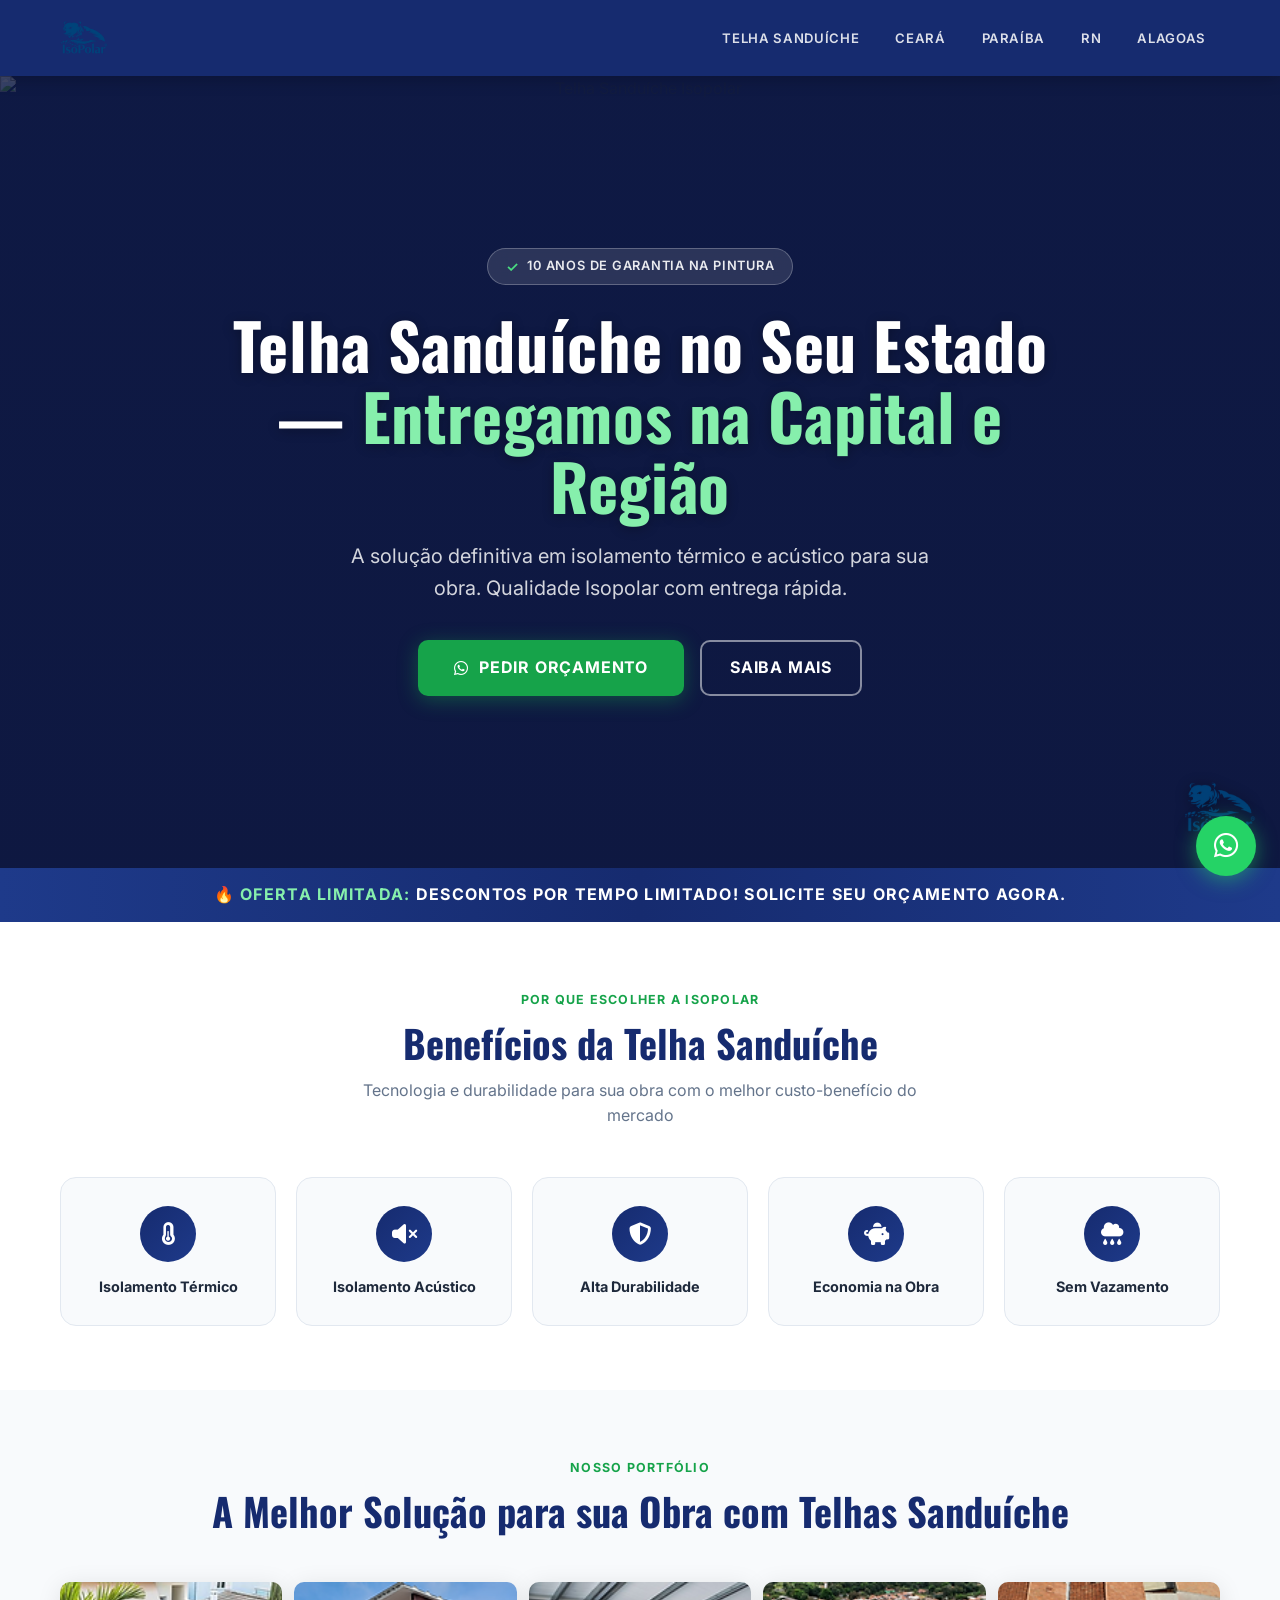
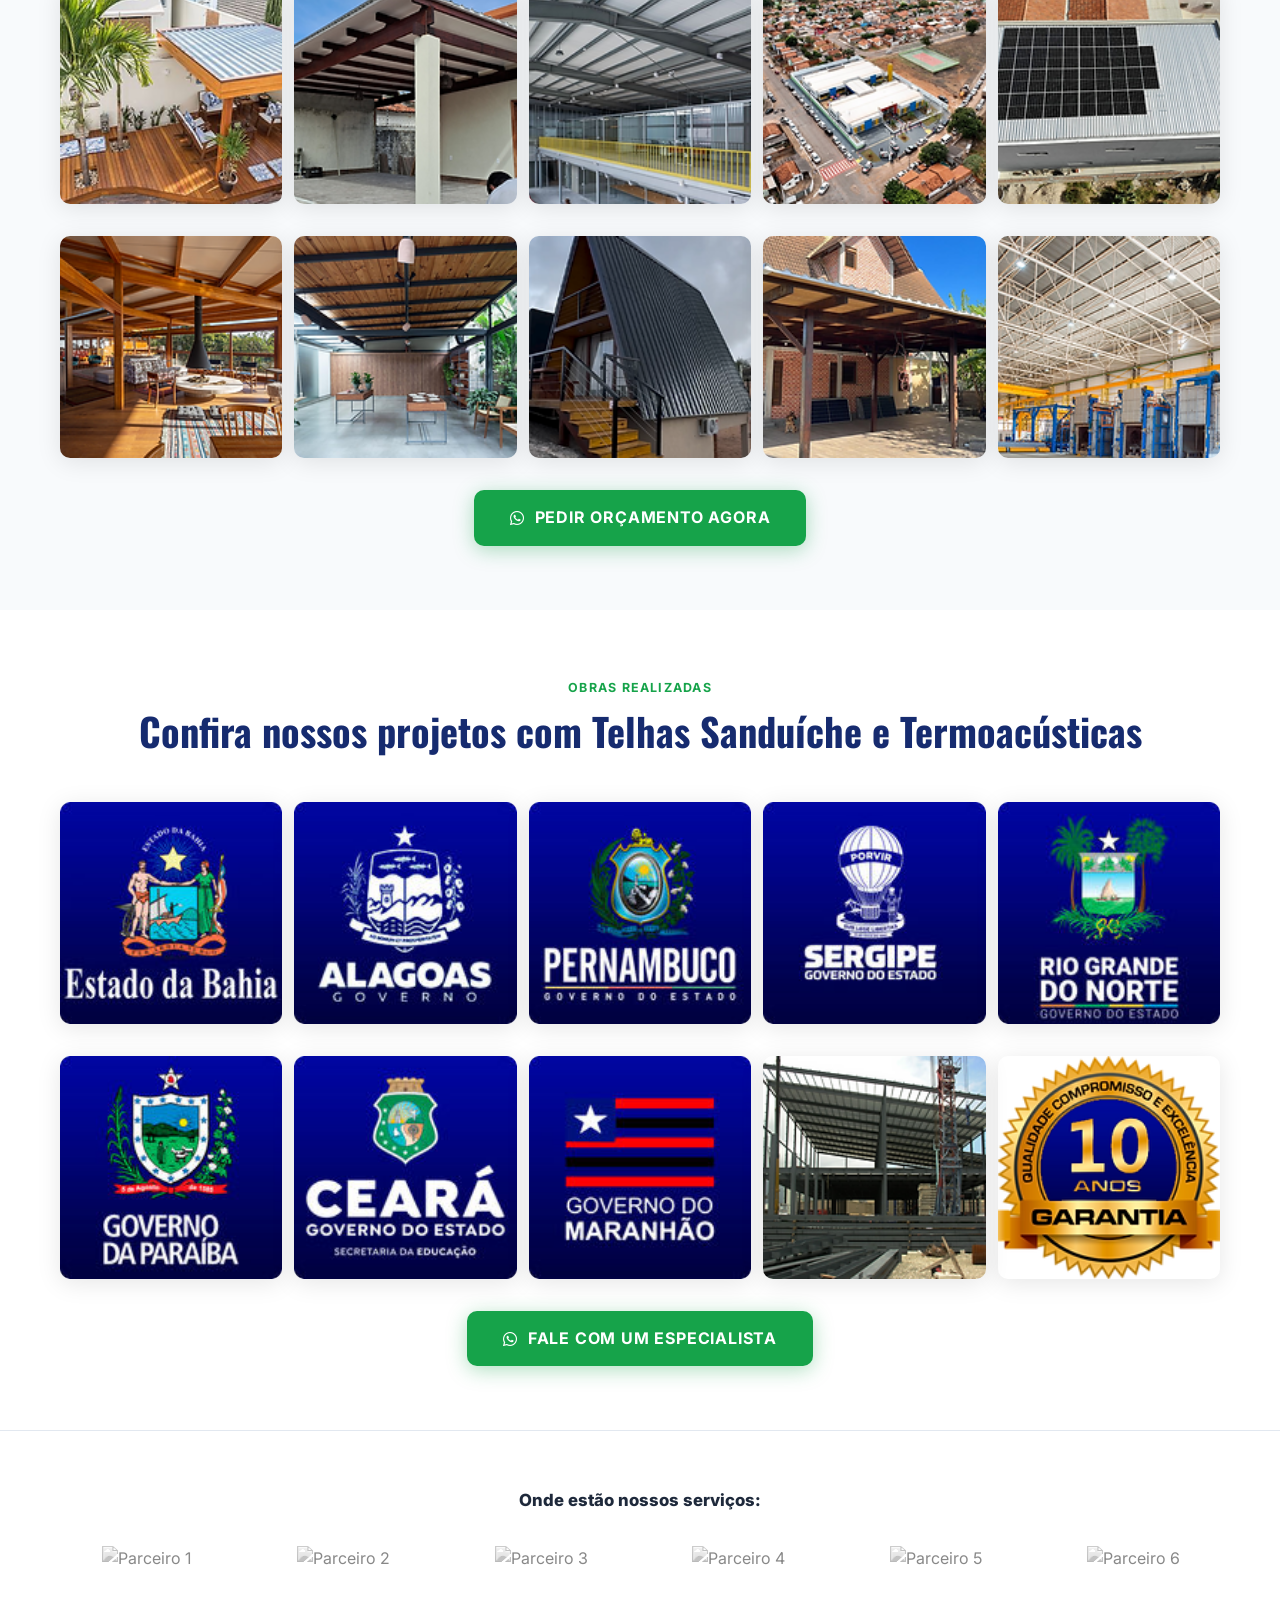
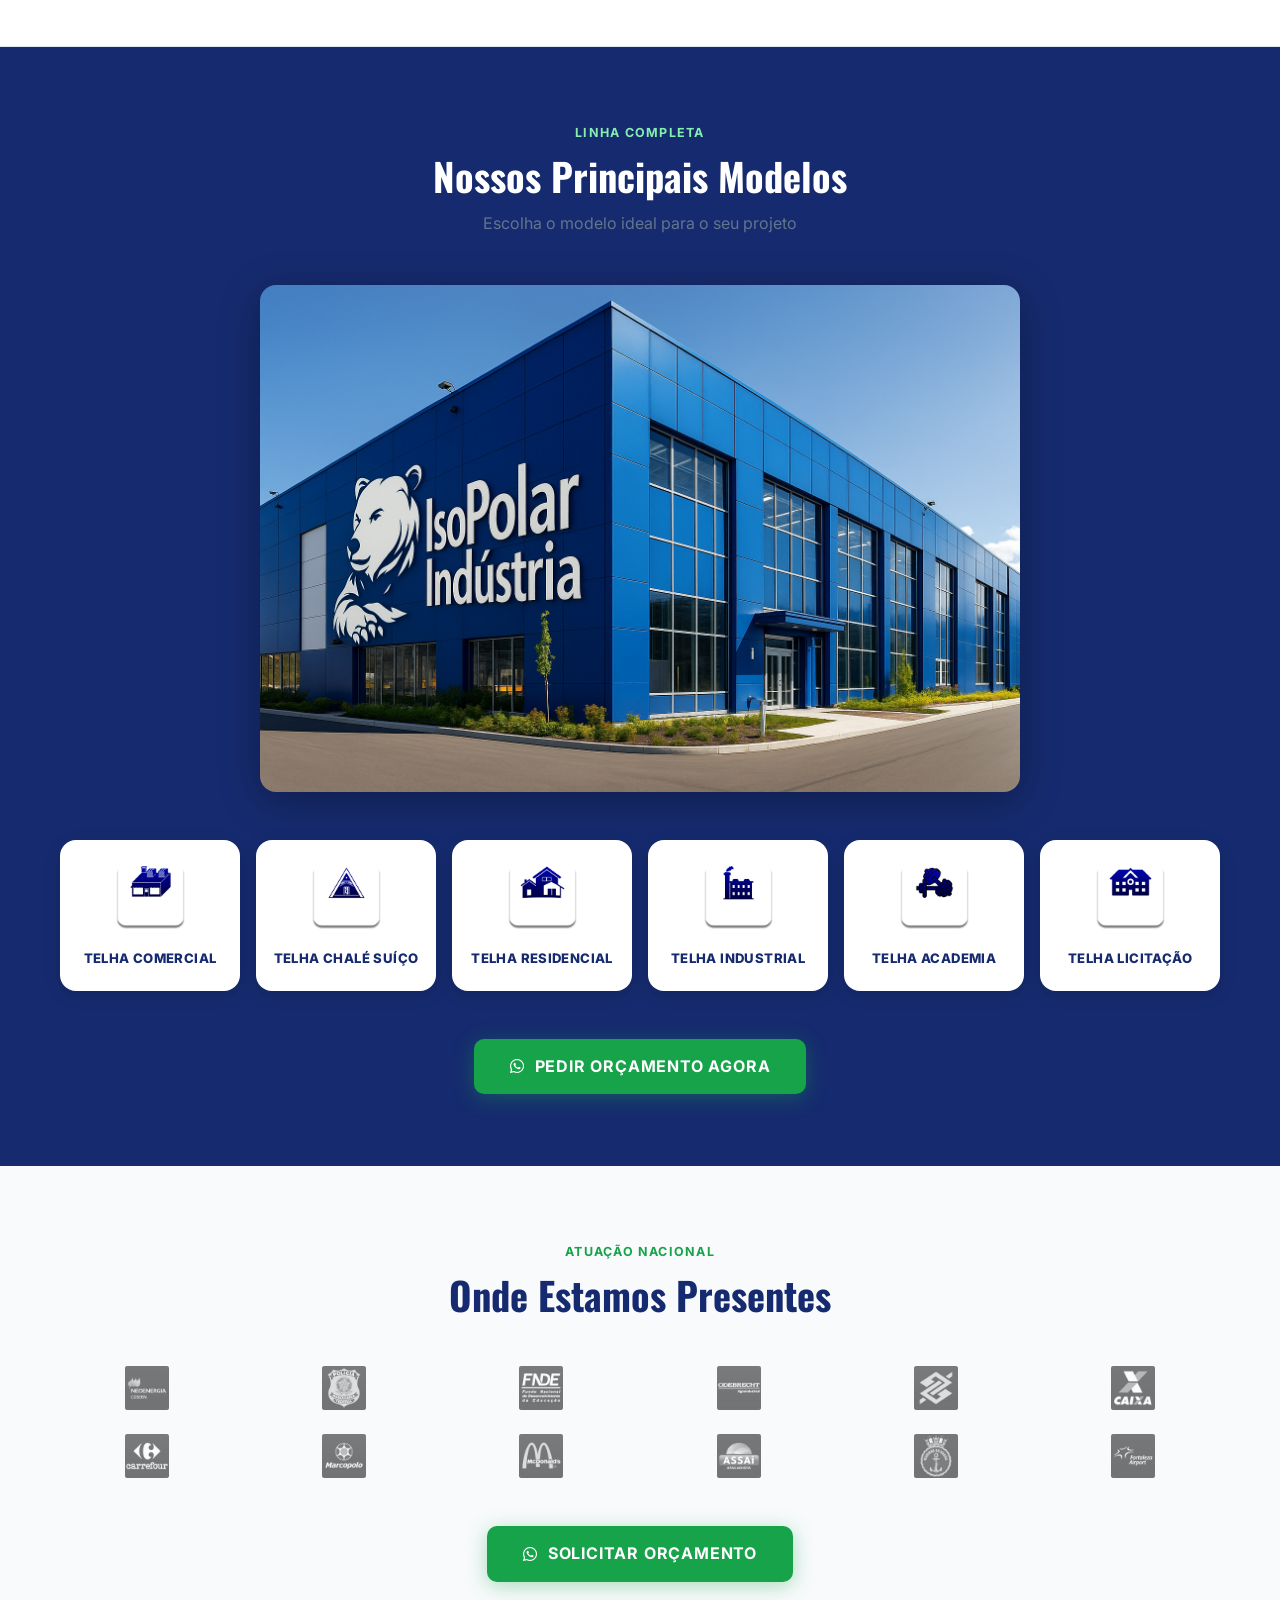
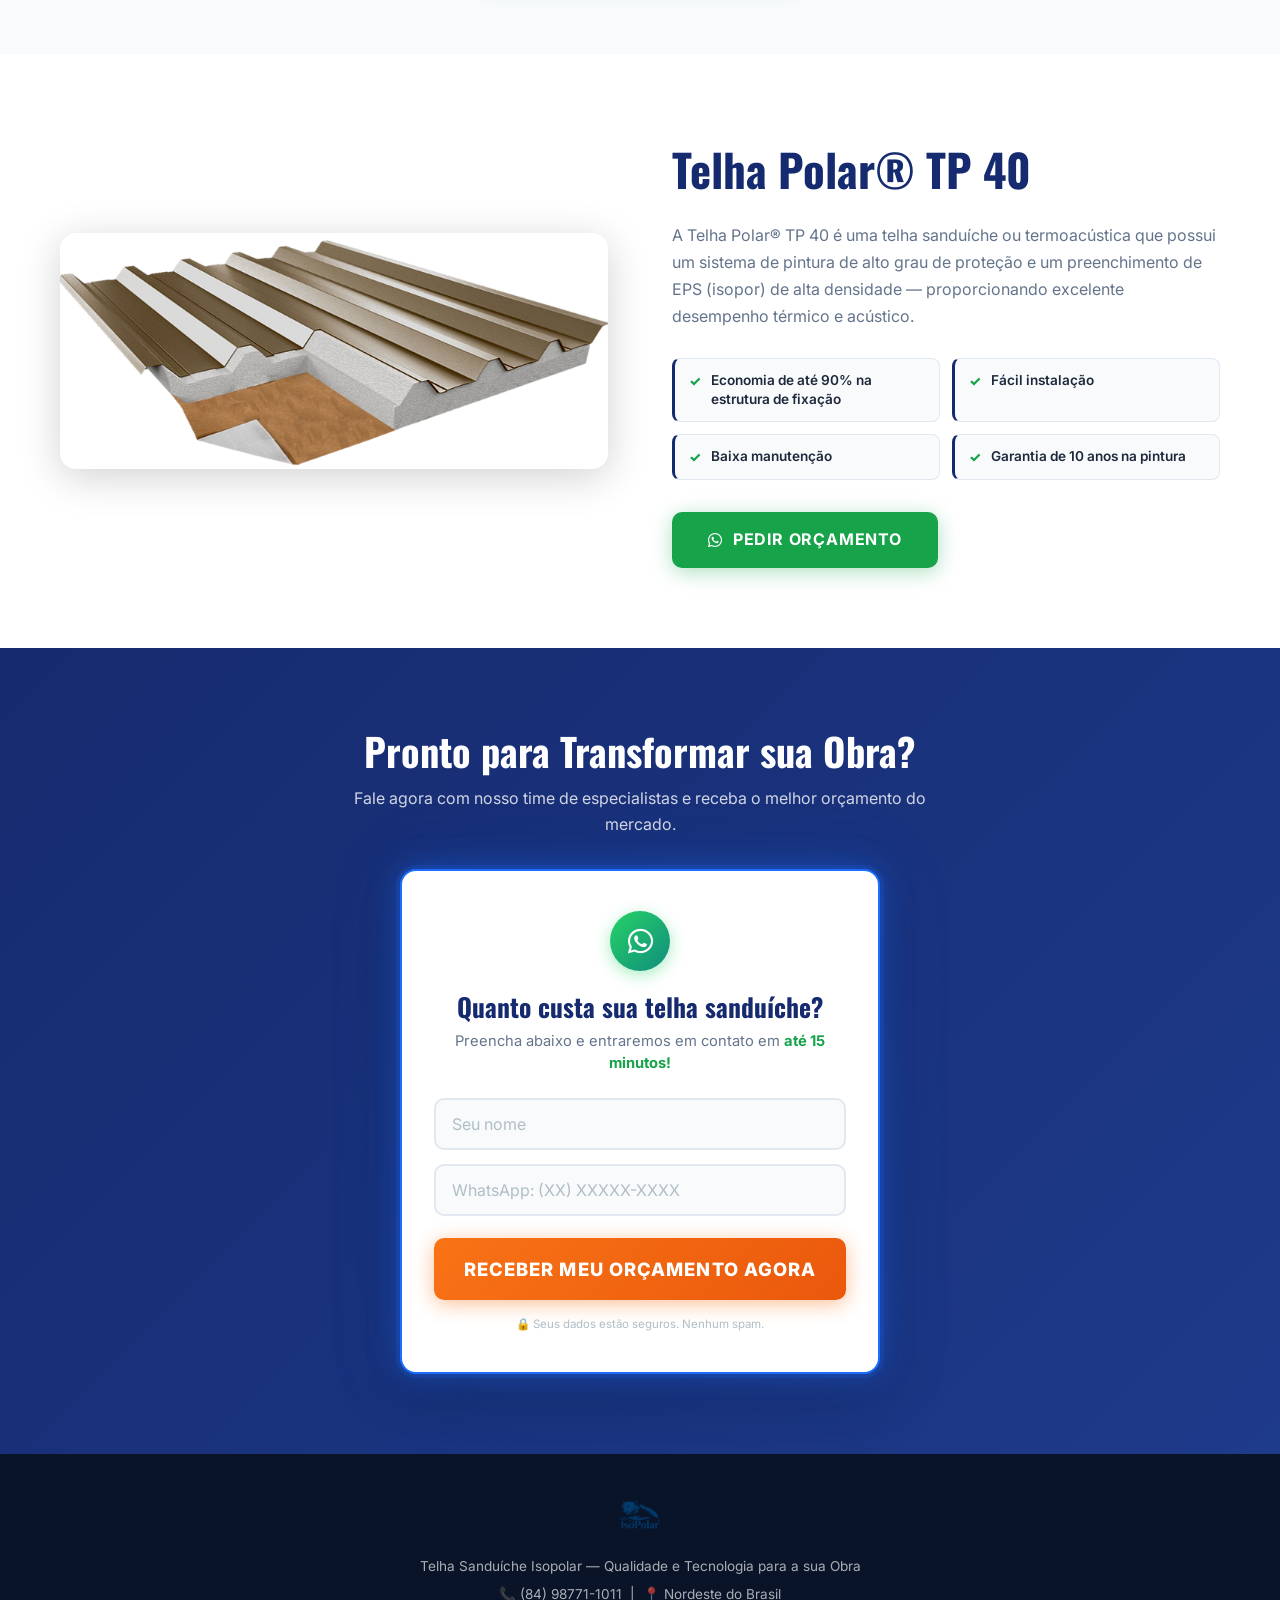
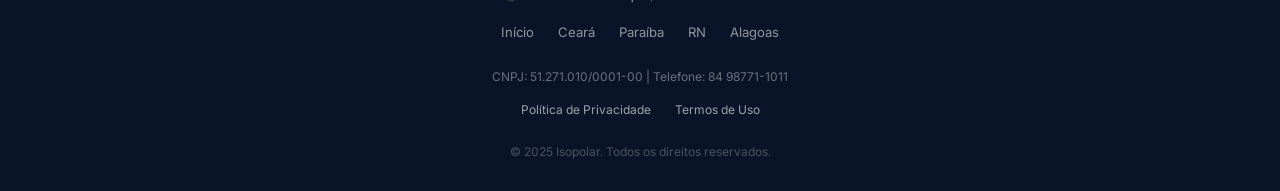
==== index.html @ d9ef8270 "feat: implementacao completa de SEO Tecnico e Schema.org (LLM ready)" ====
<!DOCTYPE html>
<html lang="pt-BR">
<head>
  <meta charset="UTF-8">
  <meta name="viewport" content="width=device-width, initial-scale=1.0">
  <title>Telha Sandu&iacute;che | Isopolar &mdash; Entregamos no Seu Estado</title>
  <meta name="description" content="Telha Sandu&iacute;che e Termoac&uacute;stica Isopolar. Entregamos na capital e regi&atilde;o. Solicite seu or&ccedil;amento agora!">
  <meta name="facebook-domain-verification" content="m8qkbzfnnqump3f4wg6wh7x7gvxck2" />

  <!-- Google Tag Manager -->
  <script>(function(w,d,s,l,i){w[l]=w[l]||[];w[l].push({'gtm.start':
  new Date().getTime(),event:'gtm.js'});var f=d.getElementsByTagName(s)[0],
  j=d.createElement(s),dl=l!='dataLayer'?'&l='+l:'';j.async=true;j.src=
  'https://www.googletagmanager.com/gtm.js?id='+i+dl;f.parentNode.insertBefore(j,f);
  })(window,document,'script','dataLayer','GTM-5X6D3NV5');</script>
  <!-- End Google Tag Manager -->

  <link rel="icon" href="/images/6d3a52_3cbe8f9edc8e4963aef2211dcd232a4e~mv2.png" type="image/png">
  <link rel="apple-touch-icon" href="/images/6d3a52_3cbe8f9edc8e4963aef2211dcd232a4e~mv2_2.png">

  <link rel="preconnect" href="https://fonts.googleapis.com">
  <link rel="preconnect" href="https://fonts.gstatic.com" crossorigin>
  <link href="https://fonts.googleapis.com/css2?family=Inter:wght@400;600;700;800&family=Oswald:wght@600;700&display=swap" rel="stylesheet">
  <link rel="stylesheet" href="https://cdnjs.cloudflare.com/ajax/libs/font-awesome/6.4.0/css/all.min.css">
  <link rel="stylesheet" href="/style.css?v=3">
  <link rel="canonical" href="https://telhapolar40.com.br/" />

  <!-- Structured Data (JSON-LD) para SEO/LLM -->
  <script type="application/ld+json">
  {
    "@context": "https://schema.org",
    "@graph": [
      {
        "@type": "LocalBusiness",
        "name": "Isopolar",
        "image": "https://telhapolar40.com.br/images/6d3a52_3cbe8f9edc8e4963aef2211dcd232a4e~mv2_1.png",
        "telephone": "(84) 98771-1011",
        "url": "https://telhapolar40.com.br/",
        "address": {
          "@type": "PostalAddress",
          "addressRegion": "RN",
          "addressCountry": "BR"
        }
      },
      {
        "@type": "Product",
        "name": "Telha Sandu\u00EDche / Termoac\u00FAstica Polar TP 40",
        "description": "Telha termoac\u00FAstica Isopolar com 10 anos de garantia na pintura e preenchimento de EPS de alta densidade.",
        "brand": {
          "@type": "Brand",
          "name": "Isopolar"
        }
      }
    ]
  }
  </script>
</head>
<body>

  <!-- Google Tag Manager (noscript) -->
  <noscript><iframe src="https://www.googletagmanager.com/ns.html?id=GTM-5X6D3NV5"
  height="0" width="0" style="display:none;visibility:hidden"></iframe></noscript>
  <!-- End Google Tag Manager (noscript) -->

  <!-- ════════════════════════════════════
       HEADER
  ════════════════════════════════════ -->
  <header>
    <div class="container nav-container">
      <a href="/" class="logo">
        <img src="/images/6d3a52_3cbe8f9edc8e4963aef2211dcd232a4e~mv2_1.png" alt="Isopolar &mdash; Telha Sandu&iacute;che">
      </a>

      <nav id="main-nav">
        <ul>
          <li><a href="/">Telha Sandu&iacute;che</a></li>
          <li><a href="/ce/">Cear&aacute;</a></li>
          <li><a href="/pb/">Para&iacute;ba</a></li>
          <li><a href="/rn/">RN</a></li>
          <li><a href="/al/">Alagoas</a></li>
        </ul>
      </nav>

      <div class="menu-toggle" id="mobile-menu-btn" aria-label="Abrir menu">
        <span></span>
        <span></span>
        <span></span>
      </div>
    </div>
  </header>

  <main>

    <!-- ════════════════════════════════════
         HERO
    ════════════════════════════════════ -->
    <section class="hero">
      <img
        class="hero-bg"
        src="/images/6d3a52_d1c9031114994bd4b1534ae7c4973c48~mv2.gif"
        alt="Telha Sandu&iacute;che Isopolar"
        loading="eager"
      >
      <div class="hero-overlay"></div>
      <div class="hero-content">
        <div class="hero-badge">10 Anos de Garantia na Pintura</div>
        <h1>Telha Sandu&iacute;che no Seu Estado &mdash; <span>Entregamos na Capital e Regi&atilde;o</span></h1>
        <p class="hero-sub">A solu&ccedil;&atilde;o definitiva em isolamento t&eacute;rmico e ac&uacute;stico para sua obra. Qualidade Isopolar com entrega r&aacute;pida.</p>
        <div class="hero-actions">
          <a href="#orcamento" class="btn btn-primary">
            <i class="fab fa-whatsapp"></i> Pedir Or&ccedil;amento
          </a>
          <a href="#beneficios" class="btn btn-secondary">Saiba mais</a>
        </div>
      </div>
      <img class="warranty-seal" src="/images/6d3a52_3cbe8f9edc8e4963aef2211dcd232a4e~mv2_1.png" alt="Garantia 10 anos">
    </section>

    <!-- ════════════════════════════════════
         PROMO BAR
    ════════════════════════════════════ -->
    <div class="promo-bar">
      <div class="container">
        <p><span>&#128293; Oferta Limitada:</span> DESCONTOS POR TEMPO LIMITADO! Solicite seu or&ccedil;amento agora.</p>
      </div>
    </div>

    <!-- ════════════════════════════════════
         BENEF&Iacute;CIOS
    ════════════════════════════════════ -->
    <section class="benefits" id="beneficios">
      <div class="container">
        <div class="section-title">
          <span class="eyebrow">Por que escolher a Isopolar</span>
          <h2>Benef&iacute;cios da Telha Sandu&iacute;che</h2>
          <p>Tecnologia e durabilidade para sua obra com o melhor custo-benef&iacute;cio do mercado</p>
        </div>
        <div class="benefits-grid">
          <div class="benefit-card">
            <div class="benefit-icon"><i class="fas fa-thermometer-half"></i></div>
            <h3>Isolamento T&eacute;rmico</h3>
          </div>
          <div class="benefit-card">
            <div class="benefit-icon"><i class="fas fa-volume-mute"></i></div>
            <h3>Isolamento Ac&uacute;stico</h3>
          </div>
          <div class="benefit-card">
            <div class="benefit-icon"><i class="fas fa-shield-alt"></i></div>
            <h3>Alta Durabilidade</h3>
          </div>
          <div class="benefit-card">
            <div class="benefit-icon"><i class="fas fa-piggy-bank"></i></div>
            <h3>Economia na Obra</h3>
          </div>
          <div class="benefit-card">
            <div class="benefit-icon"><i class="fas fa-cloud-rain"></i></div>
            <h3>Sem Vazamento</h3>
          </div>
        </div>
      </div>
    </section>

    <!-- ════════════════════════════════════
         GALERIA &mdash; PRODUTOS
    ════════════════════════════════════ -->
    <section class="gallery-section">
      <div class="container">
        <div class="section-title">
          <span class="eyebrow">Nosso portf&oacute;lio</span>
          <h2>A Melhor Solu&ccedil;&atilde;o para sua Obra com Telhas Sandu&iacute;che</h2>
        </div>
        <div class="gallery-grid">
          <div class="gallery-item"><img src="/images/01.png" alt="Telha Sandu&iacute;che 01" loading="lazy"></div>
          <div class="gallery-item"><img src="/images/02.png" alt="Telha Sandu&iacute;che 02" loading="lazy"></div>
          <div class="gallery-item"><img src="/images/03.png" alt="Telha Sandu&iacute;che 03" loading="lazy"></div>
          <div class="gallery-item"><img src="/images/04.png" alt="Telha Sandu&iacute;che 04" loading="lazy"></div>
          <div class="gallery-item"><img src="/images/05.png" alt="Telha Sandu&iacute;che 05" loading="lazy"></div>
        </div>
        <div class="gallery-grid">
          <div class="gallery-item"><img src="/images/06.png" alt="Telha Sandu&iacute;che 06" loading="lazy"></div>
          <div class="gallery-item"><img src="/images/07.png" alt="Telha Sandu&iacute;che 07" loading="lazy"></div>
          <div class="gallery-item"><img src="/images/08.png" alt="Telha Sandu&iacute;che 08" loading="lazy"></div>
          <div class="gallery-item"><img src="/images/09.png" alt="Telha Sandu&iacute;che 09" loading="lazy"></div>
          <div class="gallery-item"><img src="/images/10.png" alt="Telha Sandu&iacute;che 10" loading="lazy"></div>
        </div>
        <div class="text-center mt-32">
          <a href="#orcamento" class="btn-cta">
            <i class="fab fa-whatsapp"></i> Pedir Or&ccedil;amento Agora
          </a>
        </div>
      </div>
    </section>

    <!-- ════════════════════════════════════
         GALERIA &mdash; OBRAS
    ════════════════════════════════════ -->
    <section class="gallery-section white">
      <div class="container">
        <div class="section-title">
          <span class="eyebrow">Obras realizadas</span>
          <h2>Confira nossos projetos com Telhas Sandu&iacute;che e Termoac&uacute;sticas</h2>
        </div>
        <div class="gallery-grid">
          <div class="gallery-item"><img src="/images/6d3a52_5b79eae6a16a42a1b4a0bc57cc76c7d8~mv2.jpg" alt="Obra 01" loading="lazy"></div>
          <div class="gallery-item"><img src="/images/6d3a52_7d0ee299dcb849f0bffa3c0d9443721d~mv2.jpg" alt="Obra 02" loading="lazy"></div>
          <div class="gallery-item"><img src="/images/6d3a52_96e7c6ee8c9e426781e4df1b1e980a68~mv2.jpg" alt="Obra 03" loading="lazy"></div>
          <div class="gallery-item"><img src="/images/6d3a52_a27b1794287c4f89b0bf62f867063650~mv2.jpg" alt="Obra 04" loading="lazy"></div>
          <div class="gallery-item"><img src="/images/6d3a52_e1737dfe7bac4a4c8b7164b8219b8076~mv2.jpg" alt="Obra 05" loading="lazy"></div>
        </div>
        <div class="gallery-grid">
          <div class="gallery-item"><img src="/images/6d3a52_e5068a1a380a40f9b9ef83b7bd789b44~mv2.jpg" alt="Obra 06" loading="lazy"></div>
          <div class="gallery-item"><img src="/images/6d3a52_69bc3219309949fca5ca58a826cf226c~mv2.jpg" alt="Obra 07" loading="lazy"></div>
          <div class="gallery-item"><img src="/images/6d3a52_0e8839df4d2a4dcfb223893061ad78b0~mv2.jpg" alt="Obra 08" loading="lazy"></div>
          <div class="gallery-item"><img src="/images/326266965_715237060058963_539933.png" alt="Obra 09" loading="lazy"></div>
          <div class="gallery-item"><img src="/images/6d3a52_35533af3bf5d481d8639a091a30a3cac~mv2.png" alt="Obra 10" loading="lazy"></div>
        </div>
        <div class="text-center mt-32">
          <a href="#orcamento" class="btn-cta">
            <i class="fab fa-whatsapp"></i> Fale com um Especialista
          </a>
        </div>
      </div>
    </section>

    <!-- ════════════════════════════════════
         PARCEIROS
    ════════════════════════════════════ -->
    <section class="partners-section">
      <div class="container">
        <p class="text-center" style="font-weight:800; font-size:1.05rem; margin-bottom:32px; color:var(--text);">Onde est&atilde;o nossos servi&ccedil;os:</p>
        <div class="logo-grid">
          <img src="https://static.wixstatic.com/media/6d3a52_d06637e6f6a74c7db3b9e4d5882cd591~mv2.png" alt="Parceiro 1" loading="lazy">
          <img src="https://static.wixstatic.com/media/6d3a52_183d3e6962384a6597b819662768400a~mv2.png" alt="Parceiro 2" loading="lazy">
          <img src="https://static.wixstatic.com/media/6d3a52_089a87d002f241a4a15995574c868074~mv2.png" alt="Parceiro 3" loading="lazy">
          <img src="https://static.wixstatic.com/media/6d3a52_7a96d44548d84a77b8f047721869e843~mv2.png" alt="Parceiro 4" loading="lazy">
          <img src="https://static.wixstatic.com/media/6d3a52_5990ed6893094896a604754ab24d5475~mv2.png" alt="Parceiro 5" loading="lazy">
          <img src="https://static.wixstatic.com/media/6d3a52_3086938920ff4406850c95574c868074~mv2.png" alt="Parceiro 6" loading="lazy">
        </div>
      </div>
    </section>

    <!-- ════════════════════════════════════
         CATEGORIAS
    ════════════════════════════════════ -->
    <section class="categories-section">
      <div class="container">
        <div class="section-title">
          <span class="eyebrow">Linha completa</span>
          <h2>Nossos Principais Modelos</h2>
          <p>Escolha o modelo ideal para o seu projeto</p>
        </div>
        <img
          class="models-image"
          src="/images/6d3a52_a76ee882f49843958c59255f1246f5d7~mv2.png"
          alt="Modelos de Telhas Isopolar"
          loading="lazy"
        >
        <div class="categories-grid">
          <div class="category-card">
            <img src="/images/Telhas para Comercio.png" alt="Telha Comercial" loading="lazy">
            <h3>Telha Comercial</h3>
          </div>
          <div class="category-card">
            <img src="/images/Telhas para Chal&eacute; Sui&ccedil;o.png" alt="Telha Chal&eacute; Su&iacute;&ccedil;o" loading="lazy">
            <h3>Telha Chal&eacute; Su&iacute;&ccedil;o</h3>
          </div>
          <div class="category-card">
            <img src="/images/Telha Residencial.png" alt="Telha Residencial" loading="lazy">
            <h3>Telha Residencial</h3>
          </div>
          <div class="category-card">
            <img src="/images/Telha Industrial.png" alt="Telha Industrial" loading="lazy">
            <h3>Telha Industrial</h3>
          </div>
          <div class="category-card">
            <img src="/images/academia.png" alt="Telha Academia" loading="lazy">
            <h3>Telha Academia</h3>
          </div>
          <div class="category-card">
            <img src="/images/Telhas para Licita&ccedil;&atilde;o.png" alt="Telha Licita&ccedil;&atilde;o" loading="lazy">
            <h3>Telha Licita&ccedil;&atilde;o</h3>
          </div>
        </div>
        <div class="text-center">
          <a href="#orcamento" class="btn-cta">
            <i class="fab fa-whatsapp"></i> Pedir Or&ccedil;amento Agora
          </a>
        </div>
      </div>
    </section>

    <!-- ════════════════════════════════════
         ONDE ESTAMOS PRESENTES
    ════════════════════════════════════ -->
    <section class="presence-section">
      <div class="container">
        <div class="section-title">
          <span class="eyebrow">Atua&ccedil;&atilde;o nacional</span>
          <h2>Onde Estamos Presentes</h2>
        </div>
        <div class="logo-grid">
          <img src="/images/6d3a52_02c522f90ac74fd293e068c929d1acdd~mv2.png" alt="Estado 1" loading="lazy">
          <img src="/images/6d3a52_83e866aaa1b44e1a9eb596c03c7dc51b~mv2.png" alt="Estado 2" loading="lazy">
          <img src="/images/6d3a52_a1655c645dbf48de9af15eebe3fe3d8f~mv2.png" alt="Estado 3" loading="lazy">
          <img src="/images/6d3a52_50db2fb07af247aa95de8656932c80ed~mv2.png" alt="Estado 4" loading="lazy">
          <img src="/images/6d3a52_e0e5758421944888a72b9b5eedf38086~mv2.png" alt="Estado 5" loading="lazy">
          <img src="/images/6d3a52_05b1e4bccb1f4375a5bcc64f08f7e97f~mv2.png" alt="Estado 6" loading="lazy">
          <img src="/images/6d3a52_87f9778b17374653af24045384bba15c~mv2.png" alt="Estado 7" loading="lazy">
          <img src="/images/6d3a52_4f226f806c1e4baab53ea087cd91e4ed~mv2.png" alt="Estado 8" loading="lazy">
          <img src="/images/6d3a52_eb23e0a392284aa79dd24aa9da6ad5eb~mv2.png" alt="Estado 9" loading="lazy">
          <img src="/images/6d3a52_179f43ab854143758d3b44e177b5c354~mv2.png" alt="Estado 10" loading="lazy">
          <img src="/images/6d3a52_e1c1cd08760a41e2bccdae7051ab75ce~mv2.png" alt="Estado 11" loading="lazy">
          <img src="/images/6d3a52_27c4651e26084afcbd5ca112c648ee26~mv2.png" alt="Estado 12" loading="lazy">
        </div>
        <div class="text-center mt-48">
          <a href="#orcamento" class="btn-cta">
            <i class="fab fa-whatsapp"></i> Solicitar Or&ccedil;amento
          </a>
        </div>
      </div>
    </section>

    <!-- ════════════════════════════════════
         PRODUTO DETALHE
    ════════════════════════════════════ -->
    <section class="product-section">
      <div class="container">
        <div class="product-grid">
          <div class="product-image">
            <img src="/images/6d3a52_4d8854c5562944af86ecd030bfb8db0d~mv2.png" alt="Telha Polar TP40 &mdash; Detalhe estrutural">
          </div>
          <div class="product-content">
            <h2>Telha Polar&reg; TP 40</h2>
            <p>A Telha Polar&reg; TP 40 &eacute; uma telha sandu&iacute;che ou termoac&uacute;stica que possui um sistema de pintura de alto grau de prote&ccedil;&atilde;o e um preenchimento de EPS (isopor) de alta densidade &mdash; proporcionando excelente desempenho t&eacute;rmico e ac&uacute;stico.</p>
            <div class="bullet-list">
              <div class="bullet-item">Economia de at&eacute; 90% na estrutura de fixa&ccedil;&atilde;o</div>
              <div class="bullet-item">F&aacute;cil instala&ccedil;&atilde;o</div>
              <div class="bullet-item">Baixa manuten&ccedil;&atilde;o</div>
              <div class="bullet-item">Garantia de 10 anos na pintura</div>
            </div>
            <a href="#orcamento" class="btn-cta">
              <i class="fab fa-whatsapp"></i> Pedir Or&ccedil;amento
            </a>
          </div>
        </div>
      </div>
    </section>

    <!-- ════════════════════════════════════
         FORMUL&Aacute;RIO &mdash; CAPTADOR DE ORÇAMENTO
    ════════════════════════════════════ -->
    <section class="form-section" id="orcamento">
      <div class="container">
        <div class="section-title" style="margin-bottom: 32px;">
          <h2 style="color:#fff;">Pronto para Transformar sua Obra?</h2>
          <p style="color:rgba(255,255,255,0.8);">Fale agora com nosso time de especialistas e receba o melhor or&ccedil;amento do mercado.</p>
        </div>
        <div class="form-wrapper">
          <div class="form-icon"><i class="fab fa-whatsapp"></i></div>
          <h2 class="form-title">Quanto custa sua telha sandu&iacute;che?</h2>
          <p class="form-subtitle">Preencha abaixo e entraremos em contato em <strong>at&eacute; 15 minutos!</strong></p>

          <form class="lead-form" id="leadForm" novalidate>
            <div class="form-field-group">
              <input type="text" id="formName" class="form-input" placeholder="Seu nome" autocomplete="name" maxlength="80">
              <span class="form-error" id="formNameError">Por favor, informe seu nome.</span>
            </div>
            <div class="form-field-group">
              <input type="tel" id="formPhone" class="form-input" placeholder="WhatsApp: (XX) XXXXX-XXXX" autocomplete="tel" inputmode="numeric" maxlength="15">
              <span class="form-error" id="formPhoneError">Informe um WhatsApp v&aacute;lido.</span>
              <span class="form-phone-hint" id="formPhoneHint"></span>
            </div>
            <button type="submit" class="form-submit" id="formSubmit">
              <span class="btn-text">RECEBER MEU ORÇAMENTO AGORA</span>
              <span class="spinner"></span>
            </button>
          </form>

          <div class="form-success" id="formSuccess">
            <div class="form-success-icon">&#10003;</div>
            <h3>NOSSO VENDEDOR VAI ENTRAR EM CONTATO</h3>
            <p>AGUARDE!</p>
          </div>

          <p class="form-privacy">🔒 Seus dados est&atilde;o seguros. Nenhum spam.</p>
        </div>
      </div>
    </section>

  </main>

  <!-- ════════════════════════════════════
       FOOTER
  ════════════════════════════════════ -->
  <footer>
    <div class="container">
      <div class="footer-logo">
        <img src="/images/6d3a52_3cbe8f9edc8e4963aef2211dcd232a4e~mv2_1.png" alt="Isopolar">
      </div>
      <p>Telha Sandu&iacute;che Isopolar &mdash; Qualidade e Tecnologia para a sua Obra</p>
      <p>&#128222; (84) 98771-1011 &nbsp;|&nbsp; &#128205; Nordeste do Brasil</p>
      <div class="footer-links">
        <a href="/">In&iacute;cio</a>
        <a href="/ce/">Cear&aacute;</a>
        <a href="/pb/">Para&iacute;ba</a>
        <a href="/rn/">RN</a>
        <a href="/al/">Alagoas</a>
      </div>
      <p style="margin-top:24px; font-size:0.75rem; opacity:0.6;">CNPJ: 51.271.010/0001-00 | Telefone: 84 98771-1011</p>
      <div style="margin-top:10px; margin-bottom: 20px;">
        <a href="/politica-privacidade.html" style="color:#fff; text-decoration:none; font-size:0.75rem; opacity:0.6; margin:0 10px;">Pol&iacute;tica de Privacidade</a>
        <a href="/termos-uso.html" style="color:#fff; text-decoration:none; font-size:0.75rem; opacity:0.6; margin:0 10px;">Termos de Uso</a>
      </div>
      <p style="font-size:0.75rem; opacity:0.4;">&copy; 2025 Isopolar. Todos os direitos reservados.</p>
    </div>
  </footer>

  <!-- Floating WhatsApp -->
  <a href="#orcamento" class="whatsapp-float" aria-label="Falar no WhatsApp">
    <i class="fab fa-whatsapp"></i>
  </a>

  <!-- Link oculto para GTM detectar clique wa.me e disparar convers&atilde;o Google Ads -->
  <a id="waGtmLink"
     href="https://wa.me/5584987711011"
     target="_blank"
     rel="noopener"
     style="display:none"
     aria-hidden="true">WhatsApp</a>

  <script src="/main.js?v=4"></script>
</body>
</html>
---- style.css ----
/* ============================================================
   TELHA POLAR — Design System
   ============================================================ */

:root {
  --primary: #162b6f;
  --primary-dark: #0f1e50;
  --primary-light: #1e3a8a;
  --cta: #16a34a;
  --cta-hover: #15803d;
  --white: #ffffff;
  --text: #1e293b;
  --text-muted: #64748b;
  --bg-light: #f8fafc;
  --bg-gray: #f1f5f9;
  --border: #e2e8f0;
  --shadow: 0 4px 24px rgba(0,0,0,0.10);
  --shadow-lg: 0 8px 40px rgba(0,0,0,0.18);
  --radius: 10px;
  --radius-lg: 16px;
  --font: 'Inter', sans-serif;
  --font-heading: 'Oswald', sans-serif;
  --transition: all 0.3s ease;
}

/* ============================================================
   RESET & BASE
   ============================================================ */

*, *::before, *::after {
  margin: 0;
  padding: 0;
  box-sizing: border-box;
}

html {
  /* NÃO usar overflow-x: hidden aqui — quebra position:fixed em mobile browsers */
  scroll-behavior: smooth;
}

body {
  font-family: var(--font);
  color: var(--text);
  line-height: 1.6;
  overflow-x: clip; /* clip nao quebra position:fixed como hidden */
  max-width: 100%;
  background: var(--white);
}

/* Impede scroll do body quando drawer está aberto */
body.drawer-open {
  overflow: hidden;
  /* SEM position:fixed aqui — quebraria position:fixed dos filhos */
}

img {
  max-width: 100%;
  height: auto;
  display: block;
}

a {
  text-decoration: none;
  color: inherit;
}

ul {
  list-style: none;
}

/* ============================================================
   CONTAINER
   ============================================================ */

.container {
  max-width: 1200px;
  margin: 0 auto;
  padding: 0 20px;
  width: 100%;
}

/* ============================================================
   HEADER
   ============================================================ */

header {
  background: var(--primary);
  padding: 14px 0;
  position: sticky;
  top: 0;
  z-index: 1000;
  box-shadow: 0 2px 16px rgba(0,0,0,0.25);
}

.nav-container {
  display: flex;
  align-items: center;
  justify-content: space-between;
  gap: 20px;
}

.logo img {
  height: 48px;
  width: auto;
}

/* Desktop nav */
nav#main-nav ul {
  display: flex;
  gap: 8px;
  align-items: center;
}

nav#main-nav ul li a {
  color: rgba(255,255,255,0.85);
  font-weight: 600;
  font-size: 0.82rem;
  text-transform: uppercase;
  letter-spacing: 0.05em;
  padding: 8px 14px;
  border-radius: 6px;
  transition: var(--transition);
}

nav#main-nav ul li a:hover,
nav#main-nav ul li a.active {
  color: var(--white);
  background: rgba(255,255,255,0.12);
}

/* Hamburger */
.menu-toggle {
  display: none;
  flex-direction: column;
  justify-content: center;
  gap: 5px;
  cursor: pointer;
  padding: 6px;
  border-radius: 6px;
  transition: var(--transition);
}

.menu-toggle:hover {
  background: rgba(255,255,255,0.1);
}

.menu-toggle span {
  display: block;
  width: 24px;
  height: 2.5px;
  background: var(--white);
  border-radius: 3px;
  transition: var(--transition);
}

/* ============================================================
   HERO
   ============================================================ */

.hero {
  position: relative;
  height: 88vh;
  min-height: 480px;
  display: flex;
  align-items: center;
  justify-content: center;
  text-align: center;
  overflow: hidden;
  background: var(--primary-dark);
}

.hero-bg {
  position: absolute;
  inset: 0;
  width: 100%;
  height: 100%;
  object-fit: cover;
  z-index: 0;
  opacity: 0.55;
}

.hero-overlay {
  position: absolute;
  inset: 0;
  background: linear-gradient(
    to bottom,
    rgba(14, 22, 60, 0.60) 0%,
    rgba(14, 22, 60, 0.75) 100%
  );
  z-index: 1;
}

.hero-content {
  position: relative;
  z-index: 2;
  color: var(--white);
  max-width: 860px;
  width: 100%;
  padding: 0 20px;
}

.hero-badge {
  display: inline-flex;
  align-items: center;
  gap: 8px;
  background: rgba(255,255,255,0.12);
  border: 1px solid rgba(255,255,255,0.25);
  border-radius: 100px;
  padding: 6px 18px;
  font-size: 0.8rem;
  font-weight: 600;
  letter-spacing: 0.06em;
  text-transform: uppercase;
  color: rgba(255,255,255,0.9);
  margin-bottom: 24px;
  backdrop-filter: blur(8px);
}

.hero-badge::before {
  content: '✓';
  font-size: 0.9rem;
  color: #4ade80;
}

.hero h1 {
  font-family: var(--font-heading);
  font-size: clamp(1.9rem, 5.5vw, 4rem);
  font-weight: 700;
  line-height: 1.1;
  margin-bottom: 20px;
  text-shadow: 0 2px 12px rgba(0,0,0,0.3);
  letter-spacing: 0.01em;
}

.hero h1 span {
  color: #86efac;
}

.hero-sub {
  font-size: clamp(1rem, 2.5vw, 1.25rem);
  color: rgba(255,255,255,0.82);
  margin-bottom: 36px;
  font-weight: 400;
  max-width: 600px;
  margin-left: auto;
  margin-right: auto;
}

.hero-actions {
  display: flex;
  gap: 16px;
  justify-content: center;
  flex-wrap: wrap;
}

.warranty-seal {
  position: absolute;
  bottom: 24px;
  right: 24px;
  width: 72px;
  z-index: 3;
  filter: drop-shadow(0 2px 8px rgba(0,0,0,0.4));
  opacity: 0.95;
}

/* ============================================================
   BUTTONS
   ============================================================ */

.btn {
  display: inline-flex;
  align-items: center;
  justify-content: center;
  gap: 10px;
  font-family: var(--font);
  font-weight: 700;
  font-size: 1rem;
  text-transform: uppercase;
  letter-spacing: 0.05em;
  border: none;
  border-radius: var(--radius);
  cursor: pointer;
  transition: var(--transition);
  text-decoration: none;
  white-space: nowrap;
}

.btn-primary {
  background: var(--cta);
  color: var(--white);
  padding: 15px 36px;
  box-shadow: 0 4px 20px rgba(22, 163, 74, 0.4);
}

.btn-primary:hover {
  background: var(--cta-hover);
  transform: translateY(-2px);
  box-shadow: 0 8px 28px rgba(22, 163, 74, 0.5);
}

.btn-secondary {
  background: transparent;
  color: var(--white);
  border: 2px solid rgba(255,255,255,0.5);
  padding: 13px 28px;
}

.btn-secondary:hover {
  background: rgba(255,255,255,0.12);
  border-color: var(--white);
}

.btn-cta {
  background: var(--cta);
  color: var(--white);
  padding: 15px 36px;
  border-radius: var(--radius);
  font-weight: 700;
  font-size: 1rem;
  text-transform: uppercase;
  letter-spacing: 0.05em;
  border: none;
  cursor: pointer;
  transition: var(--transition);
  display: inline-flex;
  align-items: center;
  justify-content: center;
  gap: 10px;
  box-shadow: 0 4px 20px rgba(22, 163, 74, 0.35);
  text-decoration: none;
}

.btn-cta:hover {
  background: var(--cta-hover);
  transform: translateY(-2px);
  box-shadow: 0 8px 28px rgba(22, 163, 74, 0.45);
}

/* ============================================================
   PROMO BAR
   ============================================================ */

.promo-bar {
  background: linear-gradient(90deg, #1e3a8a 0%, #162b6f 50%, #1e3a8a 100%);
  padding: 14px 0;
  text-align: center;
  overflow: hidden;
}

.promo-bar p {
  color: var(--white);
  font-weight: 700;
  font-size: 1rem;
  text-transform: uppercase;
  letter-spacing: 0.08em;
}

.promo-bar p span {
  color: #86efac;
}

/* ============================================================
   BENEFITS
   ============================================================ */

.benefits {
  padding: 64px 0;
  background: var(--white);
}

.section-title {
  text-align: center;
  margin-bottom: 48px;
}

.section-title .eyebrow {
  display: inline-block;
  color: var(--cta);
  font-weight: 700;
  font-size: 0.78rem;
  text-transform: uppercase;
  letter-spacing: 0.1em;
  margin-bottom: 10px;
}

.section-title h2 {
  font-family: var(--font-heading);
  font-size: clamp(1.6rem, 4vw, 2.4rem);
  color: var(--primary);
  font-weight: 700;
  line-height: 1.2;
}

.section-title p {
  color: var(--text-muted);
  margin-top: 12px;
  font-size: 1rem;
  max-width: 580px;
  margin-left: auto;
  margin-right: auto;
}

.benefits-grid {
  display: grid;
  grid-template-columns: repeat(5, 1fr);
  gap: 20px;
}

.benefit-card {
  text-align: center;
  padding: 28px 16px;
  border-radius: var(--radius-lg);
  background: var(--bg-light);
  border: 1px solid var(--border);
  transition: var(--transition);
}

.benefit-card:hover {
  transform: translateY(-4px);
  box-shadow: var(--shadow);
  border-color: rgba(22, 163, 74, 0.3);
}

.benefit-icon {
  width: 56px;
  height: 56px;
  background: linear-gradient(135deg, var(--primary) 0%, var(--primary-light) 100%);
  border-radius: 50%;
  display: flex;
  align-items: center;
  justify-content: center;
  margin: 0 auto 16px;
  font-size: 1.4rem;
  color: var(--white);
}

.benefit-card h3 {
  font-size: 0.9rem;
  font-weight: 700;
  color: var(--text);
  line-height: 1.3;
}

/* ============================================================
   GALLERY
   ============================================================ */

.gallery-section {
  padding: 64px 0;
  background: var(--bg-light);
}

.gallery-section.white {
  background: var(--white);
}

.gallery-grid {
  display: grid;
  grid-template-columns: repeat(5, 1fr);
  gap: 12px;
  margin-bottom: 32px;
}

.gallery-item {
  aspect-ratio: 1 / 1;
  overflow: hidden;
  border-radius: var(--radius);
  box-shadow: var(--shadow);
}

.gallery-item img {
  width: 100%;
  height: 100%;
  object-fit: cover;
  transition: transform 0.5s ease;
}

.gallery-item:hover img {
  transform: scale(1.08);
}

/* ============================================================
   CATEGORIES
   ============================================================ */

.categories-section {
  padding: 72px 0;
  background: var(--primary);
  color: var(--white);
  text-align: center;
}

.categories-section .section-title h2 {
  color: var(--white);
}

.categories-section .section-title .eyebrow {
  color: #86efac;
}

.models-image {
  width: 100%;
  max-width: 760px;
  margin: 0 auto 48px;
  border-radius: var(--radius-lg);
  box-shadow: 0 8px 40px rgba(0,0,0,0.3);
}

.categories-grid {
  display: grid;
  grid-template-columns: repeat(6, 1fr);
  gap: 16px;
  margin-bottom: 48px;
}

.category-card {
  background: var(--white);
  border-radius: var(--radius-lg);
  padding: 24px 12px;
  color: var(--text);
  transition: var(--transition);
  box-shadow: 0 4px 16px rgba(0,0,0,0.15);
  cursor: pointer;
}

.category-card:hover {
  transform: translateY(-8px);
  box-shadow: 0 12px 32px rgba(0,0,0,0.25);
}

.category-card img {
  width: 72px;
  height: 72px;
  object-fit: contain;
  margin: 0 auto 14px;
}

.category-card h3 {
  font-size: 0.82rem;
  font-weight: 800;
  text-transform: uppercase;
  letter-spacing: 0.03em;
  color: var(--primary);
  line-height: 1.3;
}

/* ============================================================
   PARTNERS / LOGOS
   ============================================================ */

.partners-section {
  padding: 56px 0;
  background: var(--white);
  border-top: 1px solid var(--border);
  border-bottom: 1px solid var(--border);
}

.logo-grid {
  display: grid;
  grid-template-columns: repeat(6, 1fr);
  gap: 24px;
  align-items: center;
  justify-items: center;
}

.logo-grid img {
  height: 44px;
  width: auto;
  object-fit: contain;
  filter: grayscale(1);
  opacity: 0.55;
  transition: var(--transition);
}

.logo-grid img:hover {
  filter: grayscale(0);
  opacity: 1;
}

/* ============================================================
   PRESENCE
   ============================================================ */

.presence-section {
  padding: 72px 0;
  background: var(--bg-light);
  text-align: center;
}

/* ============================================================
   PRODUCT DETAIL
   ============================================================ */

.product-section {
  padding: 80px 0;
  background: var(--white);
}

.product-grid {
  display: grid;
  grid-template-columns: 1fr 1fr;
  align-items: center;
  gap: 64px;
}

.product-image img {
  width: 100%;
  border-radius: var(--radius-lg);
  box-shadow: var(--shadow-lg);
}

.product-content h2 {
  font-family: var(--font-heading);
  font-size: clamp(1.8rem, 3.5vw, 2.8rem);
  color: var(--primary);
  margin-bottom: 16px;
  font-weight: 700;
}

.product-content p {
  color: var(--text-muted);
  font-size: 1rem;
  line-height: 1.7;
  margin-bottom: 28px;
}

.bullet-list {
  display: grid;
  grid-template-columns: 1fr 1fr;
  gap: 12px;
  margin-bottom: 32px;
}

.bullet-item {
  display: flex;
  align-items: flex-start;
  gap: 10px;
  background: var(--bg-light);
  border: 1px solid var(--border);
  border-left: 3px solid var(--primary);
  padding: 12px 14px;
  border-radius: 8px;
  font-size: 0.85rem;
  font-weight: 600;
  color: var(--text);
  line-height: 1.4;
}

.bullet-item::before {
  content: '✓';
  color: var(--cta);
  font-weight: 800;
  flex-shrink: 0;
  margin-top: 1px;
}

/* ============================================================
   CTA BAND
   ============================================================ */

.cta-band {
  background: linear-gradient(135deg, var(--primary) 0%, #1e3a8a 100%);
  padding: 72px 0;
  text-align: center;
  color: var(--white);
}

.cta-band h2 {
  font-family: var(--font-heading);
  font-size: clamp(1.8rem, 4vw, 3rem);
  font-weight: 700;
  margin-bottom: 16px;
}

.cta-band p {
  color: rgba(255,255,255,0.78);
  font-size: 1.1rem;
  margin-bottom: 36px;
  max-width: 520px;
  margin-left: auto;
  margin-right: auto;
}

/* ============================================================
   FOOTER
   ============================================================ */

footer {
  background: #0a1428;
  color: rgba(255,255,255,0.65);
  padding: 40px 0 24px;
  text-align: center;
}

footer .footer-logo {
  margin-bottom: 20px;
}

footer .footer-logo img {
  height: 42px;
  margin: 0 auto;
  opacity: 0.85;
}

footer p {
  font-size: 0.85rem;
  line-height: 1.6;
  margin-bottom: 6px;
}

footer .footer-links {
  display: flex;
  gap: 24px;
  justify-content: center;
  margin-top: 16px;
  flex-wrap: wrap;
}

footer .footer-links a {
  color: rgba(255,255,255,0.55);
  font-size: 0.82rem;
  transition: var(--transition);
}

footer .footer-links a:hover {
  color: var(--white);
}

/* ============================================================
   FLOATING WHATSAPP
   ============================================================ */

.whatsapp-float {
  position: fixed;
  bottom: 24px;
  right: 24px;
  background: #25d366;
  color: var(--white);
  width: 60px;
  height: 60px;
  border-radius: 50%;
  display: flex;
  align-items: center;
  justify-content: center;
  font-size: 28px;
  z-index: 2000;
  box-shadow: 0 4px 20px rgba(37, 211, 102, 0.5);
  transition: var(--transition);
  text-decoration: none;
}

.whatsapp-float:hover {
  background: #128c7e;
  transform: scale(1.1);
  box-shadow: 0 8px 28px rgba(37, 211, 102, 0.6);
}

/* ============================================================
   TEXT CENTER UTILITY
   ============================================================ */

.text-center { text-align: center; }
.mt-8 { margin-top: 8px; }
.mt-16 { margin-top: 16px; }
.mt-24 { margin-top: 24px; }
.mt-32 { margin-top: 32px; }
.mt-48 { margin-top: 48px; }

/* ============================================================
   RESPONSIVE — TABLET (≤1024px)
   ============================================================ */

@media (max-width: 1024px) {
  .categories-grid {
    grid-template-columns: repeat(3, 1fr);
  }

  .benefits-grid {
    grid-template-columns: repeat(3, 1fr);
  }

  .gallery-grid {
    grid-template-columns: repeat(3, 1fr);
  }

  .logo-grid {
    grid-template-columns: repeat(4, 1fr);
  }
}

/* ============================================================
   RESPONSIVE — MOBILE (≤768px)
   ============================================================ */

@media (max-width: 768px) {

  /* Header */
  .menu-toggle {
    display: flex;
  }

  nav#main-nav {
    display: none;
    position: absolute;
    top: 100%;
    left: 0;
    width: 100%;
    background: var(--primary-dark);
    padding: 16px 20px 24px;
    box-shadow: 0 8px 24px rgba(0,0,0,0.3);
    border-top: 1px solid rgba(255,255,255,0.08);
  }

  nav#main-nav.active {
    display: block;
  }

  nav#main-nav ul {
    flex-direction: column;
    gap: 4px;
  }

  nav#main-nav ul li a {
    display: block;
    padding: 12px 16px;
    font-size: 0.95rem;
    border-radius: 8px;
  }

  .logo img {
    height: 38px;
  }

  /* Hero */
  .hero {
    height: 100svh;
    min-height: 520px;
  }

  .hero h1 {
    font-size: clamp(1.7rem, 7vw, 2.5rem);
    word-break: break-word;
  }

  .hero-sub {
    font-size: 0.95rem;
  }

  .hero-actions {
    flex-direction: column;
    align-items: center;
    gap: 12px;
  }

  .btn-primary,
  .btn-secondary,
  .btn-cta {
    padding: 14px 28px;
    font-size: 0.95rem;
    width: 100%;
    max-width: 320px;
  }

  .warranty-seal {
    width: 56px;
    bottom: 14px;
    right: 14px;
  }

  /* Promo */
  .promo-bar p {
    font-size: 0.82rem;
    padding: 0 10px;
  }

  /* Benefits */
  .benefits {
    padding: 48px 0;
  }

  .benefits-grid {
    grid-template-columns: repeat(2, 1fr);
    gap: 14px;
  }

  .benefit-card {
    padding: 20px 12px;
  }

  /* Gallery */
  .gallery-section {
    padding: 48px 0;
  }

  .gallery-grid {
    grid-template-columns: repeat(2, 1fr);
    gap: 10px;
  }

  /* Categories */
  .categories-section {
    padding: 56px 0;
  }

  .categories-grid {
    grid-template-columns: repeat(2, 1fr);
    gap: 12px;
  }

  .category-card {
    padding: 18px 10px;
  }

  .category-card img {
    width: 56px;
    height: 56px;
  }

  /* Partners */
  .logo-grid {
    grid-template-columns: repeat(3, 1fr);
    gap: 16px;
  }

  .logo-grid img {
    height: 36px;
  }

  /* Product */
  .product-section {
    padding: 56px 0;
  }

  .product-grid {
    grid-template-columns: 1fr;
    gap: 36px;
    text-align: center;
  }

  .bullet-list {
    grid-template-columns: 1fr;
  }

  .bullet-item {
    text-align: left;
  }

  /* CTA Band */
  .cta-band {
    padding: 56px 0;
  }

  /* Container */
  .container {
    padding: 0 16px;
    max-width: 100%;
  }

  /* Section title */
  .section-title {
    margin-bottom: 36px;
  }
}

/* ============================================================
   FORM SECTION — CAPTADOR DE ORÇAMENTO INLINE
   ============================================================ */

.form-section {
  padding: 80px 0;
  background: linear-gradient(135deg, var(--primary) 0%, #1e3a8a 100%);
  text-align: center;
}

.form-wrapper {
  max-width: 480px;
  margin: 0 auto;
  background: var(--white);
  border-radius: var(--radius-lg);
  padding: 40px 32px;
  border: 2px solid #1d6dff;
  box-shadow:
    0 0 0 4px rgba(29, 109, 255, 0.15),
    0 0 32px rgba(29, 109, 255, 0.45),
    0 0 72px rgba(29, 109, 255, 0.20),
    0 16px 64px rgba(0,0,0,0.3);
}

.form-icon {
  width: 60px;
  height: 60px;
  background: linear-gradient(135deg, #25d366 0%, #128c7e 100%);
  border-radius: 50%;
  display: flex;
  align-items: center;
  justify-content: center;
  font-size: 1.8rem;
  color: var(--white);
  margin: 0 auto 20px;
  box-shadow: 0 4px 16px rgba(37, 211, 102, 0.4);
}

.form-title {
  font-family: var(--font-heading);
  font-size: 1.6rem;
  color: var(--primary);
  margin-bottom: 8px;
  line-height: 1.2;
}

.form-subtitle {
  font-size: 0.92rem;
  color: var(--text-muted);
  margin-bottom: 24px;
  line-height: 1.5;
}

.form-subtitle strong {
  color: var(--cta);
  font-weight: 700;
}

.lead-form {
  display: flex;
  flex-direction: column;
  gap: 14px;
}

.form-field-group {
  display: flex;
  flex-direction: column;
  gap: 5px;
  text-align: left;
}

.form-input {
  width: 100%;
  padding: 14px 16px;
  border: 2px solid var(--border);
  border-radius: var(--radius);
  font-family: var(--font);
  font-size: 1rem;
  color: var(--text);
  background: var(--bg-light);
  transition: var(--transition);
  outline: none;
  -webkit-appearance: none;
  appearance: none;
  box-sizing: border-box;
}

.form-input:focus {
  border-color: var(--cta);
  background: var(--white);
  box-shadow: 0 0 0 3px rgba(22, 163, 74, 0.12);
}

.form-input::placeholder {
  color: #b0bec5;
}

.form-input.error {
  border-color: #ef4444;
  box-shadow: 0 0 0 3px rgba(239, 68, 68, 0.10);
}

.form-error {
  font-size: 0.75rem;
  color: #ef4444;
  font-weight: 600;
  display: none;
}

.form-error.visible {
  display: block;
}

.form-phone-hint {
  font-size: 0.75rem;
  color: #16a34a;
  font-weight: 600;
  display: none;
  animation: hintSlide 0.25s ease;
}

.form-phone-hint.visible {
  display: block;
}

@keyframes hintSlide {
  from { opacity: 0; transform: translateY(-4px); }
  to   { opacity: 1; transform: translateY(0); }
}

.form-submit {
  width: 100%;
  padding: 20px 24px;
  background: linear-gradient(135deg, #f97316 0%, #ea580c 100%);
  color: var(--white);
  border: none;
  border-radius: var(--radius);
  font-family: var(--font);
  font-size: 1.15rem;
  font-weight: 800;
  text-transform: uppercase;
  letter-spacing: 0.06em;
  cursor: pointer;
  display: flex;
  align-items: center;
  justify-content: center;
  gap: 10px;
  transition: var(--transition);
  box-shadow: 0 4px 20px rgba(249, 115, 22, 0.45);
  margin-top: 8px;
}

.form-submit:hover {
  transform: translateY(-2px);
  box-shadow: 0 8px 28px rgba(249, 115, 22, 0.55);
  background: linear-gradient(135deg, #fb923c 0%, #f97316 100%);
}

.form-submit:disabled {
  opacity: 0.7;
  cursor: not-allowed;
  transform: none;
}

.form-submit .spinner {
  display: none;
  width: 18px;
  height: 18px;
  border: 2.5px solid rgba(255,255,255,0.4);
  border-top-color: var(--white);
  border-radius: 50%;
  animation: formSpin 0.7s linear infinite;
}

.form-submit.loading .spinner { display: block; }
.form-submit.loading .btn-text { display: none; }

@keyframes formSpin {
  to { transform: rotate(360deg); }
}

.form-success {
  display: none;
  text-align: center;
  padding: 16px 0;
}

.form-success.visible {
  display: block;
}

.form-success-icon {
  width: 64px;
  height: 64px;
  background: linear-gradient(135deg, #25d366, #16a34a);
  border-radius: 50%;
  display: flex;
  align-items: center;
  justify-content: center;
  font-size: 2rem;
  color: var(--white);
  margin: 0 auto 20px;
  animation: popIn 0.4s cubic-bezier(0.34, 1.56, 0.64, 1);
}

.form-success h3 {
  font-family: var(--font-heading);
  font-size: 1.3rem;
  color: var(--primary);
  margin-bottom: 8px;
  line-height: 1.3;
}

.form-success p {
  font-size: 0.95rem;
  color: var(--text-muted);
  font-weight: 700;
}

.form-privacy {
  font-size: 0.72rem;
  color: #b0bec5;
  text-align: center;
  margin-top: 16px;
  line-height: 1.4;
}

@media (max-width: 768px) {
  .form-section { padding: 56px 0; }
  .form-wrapper { padding: 28px 20px; margin: 0 16px; }
  .form-title { font-size: 1.3rem; }
}

/* ============================================================
   BOTTOM DRAWER — CAPTADOR WHATSAPP
   ============================================================ */

/* Overlay suave */
.drawer-overlay {
  position: fixed;
  top: 0;
  left: 0;
  width: 100%;
  height: 100%;
  background: rgba(0, 0, 0, 0.45);
  z-index: 9998; /* Abaixo do drawer mas acima de tudo */
  opacity: 0;
  visibility: hidden;
  transition: opacity 0.35s ease, visibility 0.35s ease;
}

.drawer-overlay.active {
  opacity: 1;
  visibility: visible;
}

/* Painel principal */
.lead-drawer {
  position: fixed;
  bottom: 0;
  left: 0;
  width: 100%; /* Usar width ao inves de right:0 para mobile */
  background: var(--white);
  border-radius: 24px 24px 0 0;
  padding: 32px 20px 40px;
  z-index: 9999; /* z-index alto para garantir sobreposicao */
  box-shadow: 0 -8px 48px rgba(0, 0, 0, 0.22);
  transform: translateY(110%); /* 110% garante que fique totalmente fora da tela */
  transition: transform 0.40s cubic-bezier(0.34, 1.56, 0.64, 1);
  box-sizing: border-box;
  /* SEM max-width nem margin:auto — não funcionam com fixed em mobile */
}

.lead-drawer.active {
  transform: translateY(0);
}

/* Alça visual */
.drawer-handle {
  width: 40px;
  height: 4px;
  background: var(--border);
  border-radius: 4px;
  margin: 0 auto 24px;
}

/* Botão fechar */
.drawer-close {
  position: absolute;
  top: 16px;
  right: 20px;
  background: var(--bg-gray);
  border: none;
  width: 32px;
  height: 32px;
  border-radius: 50%;
  cursor: pointer;
  font-size: 1rem;
  color: var(--text-muted);
  display: flex;
  align-items: center;
  justify-content: center;
  transition: var(--transition);
  line-height: 1;
}

.drawer-close:hover {
  background: var(--border);
  color: var(--text);
}

/* Ícone WhatsApp no topo */
.drawer-icon {
  width: 52px;
  height: 52px;
  background: linear-gradient(135deg, #25d366 0%, #128c7e 100%);
  border-radius: 50%;
  display: flex;
  align-items: center;
  justify-content: center;
  font-size: 1.6rem;
  color: var(--white);
  margin: 0 auto 16px;
  box-shadow: 0 4px 16px rgba(37, 211, 102, 0.40);
}

/* Textos */
.drawer-title {
  font-family: var(--font-heading);
  font-size: 1.5rem;
  font-weight: 700;
  color: var(--primary);
  text-align: center;
  margin-bottom: 6px;
  line-height: 1.2;
}

.drawer-subtitle {
  font-size: 0.92rem;
  color: var(--text-muted);
  text-align: center;
  margin-bottom: 24px;
  line-height: 1.5;
}

.drawer-subtitle strong {
  color: var(--cta);
  font-weight: 700;
}

/* Campos */
.drawer-form {
  display: flex;
  flex-direction: column;
  gap: 14px;
}

.drawer-input-group {
  display: flex;
  flex-direction: column;
  gap: 6px;
}

.drawer-input-group label {
  font-size: 0.78rem;
  font-weight: 700;
  text-transform: uppercase;
  letter-spacing: 0.06em;
  color: var(--text-muted);
}

.drawer-input {
  width: 100%;
  padding: 14px 16px;
  border: 2px solid var(--border);
  border-radius: var(--radius);
  font-family: var(--font);
  font-size: 1rem;
  color: var(--text);
  background: var(--bg-light);
  transition: var(--transition);
  outline: none;
  -webkit-appearance: none;
  appearance: none;
}

.drawer-input:focus {
  border-color: var(--cta);
  background: var(--white);
  box-shadow: 0 0 0 3px rgba(22, 163, 74, 0.12);
}

.drawer-input::placeholder {
  color: #b0bec5;
}

.drawer-input.error {
  border-color: #ef4444;
  box-shadow: 0 0 0 3px rgba(239, 68, 68, 0.10);
}

.drawer-error-msg {
  font-size: 0.75rem;
  color: #ef4444;
  font-weight: 600;
  display: none;
}

.drawer-error-msg.visible {
  display: block;
}

/* Botão submit */
.drawer-submit {
  width: 100%;
  padding: 16px;
  background: linear-gradient(135deg, #25d366 0%, #16a34a 100%);
  color: var(--white);
  border: none;
  border-radius: var(--radius);
  font-family: var(--font);
  font-size: 1rem;
  font-weight: 800;
  text-transform: uppercase;
  letter-spacing: 0.06em;
  cursor: pointer;
  display: flex;
  align-items: center;
  justify-content: center;
  gap: 10px;
  transition: var(--transition);
  box-shadow: 0 4px 20px rgba(22, 163, 74, 0.40);
  margin-top: 4px;
}

.drawer-submit:hover {
  transform: translateY(-2px);
  box-shadow: 0 8px 28px rgba(22, 163, 74, 0.50);
}

.drawer-submit:active {
  transform: translateY(0);
}

.drawer-submit:disabled {
  opacity: 0.7;
  cursor: not-allowed;
  transform: none;
}

/* Estado de loading */
.drawer-submit .spinner {
  display: none;
  width: 18px;
  height: 18px;
  border: 2.5px solid rgba(255,255,255,0.4);
  border-top-color: var(--white);
  border-radius: 50%;
  animation: drawerSpin 0.7s linear infinite;
}

.drawer-submit.loading .spinner {
  display: block;
}

.drawer-submit.loading .btn-text {
  display: none;
}

@keyframes drawerSpin {
  to { transform: rotate(360deg); }
}

/* Sucesso */
.drawer-success {
  display: none;
  text-align: center;
  padding: 16px 0 8px;
}

.drawer-success.visible {
  display: block;
}

.drawer-success-icon {
  width: 56px;
  height: 56px;
  background: linear-gradient(135deg, #25d366, #16a34a);
  border-radius: 50%;
  display: flex;
  align-items: center;
  justify-content: center;
  font-size: 1.6rem;
  margin: 0 auto 16px;
  animation: popIn 0.4s cubic-bezier(0.34, 1.56, 0.64, 1);
}

@keyframes popIn {
  from { transform: scale(0); opacity: 0; }
  to   { transform: scale(1); opacity: 1; }
}

.drawer-success h3 {
  font-family: var(--font-heading);
  font-size: 1.3rem;
  color: var(--primary);
  margin-bottom: 8px;
}

.drawer-success p {
  font-size: 0.9rem;
  color: var(--text-muted);
}

/* Privacidade */
.drawer-privacy {
  font-size: 0.72rem;
  color: #b0bec5;
  text-align: center;
  margin-top: 12px;
  line-height: 1.4;
}

/* Botão WhatsApp capture (substitui o antigo link direto) */
.btn-whatsapp-capture {
  cursor: pointer;
}

/* ============================================================
   RESPONSIVE — SMALL MOBILE (≤480px)
   ============================================================ */

@media (max-width: 480px) {
  .benefits-grid {
    grid-template-columns: repeat(2, 1fr);
    gap: 10px;
  }

  .gallery-grid {
    grid-template-columns: repeat(2, 1fr);
  }

  .categories-grid {
    grid-template-columns: repeat(2, 1fr);
  }

  .logo-grid {
    grid-template-columns: repeat(2, 1fr);
  }

  .hero h1 {
    font-size: clamp(1.5rem, 6.5vw, 2.2rem);
  }

  .promo-bar p {
    font-size: 0.75rem;
  }

  .section-title h2 {
    font-size: 1.5rem;
  }

  .whatsapp-float {
    width: 54px;
    height: 54px;
    font-size: 24px;
    bottom: 18px;
    right: 18px;
  }
}
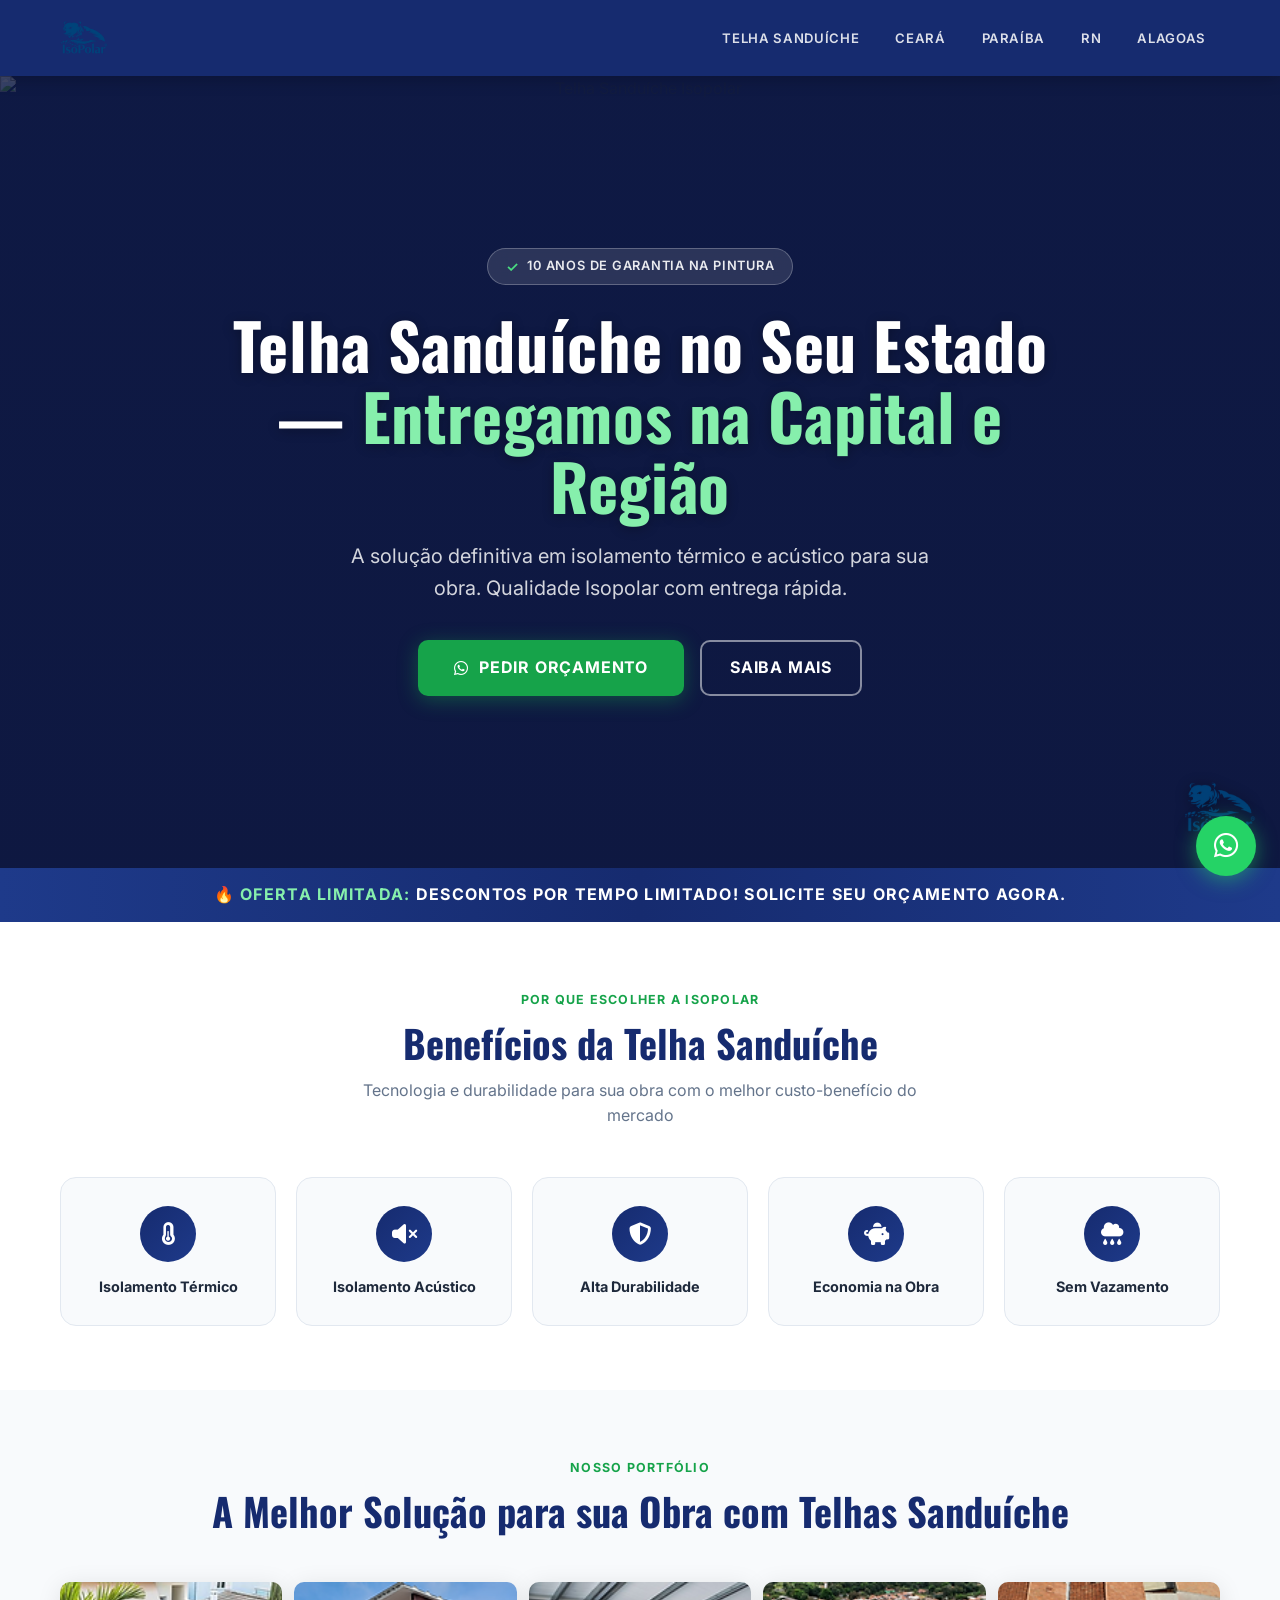
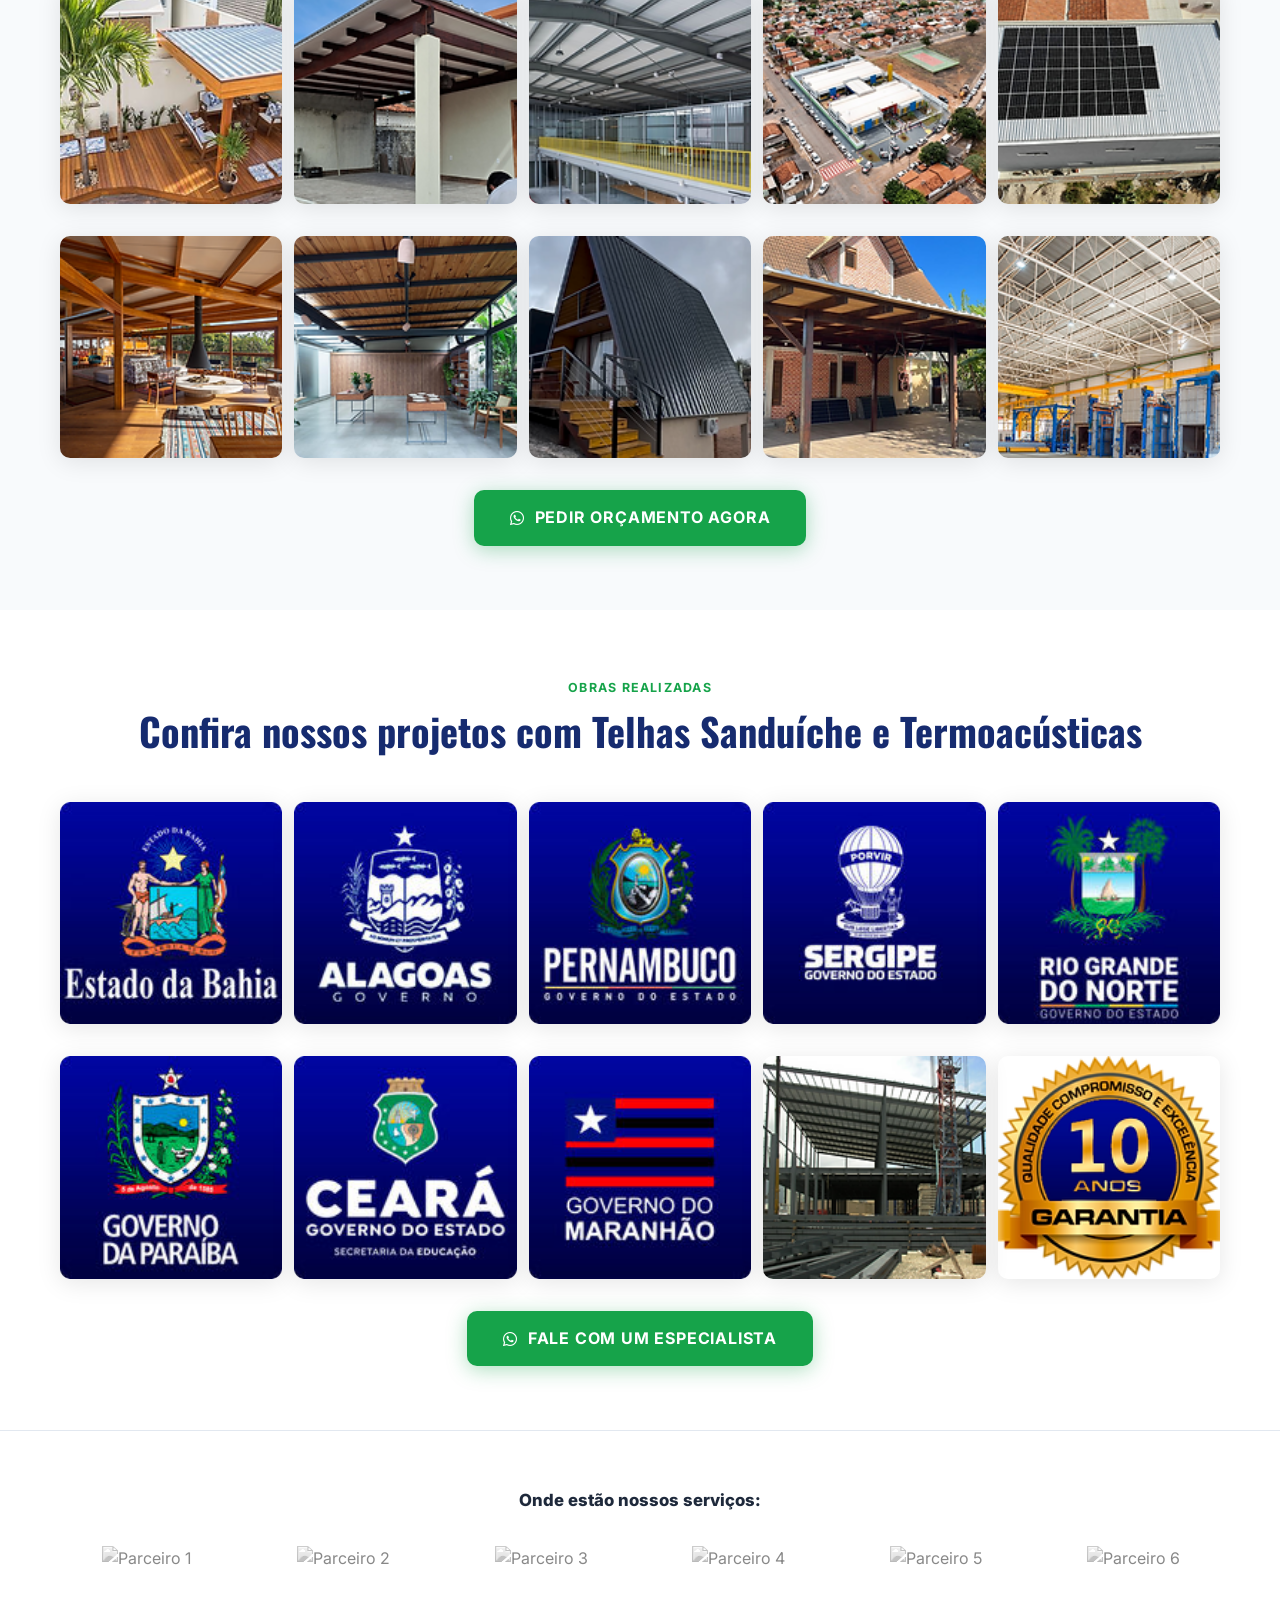
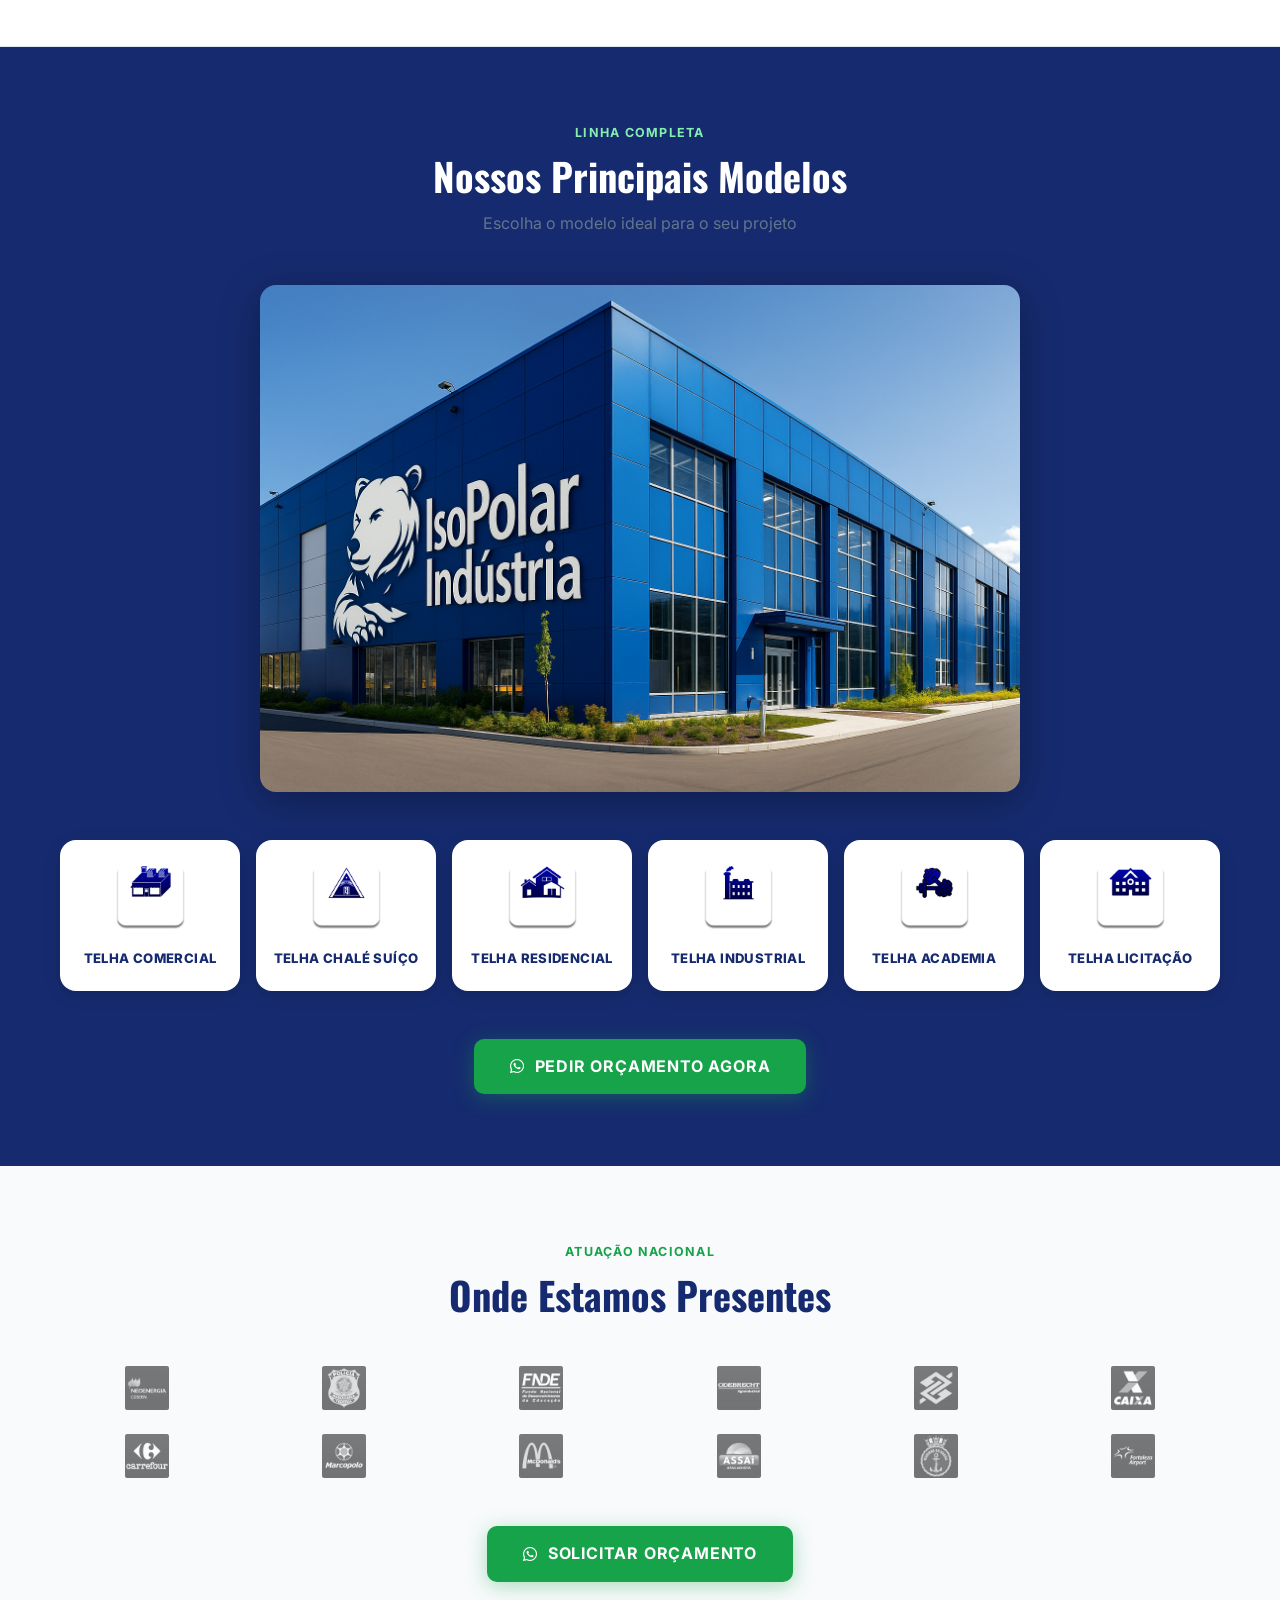
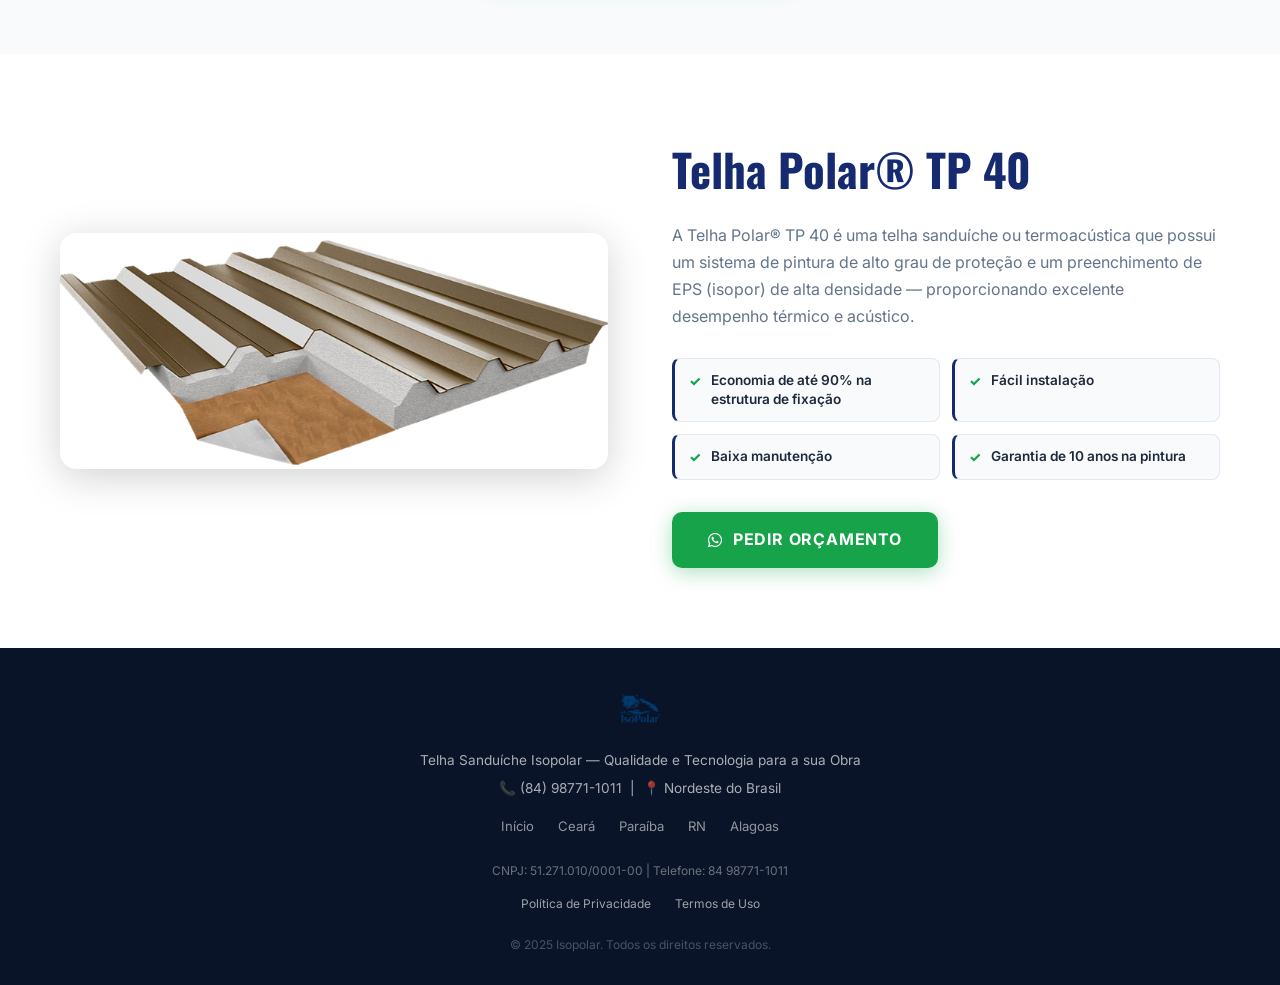
==== commit e4f0fc76: "chore: remove obsolete hidden GTM link and finalize transition to direct WhatsApp contact model" ====
--- a/index.html
+++ b/index.html
@@ -107,7 +107,7 @@
         <h1>Telha Sandu&iacute;che no Seu Estado &mdash; <span>Entregamos na Capital e Regi&atilde;o</span></h1>
         <p class="hero-sub">A solu&ccedil;&atilde;o definitiva em isolamento t&eacute;rmico e ac&uacute;stico para sua obra. Qualidade Isopolar com entrega r&aacute;pida.</p>
         <div class="hero-actions">
-          <a href="#orcamento" class="btn btn-primary">
+          <a href="https://wa.me/5584987711011?text=Ol%C3%A1,%20gostaria%20de%20receber%20um%20or%C3%A7amento%20de%20telha%20sandu%C3%ADche" class="btn btn-primary">
             <i class="fab fa-whatsapp"></i> Pedir Or&ccedil;amento
           </a>
           <a href="#beneficios" class="btn btn-secondary">Saiba mais</a>
@@ -184,7 +184,7 @@
           <div class="gallery-item"><img src="/images/10.png" alt="Telha Sandu&iacute;che 10" loading="lazy"></div>
         </div>
         <div class="text-center mt-32">
-          <a href="#orcamento" class="btn-cta">
+          <a href="https://wa.me/5584987711011?text=Ol%C3%A1,%20gostaria%20de%20receber%20um%20or%C3%A7amento%20de%20telha%20sandu%C3%ADche" class="btn-cta">
             <i class="fab fa-whatsapp"></i> Pedir Or&ccedil;amento Agora
           </a>
         </div>
@@ -215,7 +215,7 @@
           <div class="gallery-item"><img src="/images/6d3a52_35533af3bf5d481d8639a091a30a3cac~mv2.png" alt="Obra 10" loading="lazy"></div>
         </div>
         <div class="text-center mt-32">
-          <a href="#orcamento" class="btn-cta">
+          <a href="https://wa.me/5584987711011?text=Ol%C3%A1,%20gostaria%20de%20receber%20um%20or%C3%A7amento%20de%20telha%20sandu%C3%ADche" class="btn-cta">
             <i class="fab fa-whatsapp"></i> Fale com um Especialista
           </a>
         </div>
@@ -282,7 +282,7 @@
           </div>
         </div>
         <div class="text-center">
-          <a href="#orcamento" class="btn-cta">
+          <a href="https://wa.me/5584987711011?text=Ol%C3%A1,%20gostaria%20de%20receber%20um%20or%C3%A7amento%20de%20telha%20sandu%C3%ADche" class="btn-cta">
             <i class="fab fa-whatsapp"></i> Pedir Or&ccedil;amento Agora
           </a>
         </div>
@@ -313,7 +313,7 @@
           <img src="/images/6d3a52_27c4651e26084afcbd5ca112c648ee26~mv2.png" alt="Estado 12" loading="lazy">
         </div>
         <div class="text-center mt-48">
-          <a href="#orcamento" class="btn-cta">
+          <a href="https://wa.me/5584987711011?text=Ol%C3%A1,%20gostaria%20de%20receber%20um%20or%C3%A7amento%20de%20telha%20sandu%C3%ADche" class="btn-cta">
             <i class="fab fa-whatsapp"></i> Solicitar Or&ccedil;amento
           </a>
         </div>
@@ -338,7 +338,7 @@
               <div class="bullet-item">Baixa manuten&ccedil;&atilde;o</div>
               <div class="bullet-item">Garantia de 10 anos na pintura</div>
             </div>
-            <a href="#orcamento" class="btn-cta">
+            <a href="https://wa.me/5584987711011?text=Ol%C3%A1,%20gostaria%20de%20receber%20um%20or%C3%A7amento%20de%20telha%20sandu%C3%ADche" class="btn-cta">
               <i class="fab fa-whatsapp"></i> Pedir Or&ccedil;amento
             </a>
           </div>
@@ -346,46 +346,7 @@
       </div>
     </section>
 
-    <!-- ════════════════════════════════════
-         FORMUL&Aacute;RIO &mdash; CAPTADOR DE ORÇAMENTO
-    ════════════════════════════════════ -->
-    <section class="form-section" id="orcamento">
-      <div class="container">
-        <div class="section-title" style="margin-bottom: 32px;">
-          <h2 style="color:#fff;">Pronto para Transformar sua Obra?</h2>
-          <p style="color:rgba(255,255,255,0.8);">Fale agora com nosso time de especialistas e receba o melhor or&ccedil;amento do mercado.</p>
-        </div>
-        <div class="form-wrapper">
-          <div class="form-icon"><i class="fab fa-whatsapp"></i></div>
-          <h2 class="form-title">Quanto custa sua telha sandu&iacute;che?</h2>
-          <p class="form-subtitle">Preencha abaixo e entraremos em contato em <strong>at&eacute; 15 minutos!</strong></p>
-
-          <form class="lead-form" id="leadForm" novalidate>
-            <div class="form-field-group">
-              <input type="text" id="formName" class="form-input" placeholder="Seu nome" autocomplete="name" maxlength="80">
-              <span class="form-error" id="formNameError">Por favor, informe seu nome.</span>
-            </div>
-            <div class="form-field-group">
-              <input type="tel" id="formPhone" class="form-input" placeholder="WhatsApp: (XX) XXXXX-XXXX" autocomplete="tel" inputmode="numeric" maxlength="15">
-              <span class="form-error" id="formPhoneError">Informe um WhatsApp v&aacute;lido.</span>
-              <span class="form-phone-hint" id="formPhoneHint"></span>
-            </div>
-            <button type="submit" class="form-submit" id="formSubmit">
-              <span class="btn-text">RECEBER MEU ORÇAMENTO AGORA</span>
-              <span class="spinner"></span>
-            </button>
-          </form>
-
-          <div class="form-success" id="formSuccess">
-            <div class="form-success-icon">&#10003;</div>
-            <h3>NOSSO VENDEDOR VAI ENTRAR EM CONTATO</h3>
-            <p>AGUARDE!</p>
-          </div>
-
-          <p class="form-privacy">🔒 Seus dados est&atilde;o seguros. Nenhum spam.</p>
-        </div>
-      </div>
-    </section>
+
 
   </main>
 
@@ -416,17 +377,11 @@
   </footer>
 
   <!-- Floating WhatsApp -->
-  <a href="#orcamento" class="whatsapp-float" aria-label="Falar no WhatsApp">
+  <a href="https://wa.me/5584987711011?text=Ol%C3%A1,%20gostaria%20de%20receber%20um%20or%C3%A7amento%20de%20telha%20sandu%C3%ADche" class="whatsapp-float" aria-label="Falar no WhatsApp">
     <i class="fab fa-whatsapp"></i>
   </a>
 
-  <!-- Link oculto para GTM detectar clique wa.me e disparar convers&atilde;o Google Ads -->
-  <a id="waGtmLink"
-     href="https://wa.me/5584987711011"
-     target="_blank"
-     rel="noopener"
-     style="display:none"
-     aria-hidden="true">WhatsApp</a>
+
 
   <script src="/main.js?v=4"></script>
 </body>
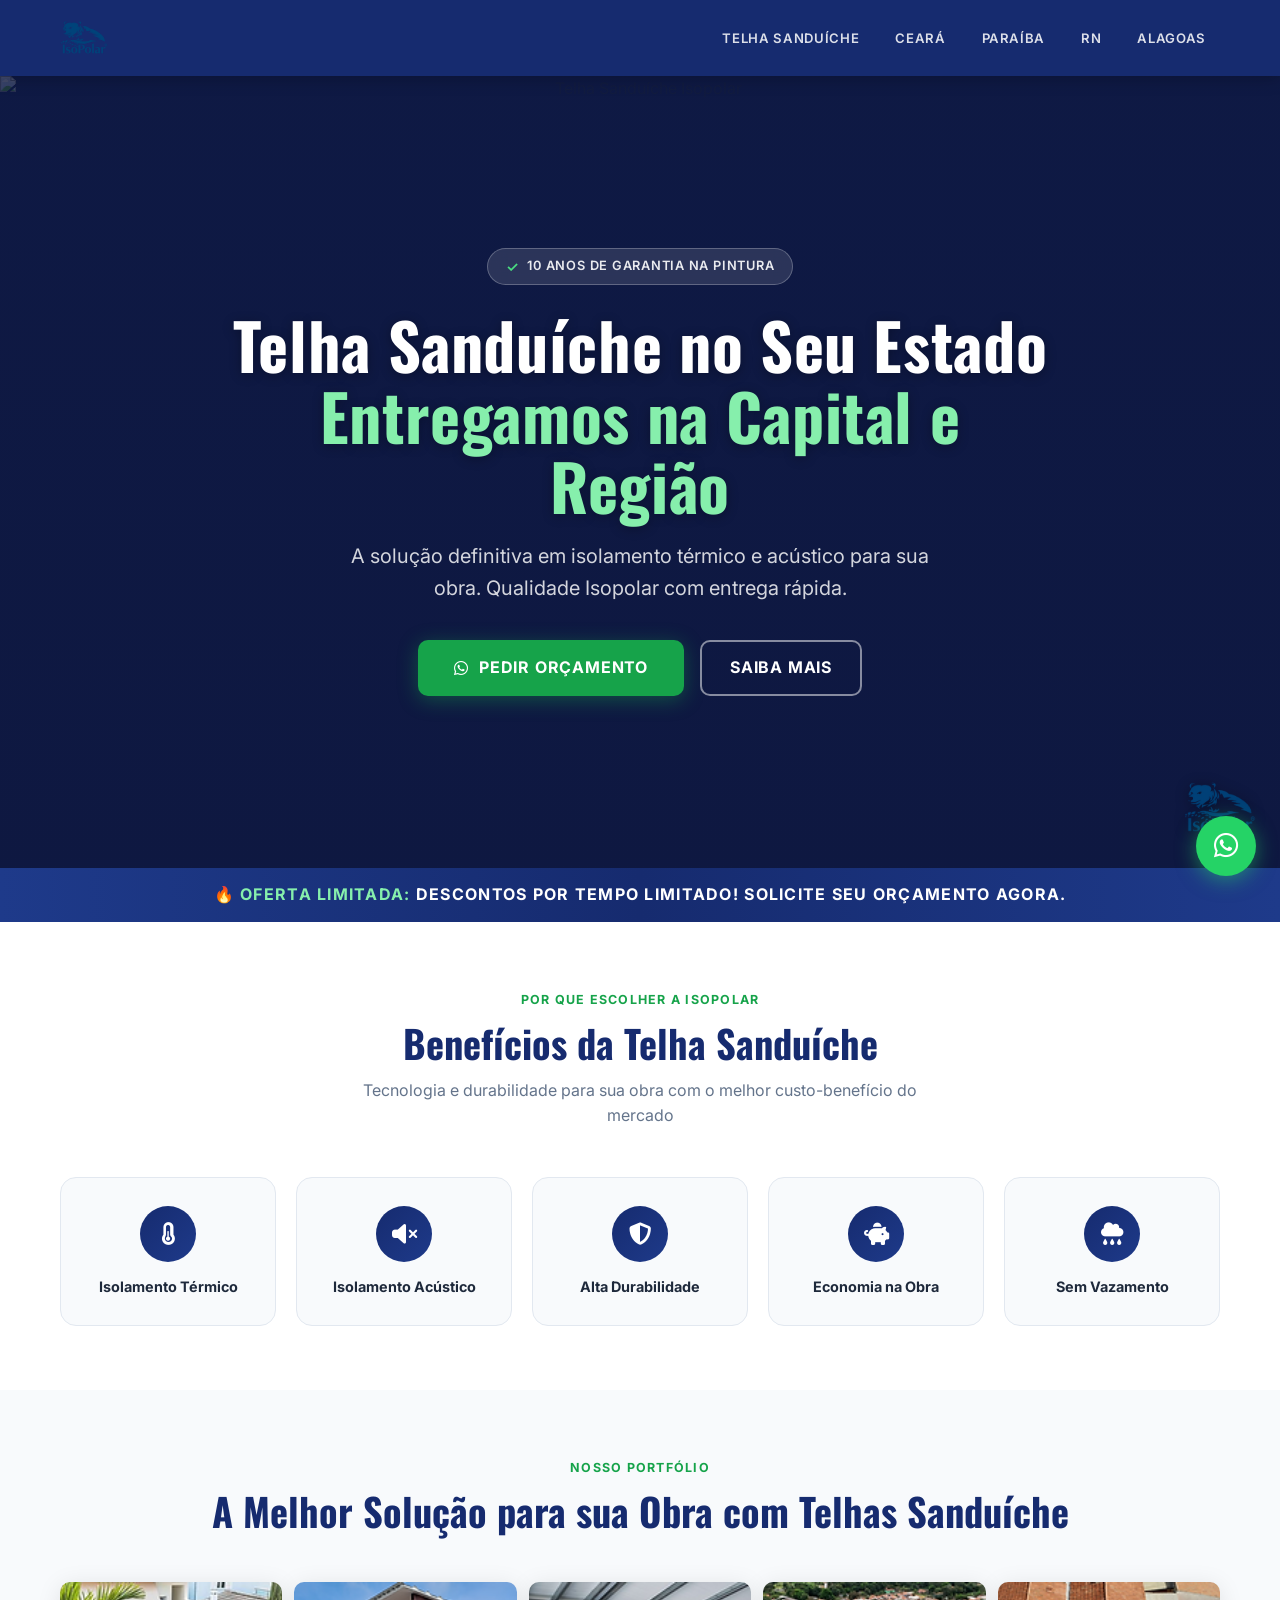
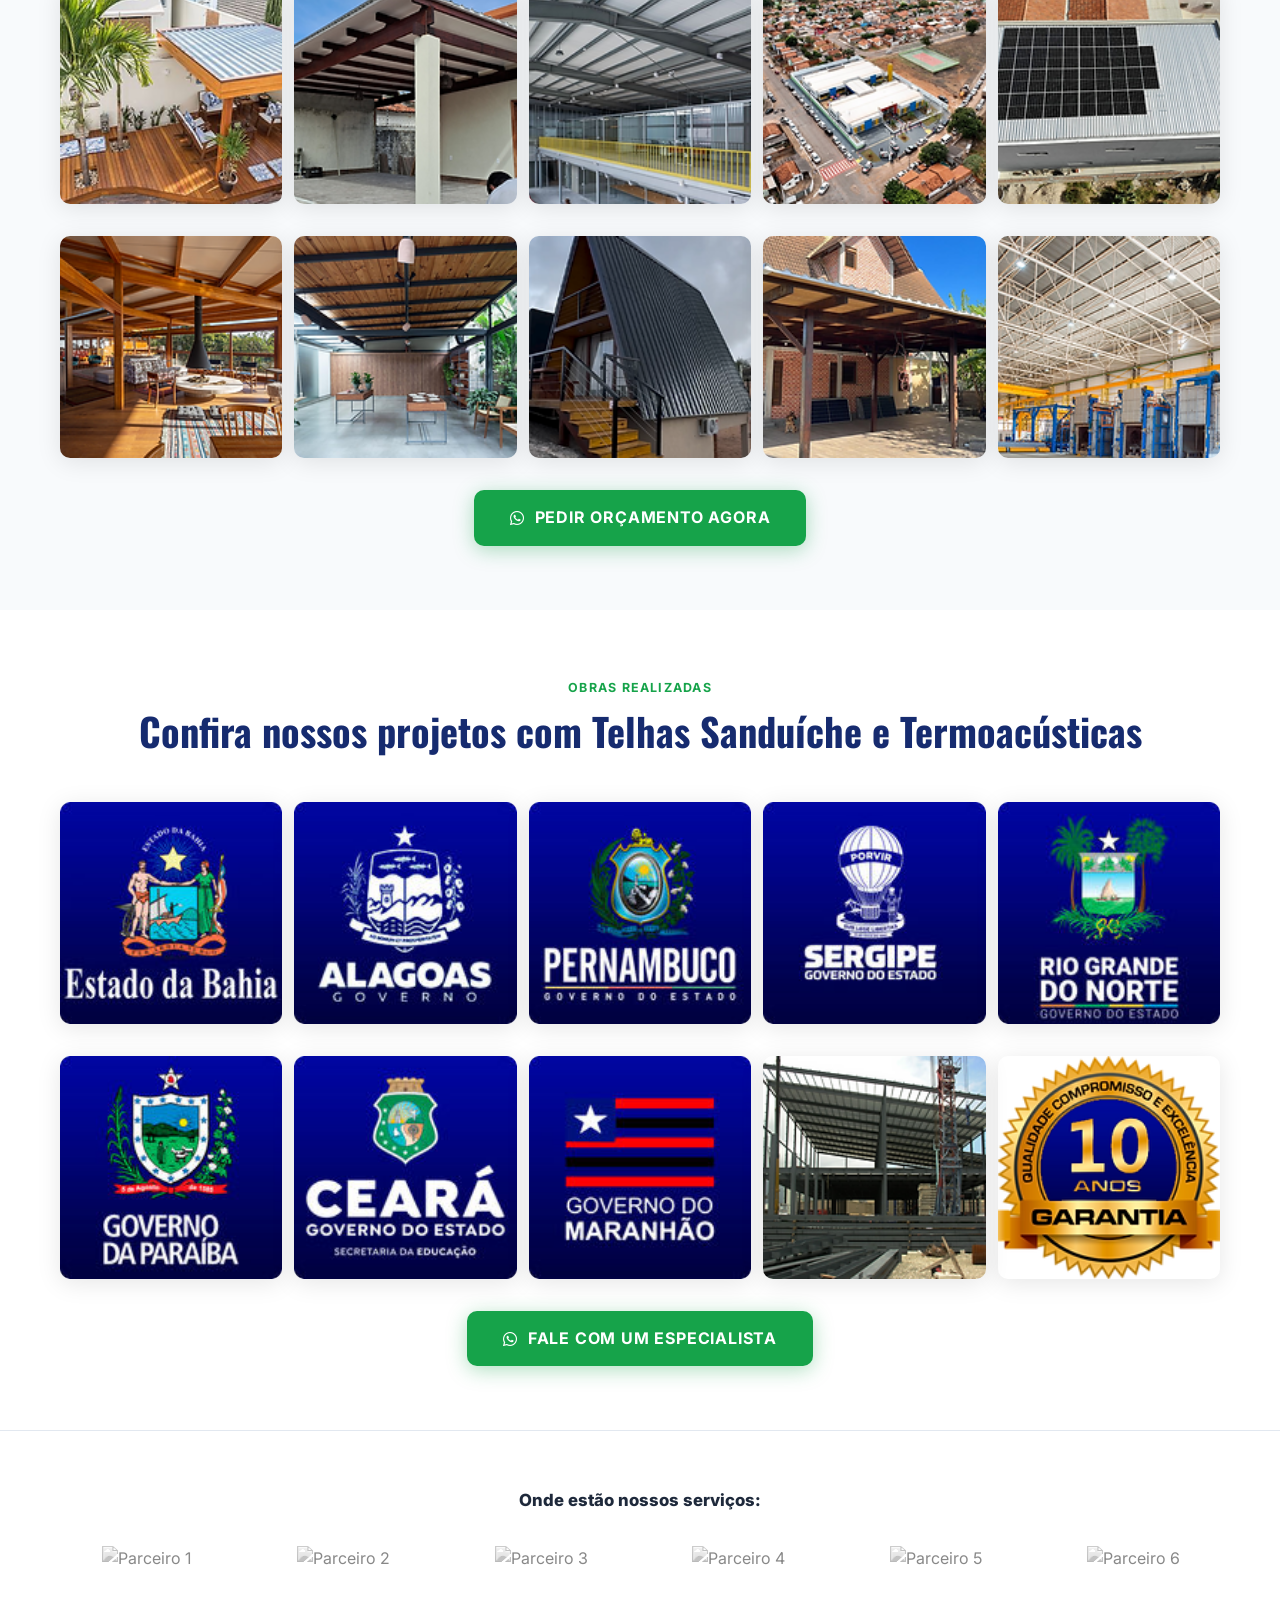
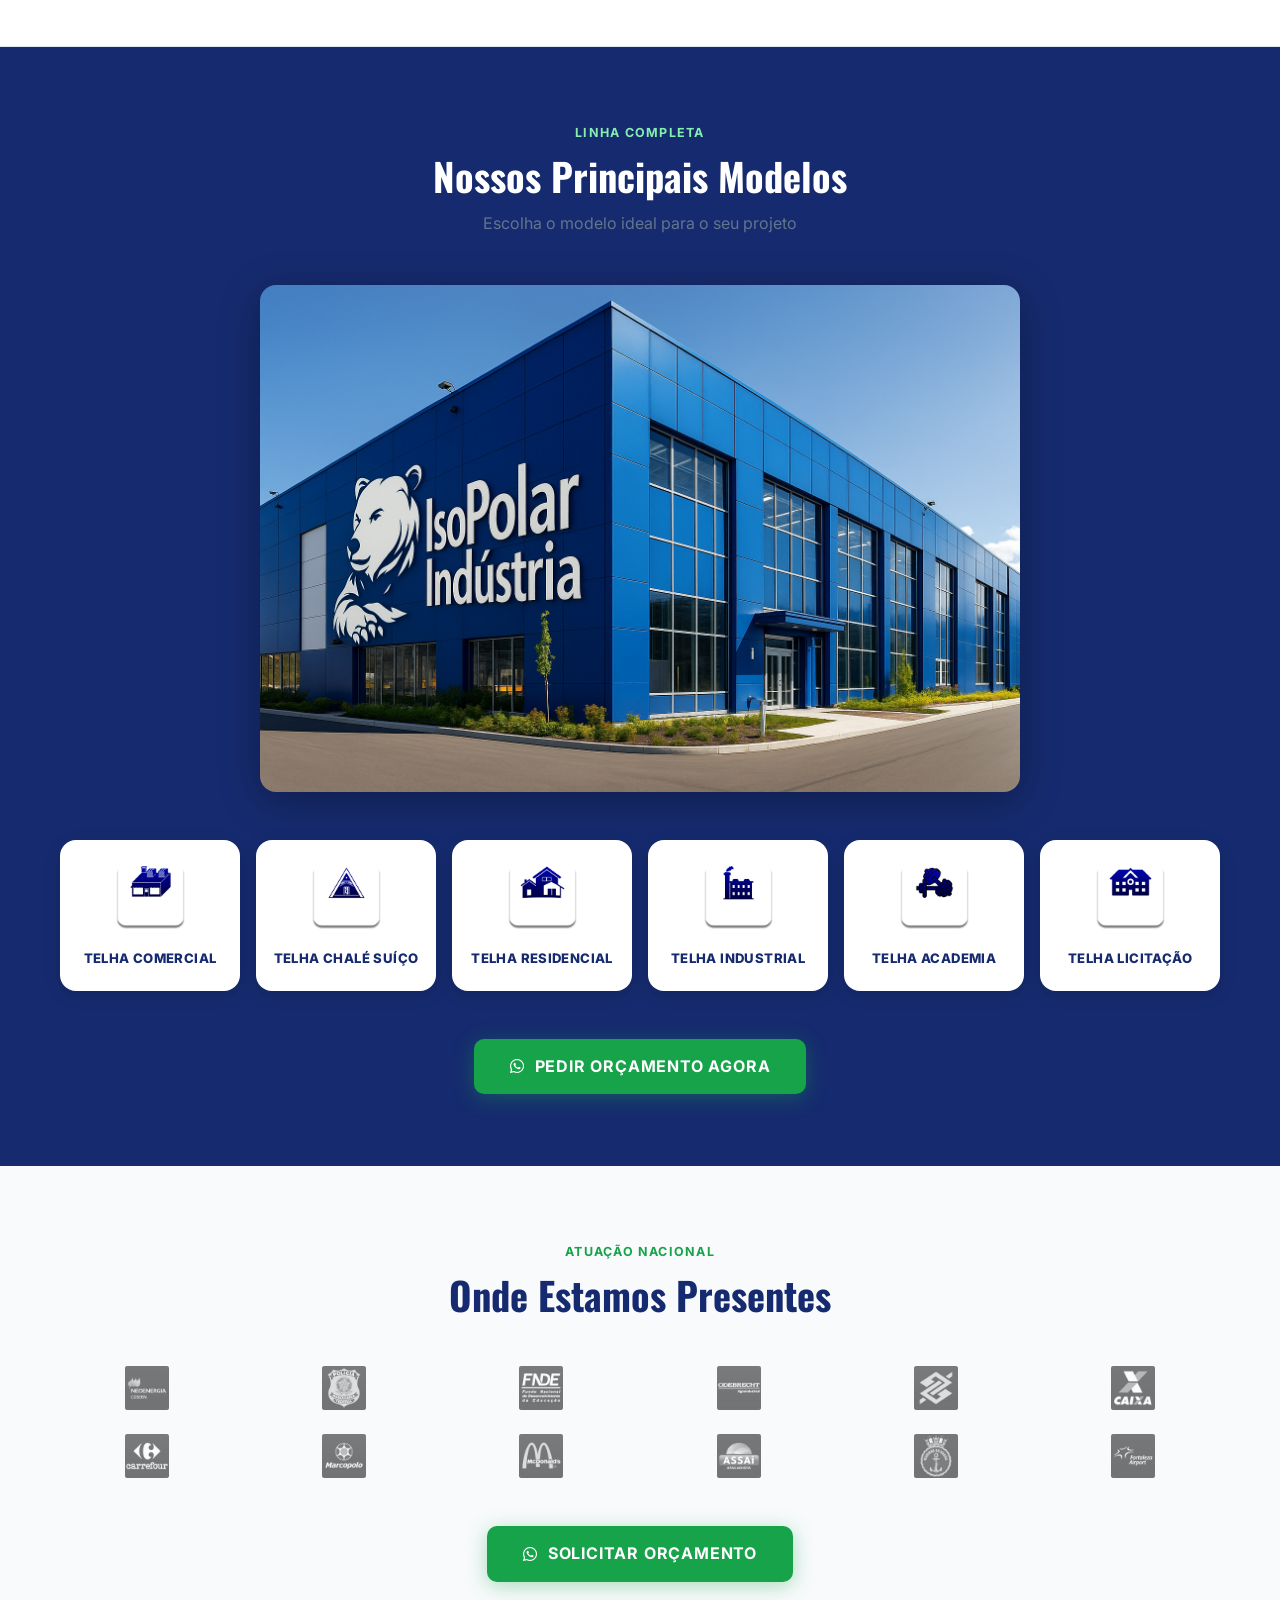
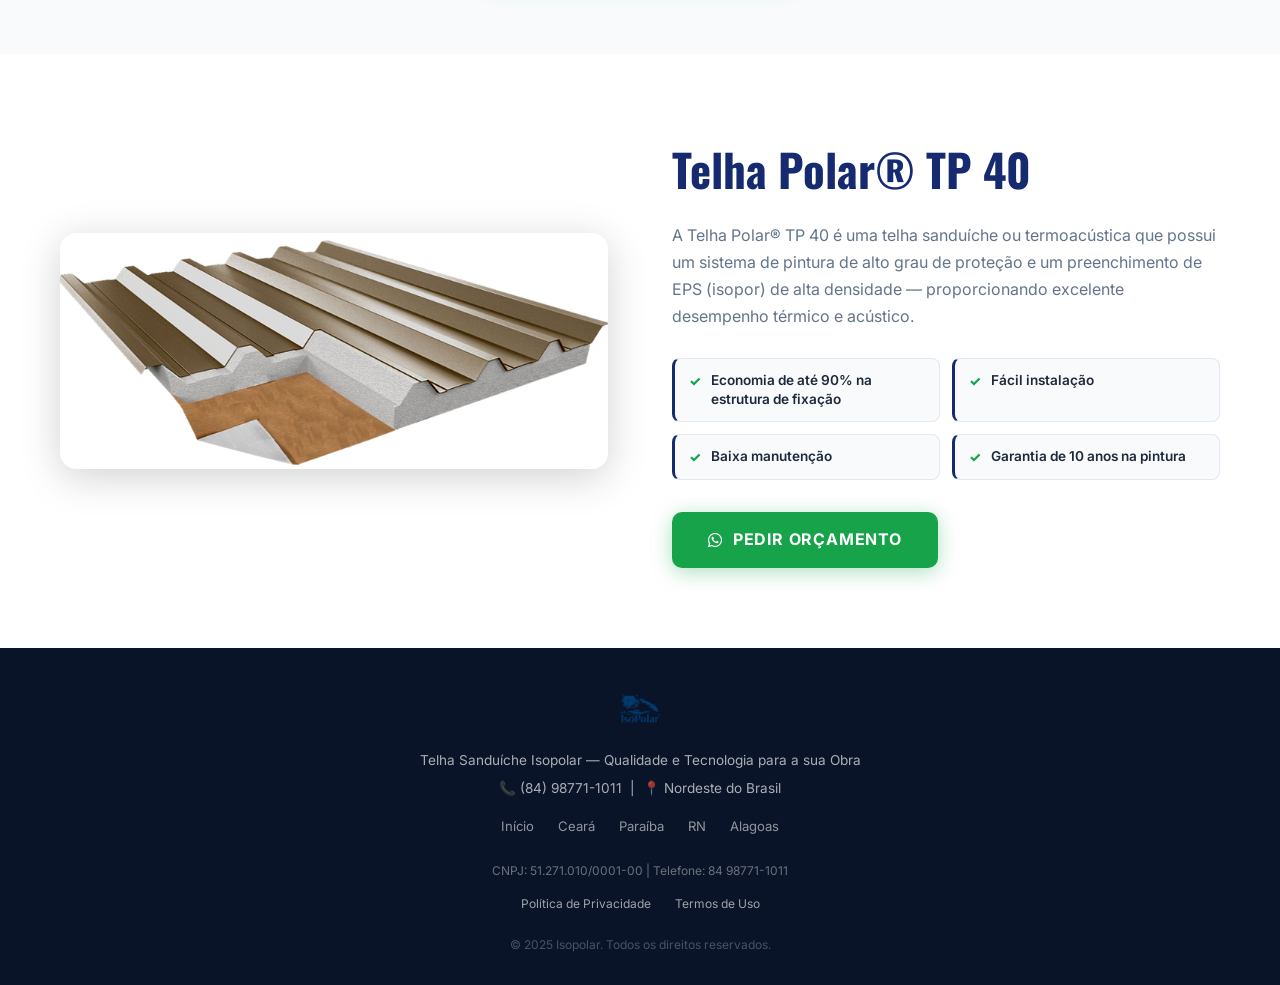
==== commit 60026fb3: "fix: remove dash from headlines and correct regional content" ====
--- a/index.html
+++ b/index.html
@@ -3,7 +3,7 @@
 <head>
   <meta charset="UTF-8">
   <meta name="viewport" content="width=device-width, initial-scale=1.0">
-  <title>Telha Sandu&iacute;che | Isopolar &mdash; Entregamos no Seu Estado</title>
+  <title>Telha Sandu&iacute;che | Isopolar Entregamos no Seu Estado</title>
   <meta name="description" content="Telha Sandu&iacute;che e Termoac&uacute;stica Isopolar. Entregamos na capital e regi&atilde;o. Solicite seu or&ccedil;amento agora!">
   <meta name="facebook-domain-verification" content="m8qkbzfnnqump3f4wg6wh7x7gvxck2" />
 
@@ -104,7 +104,7 @@
       <div class="hero-overlay"></div>
       <div class="hero-content">
         <div class="hero-badge">10 Anos de Garantia na Pintura</div>
-        <h1>Telha Sandu&iacute;che no Seu Estado &mdash; <span>Entregamos na Capital e Regi&atilde;o</span></h1>
+        <h1>Telha Sandu&iacute;che no Seu Estado <span>Entregamos na Capital e Regi&atilde;o</span></h1>
         <p class="hero-sub">A solu&ccedil;&atilde;o definitiva em isolamento t&eacute;rmico e ac&uacute;stico para sua obra. Qualidade Isopolar com entrega r&aacute;pida.</p>
         <div class="hero-actions">
           <a href="https://wa.me/5584987711011?text=Ol%C3%A1,%20gostaria%20de%20receber%20um%20or%C3%A7amento%20de%20telha%20sandu%C3%ADche" class="btn btn-primary">
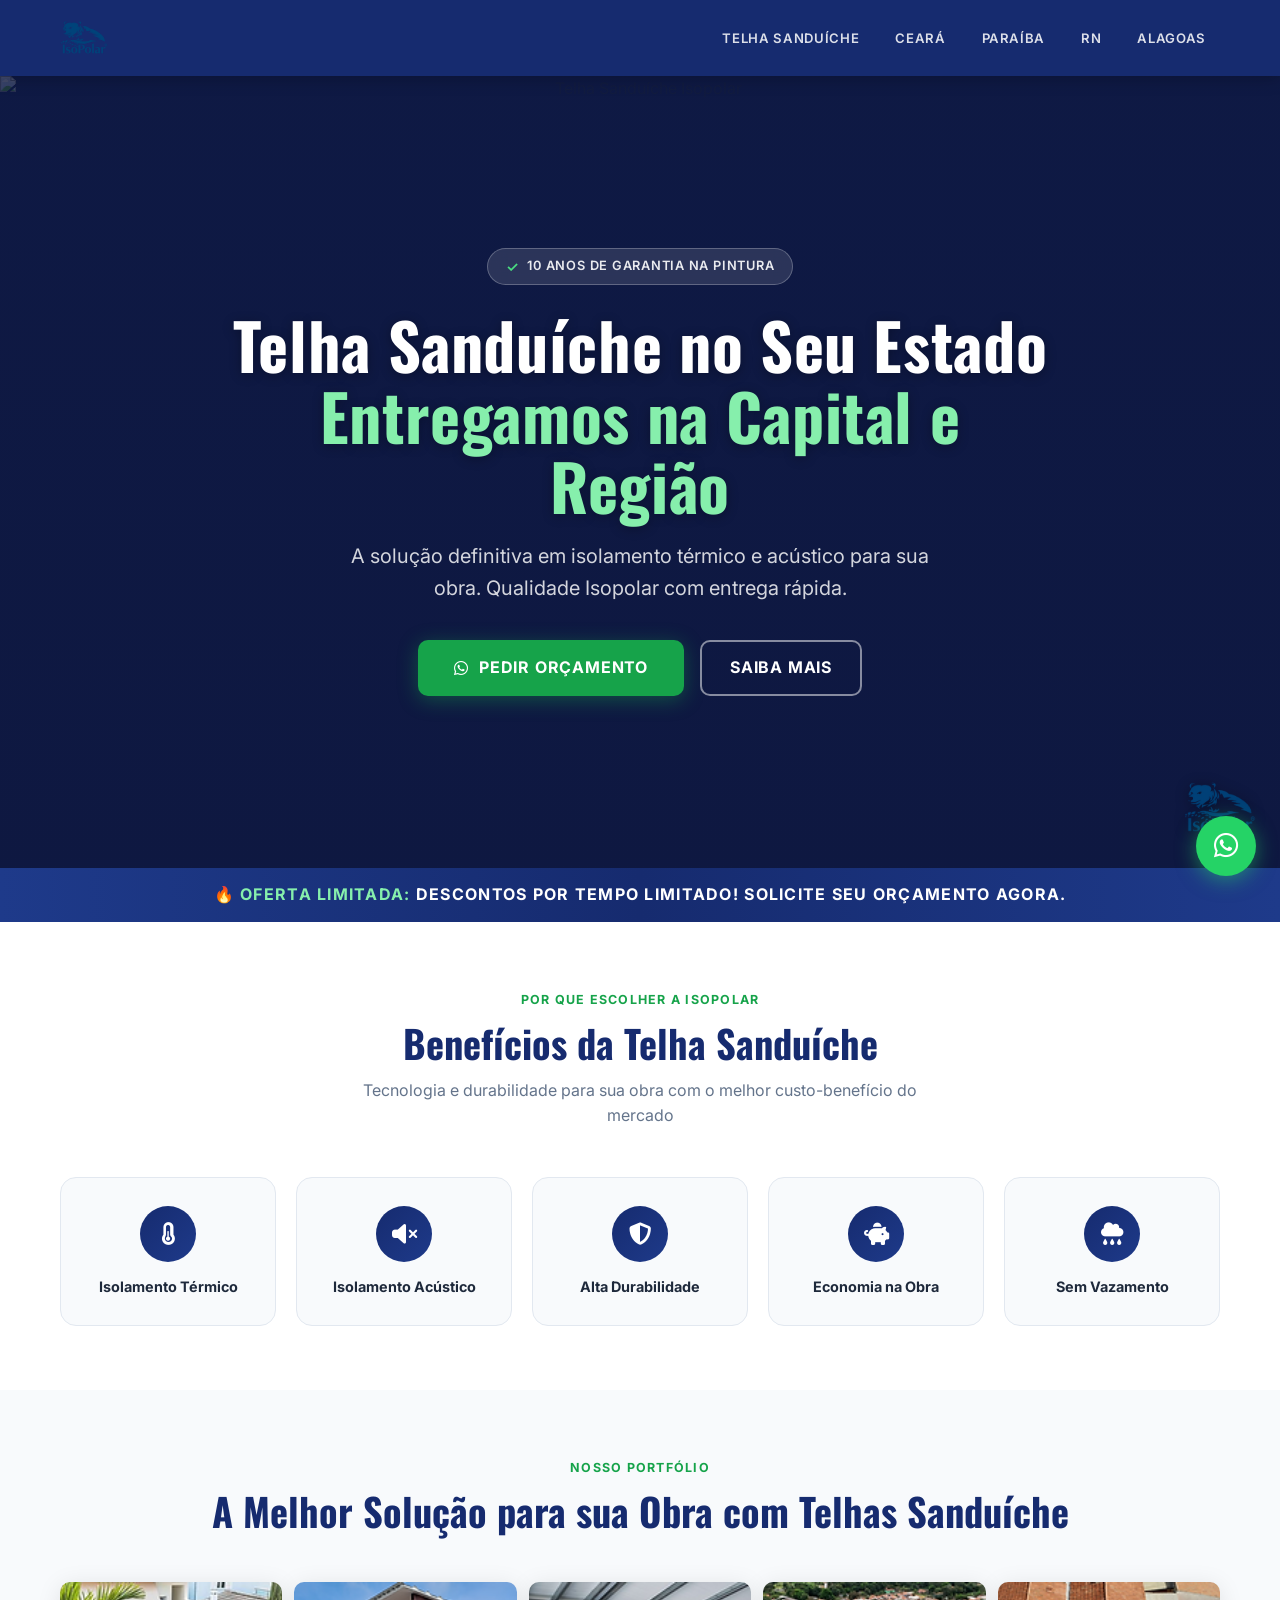
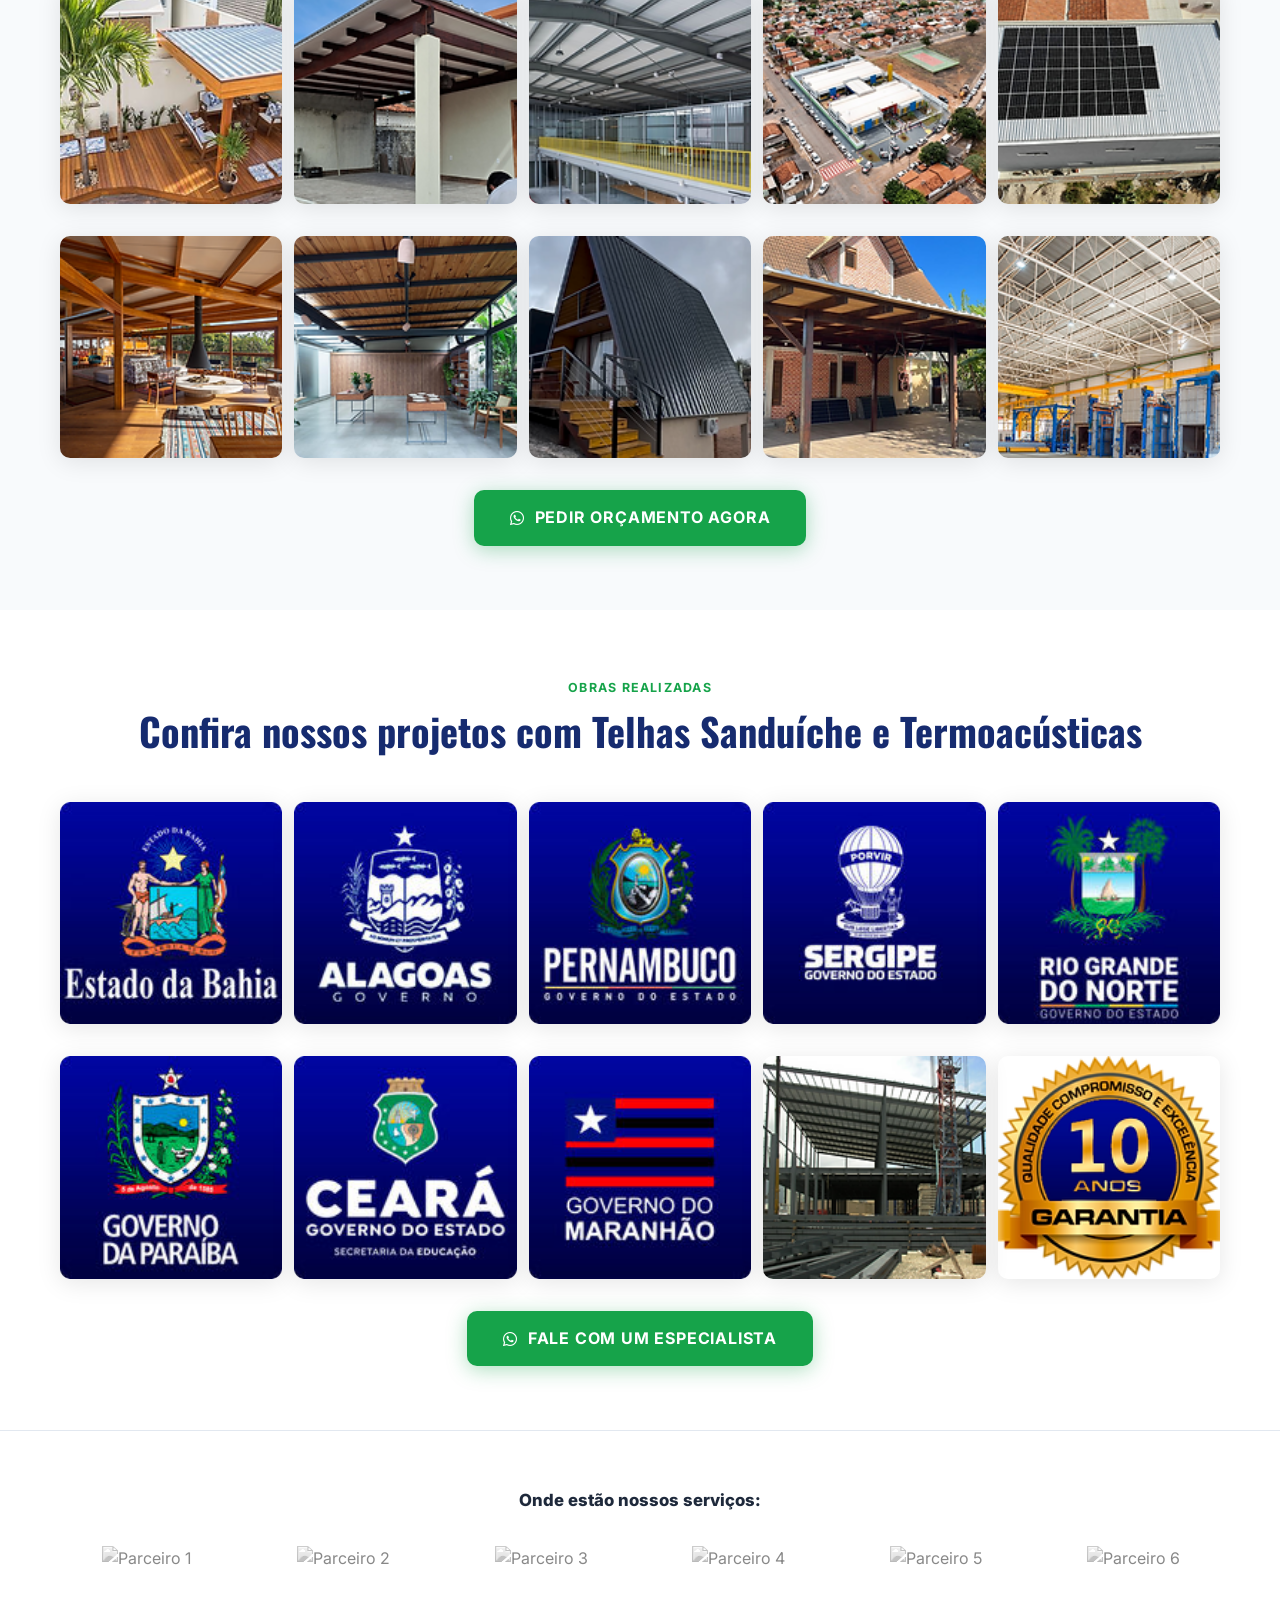
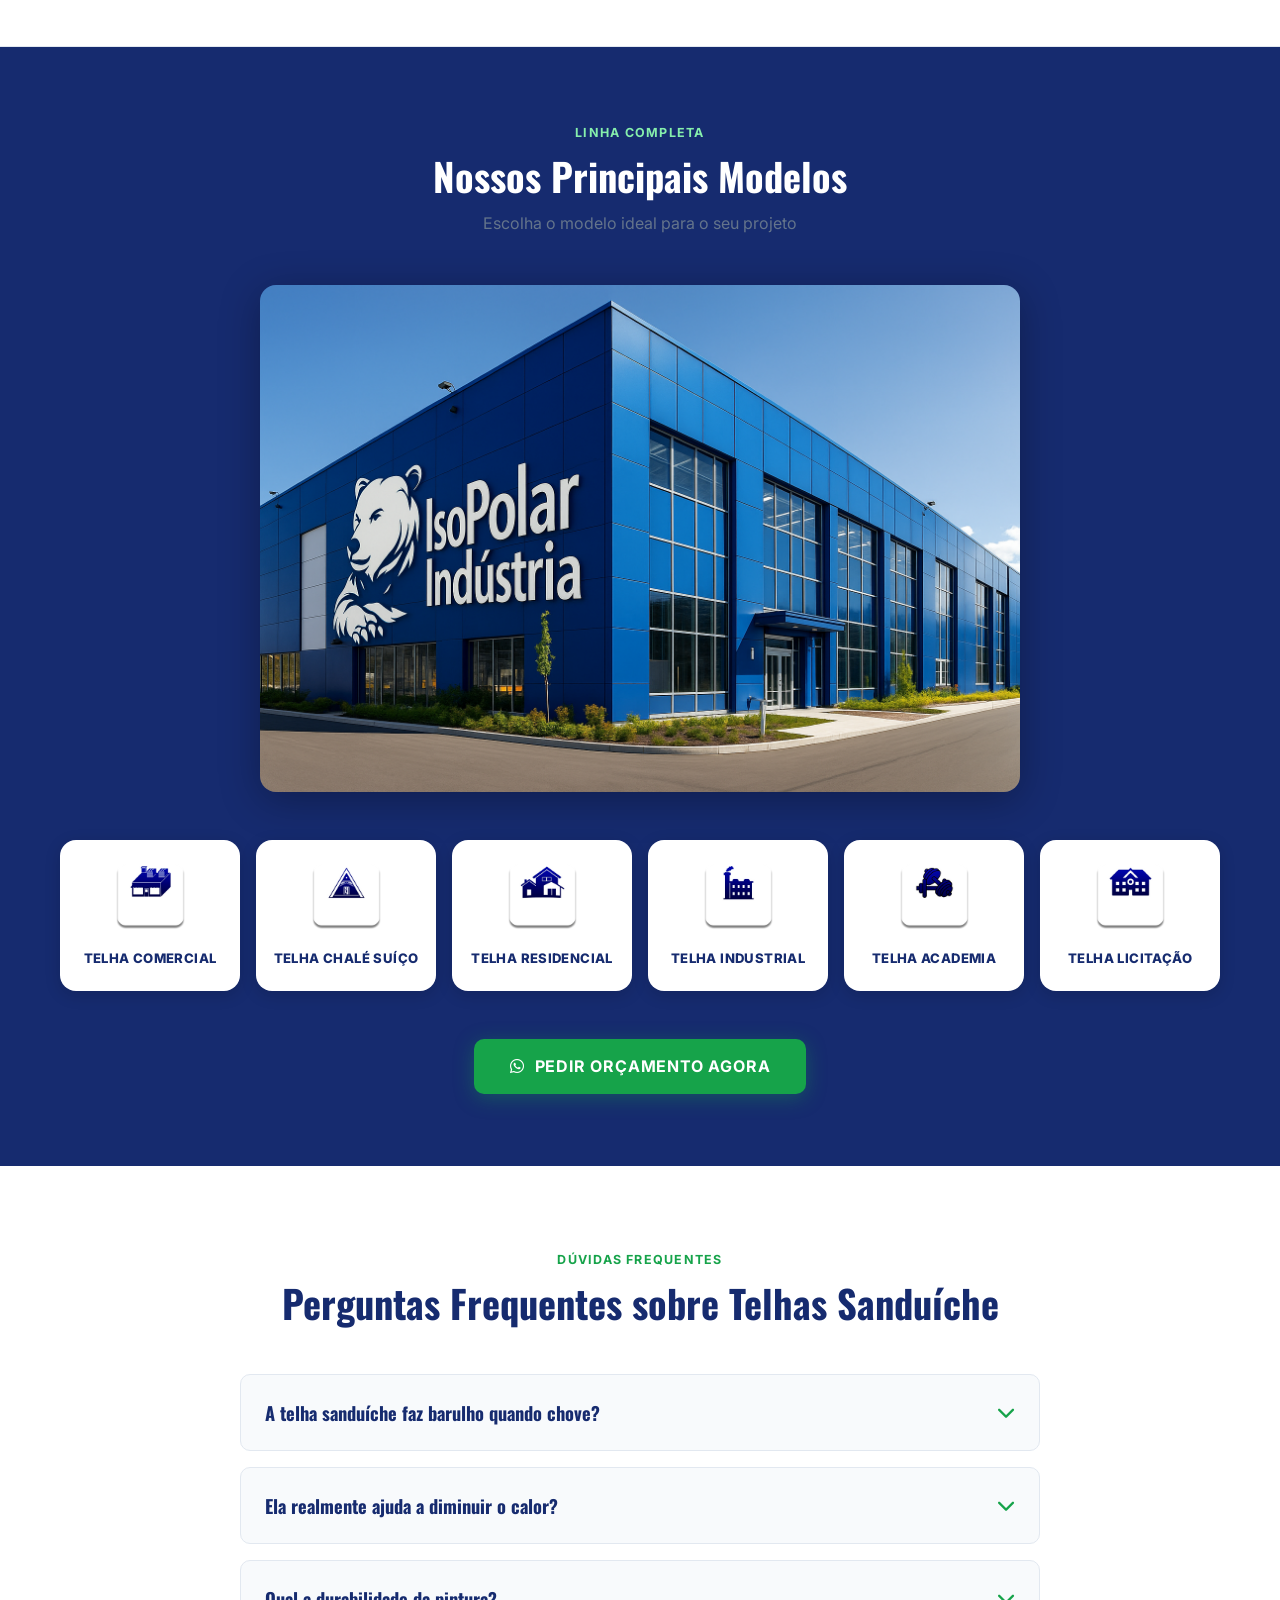
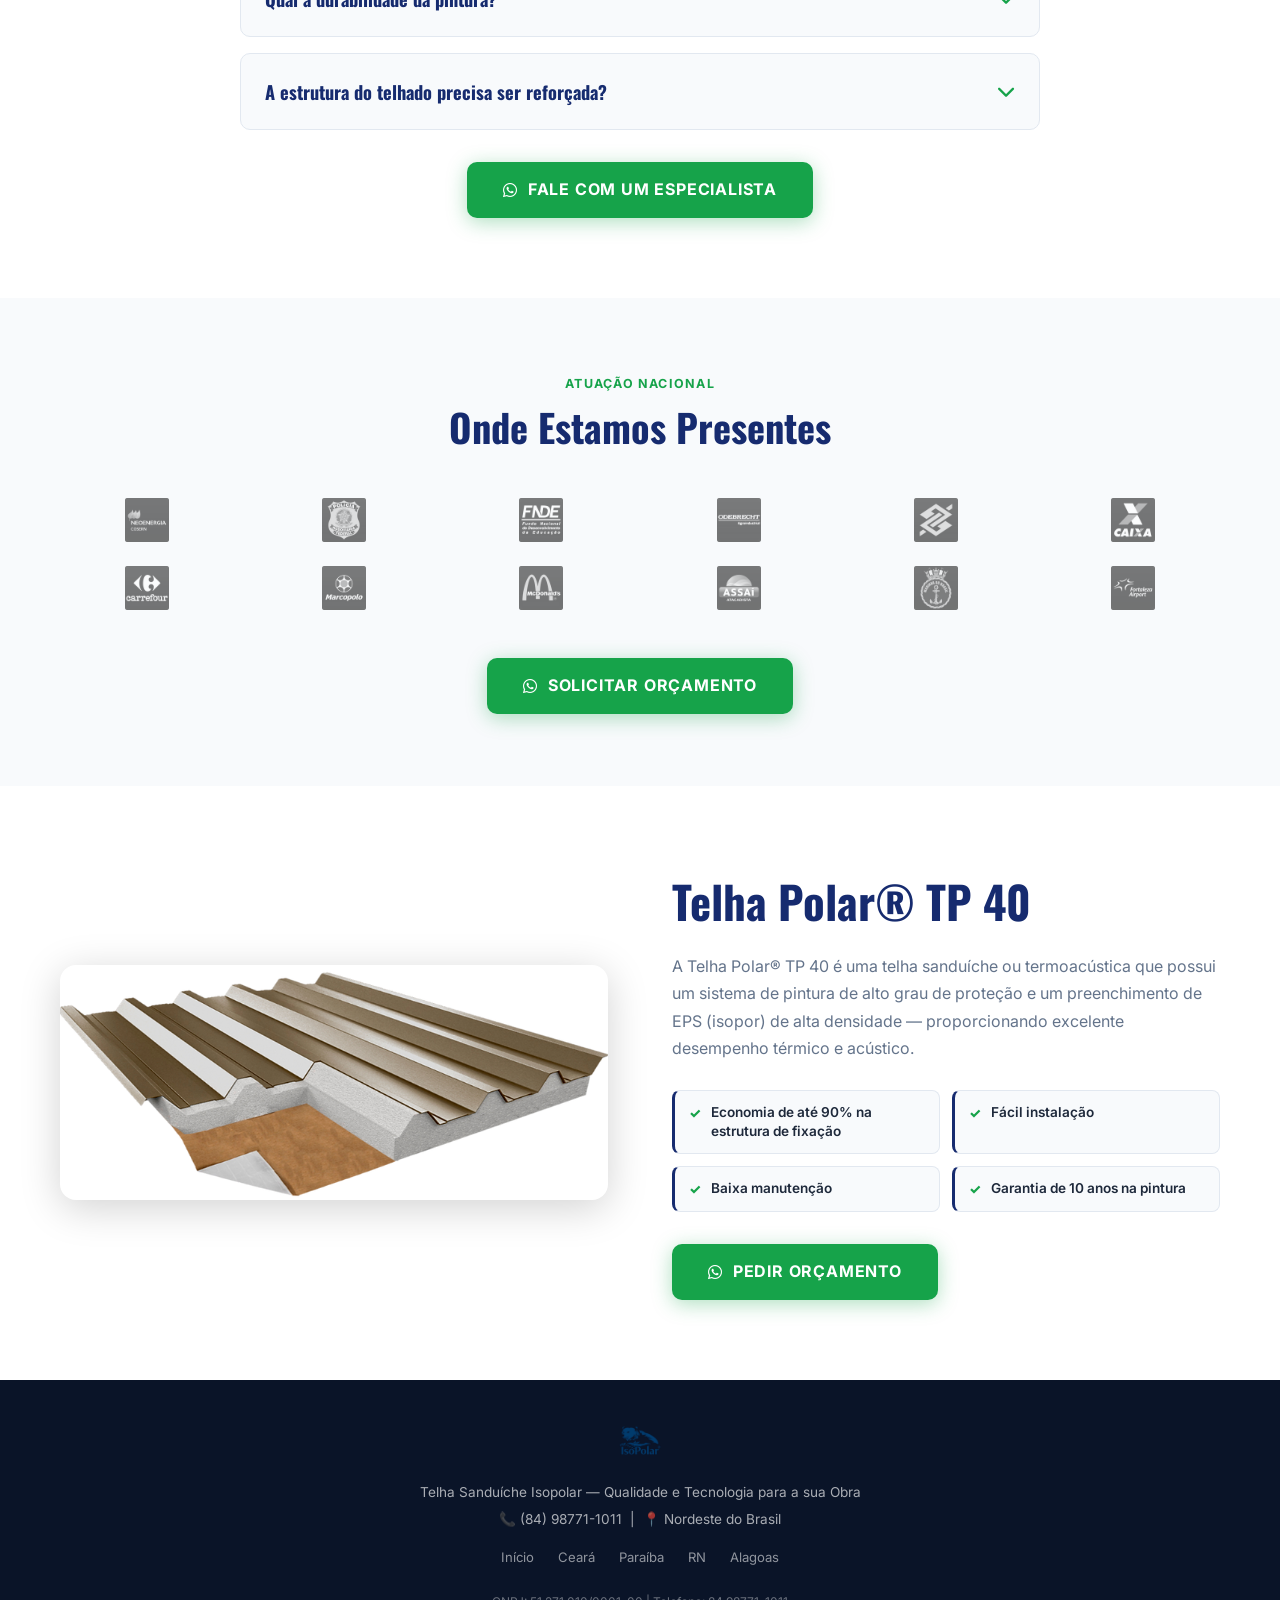
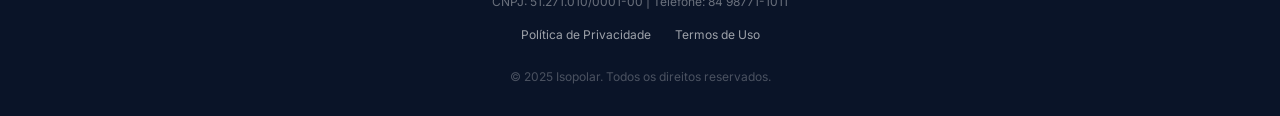
==== commit c9cce758: "feat(seo): Add FAQ section with schema markup to all pages" ====
--- a/index.html
+++ b/index.html
@@ -30,6 +30,44 @@
   {
     "@context": "https://schema.org",
     "@graph": [
+      {
+        "@context": "https://schema.org",
+        "@type": "FAQPage",
+        "mainEntity": [
+          {
+            "@type": "Question",
+            "name": "A telha sanduíche faz barulho quando chove?",
+            "acceptedAnswer": {
+              "@type": "Answer",
+              "text": "Não! Uma das maiores vantagens da nossa telha termoacústica (sanduíche) com núcleo de EPS de alta densidade é justamente o bloqueio sonoro. Ela reduz drasticamente o barulho de chuva, proporcionando muito mais conforto."
+            }
+          },
+          {
+            "@type": "Question",
+            "name": "Ela realmente ajuda a diminuir o calor?",
+            "acceptedAnswer": {
+              "@type": "Answer",
+              "text": "Sim, o núcleo de isolamento bloqueia a transferência de calor para o interior do ambiente. Isso pode reduzir a temperatura interna em vários graus, gerando economia significativa com ar-condicionado e ventiladores."
+            }
+          },
+          {
+            "@type": "Question",
+            "name": "Qual a durabilidade da pintura?",
+            "acceptedAnswer": {
+              "@type": "Answer",
+              "text": "A Isopolar oferece 10 anos de garantia na pintura. Utilizamos um processo de pintura eletrostática que protege contra corrosão, desbotamento e garante um acabamento impecável por muito mais tempo."
+            }
+          },
+          {
+            "@type": "Question",
+            "name": "A estrutura do telhado precisa ser reforçada?",
+            "acceptedAnswer": {
+              "@type": "Answer",
+              "text": "Pelo contrário! As telhas sanduíche são extremamente leves e autoportantes, o que pode gerar uma economia de até 90% na estrutura de fixação (madeiramento ou metal) em comparação com telhas tradicionais."
+            }
+          }
+        ]
+      },
       {
         "@type": "LocalBusiness",
         "name": "Isopolar",
@@ -288,6 +326,61 @@
         </div>
       </div>
     </section>
+    <!-- ════════════════════════════════════
+         FAQ
+    ════════════════════════════════════ -->
+    <section class="faq-section white">
+      <div class="container">
+        <div class="section-title">
+          <span class="eyebrow">Dúvidas Frequentes</span>
+          <h2>Perguntas Frequentes sobre Telhas Sanduíche</h2>
+        </div>
+        <div class="faq-accordion">
+          <div class="faq-item">
+            <button class="faq-question">
+              A telha sanduíche faz barulho quando chove?
+              <i class="fas fa-chevron-down"></i>
+            </button>
+            <div class="faq-answer">
+              <p>Não! Uma das maiores vantagens da nossa telha termoacústica (sanduíche) com núcleo de EPS de alta densidade é justamente o bloqueio sonoro. Ela reduz drasticamente o barulho de chuva, proporcionando muito mais conforto.</p>
+            </div>
+          </div>
+          <div class="faq-item">
+            <button class="faq-question">
+              Ela realmente ajuda a diminuir o calor?
+              <i class="fas fa-chevron-down"></i>
+            </button>
+            <div class="faq-answer">
+              <p>Sim, o núcleo de isolamento bloqueia a transferência de calor para o interior do ambiente. Isso pode reduzir a temperatura interna em vários graus, gerando economia significativa com ar-condicionado e ventiladores.</p>
+            </div>
+          </div>
+          <div class="faq-item">
+            <button class="faq-question">
+              Qual a durabilidade da pintura?
+              <i class="fas fa-chevron-down"></i>
+            </button>
+            <div class="faq-answer">
+              <p>A Isopolar oferece 10 anos de garantia na pintura. Utilizamos um processo de pintura eletrostática que protege contra corrosão, desbotamento e garante um acabamento impecável por muito mais tempo.</p>
+            </div>
+          </div>
+          <div class="faq-item">
+            <button class="faq-question">
+              A estrutura do telhado precisa ser reforçada?
+              <i class="fas fa-chevron-down"></i>
+            </button>
+            <div class="faq-answer">
+              <p>Pelo contrário! As telhas sanduíche são extremamente leves e autoportantes, o que pode gerar uma economia de até 90% na estrutura de fixação (madeiramento ou metal) em comparação com telhas tradicionais.</p>
+            </div>
+          </div>
+        </div>
+        <div class="text-center mt-32">
+          <a href="https://wa.me/5584987711011?text=Ol%C3%A1,%20tenho%20uma%20d%C3%BAvida%20sobre%20as%20telhas" class="btn-cta">
+            <i class="fab fa-whatsapp"></i> Fale com um Especialista
+          </a>
+        </div>
+      </div>
+    </section>
+
 
     <!-- ════════════════════════════════════
          ONDE ESTAMOS PRESENTES
--- a/style.css
+++ b/style.css
@@ -767,6 +767,87 @@
 .mt-48 { margin-top: 48px; }
 
 /* ============================================================
+   FAQ SECTION
+   ============================================================ */
+
+.faq-section {
+  padding: 80px 0;
+}
+
+.faq-section.white {
+  background: var(--white);
+}
+
+.faq-accordion {
+  max-width: 800px;
+  margin: 0 auto;
+  display: flex;
+  flex-direction: column;
+  gap: 16px;
+}
+
+.faq-item {
+  background: var(--bg-light);
+  border: 1px solid var(--border);
+  border-radius: var(--radius);
+  overflow: hidden;
+  transition: var(--transition);
+}
+
+.faq-question {
+  width: 100%;
+  text-align: left;
+  padding: 24px;
+  font-family: var(--font-heading);
+  font-size: 1.15rem;
+  font-weight: 700;
+  color: var(--primary);
+  background: none;
+  border: none;
+  cursor: pointer;
+  display: flex;
+  justify-content: space-between;
+  align-items: center;
+  transition: var(--transition);
+}
+
+.faq-question:hover {
+  background: rgba(0,0,0,0.02);
+}
+
+.faq-question i {
+  color: var(--cta);
+  transition: transform 0.3s ease;
+}
+
+.faq-answer {
+  max-height: 0;
+  overflow: hidden;
+  transition: max-height 0.4s ease, padding 0.4s ease;
+  padding: 0 24px;
+}
+
+.faq-answer p {
+  color: var(--text-muted);
+  font-size: 0.95rem;
+  line-height: 1.6;
+  padding-bottom: 24px;
+}
+
+.faq-item.active {
+  border-color: var(--primary);
+  box-shadow: 0 4px 16px rgba(0,0,0,0.06);
+}
+
+.faq-item.active .faq-question i {
+  transform: rotate(180deg);
+}
+
+.faq-item.active .faq-answer {
+  max-height: 500px;
+}
+
+/* ============================================================
    RESPONSIVE — TABLET (≤1024px)
    ============================================================ */
 
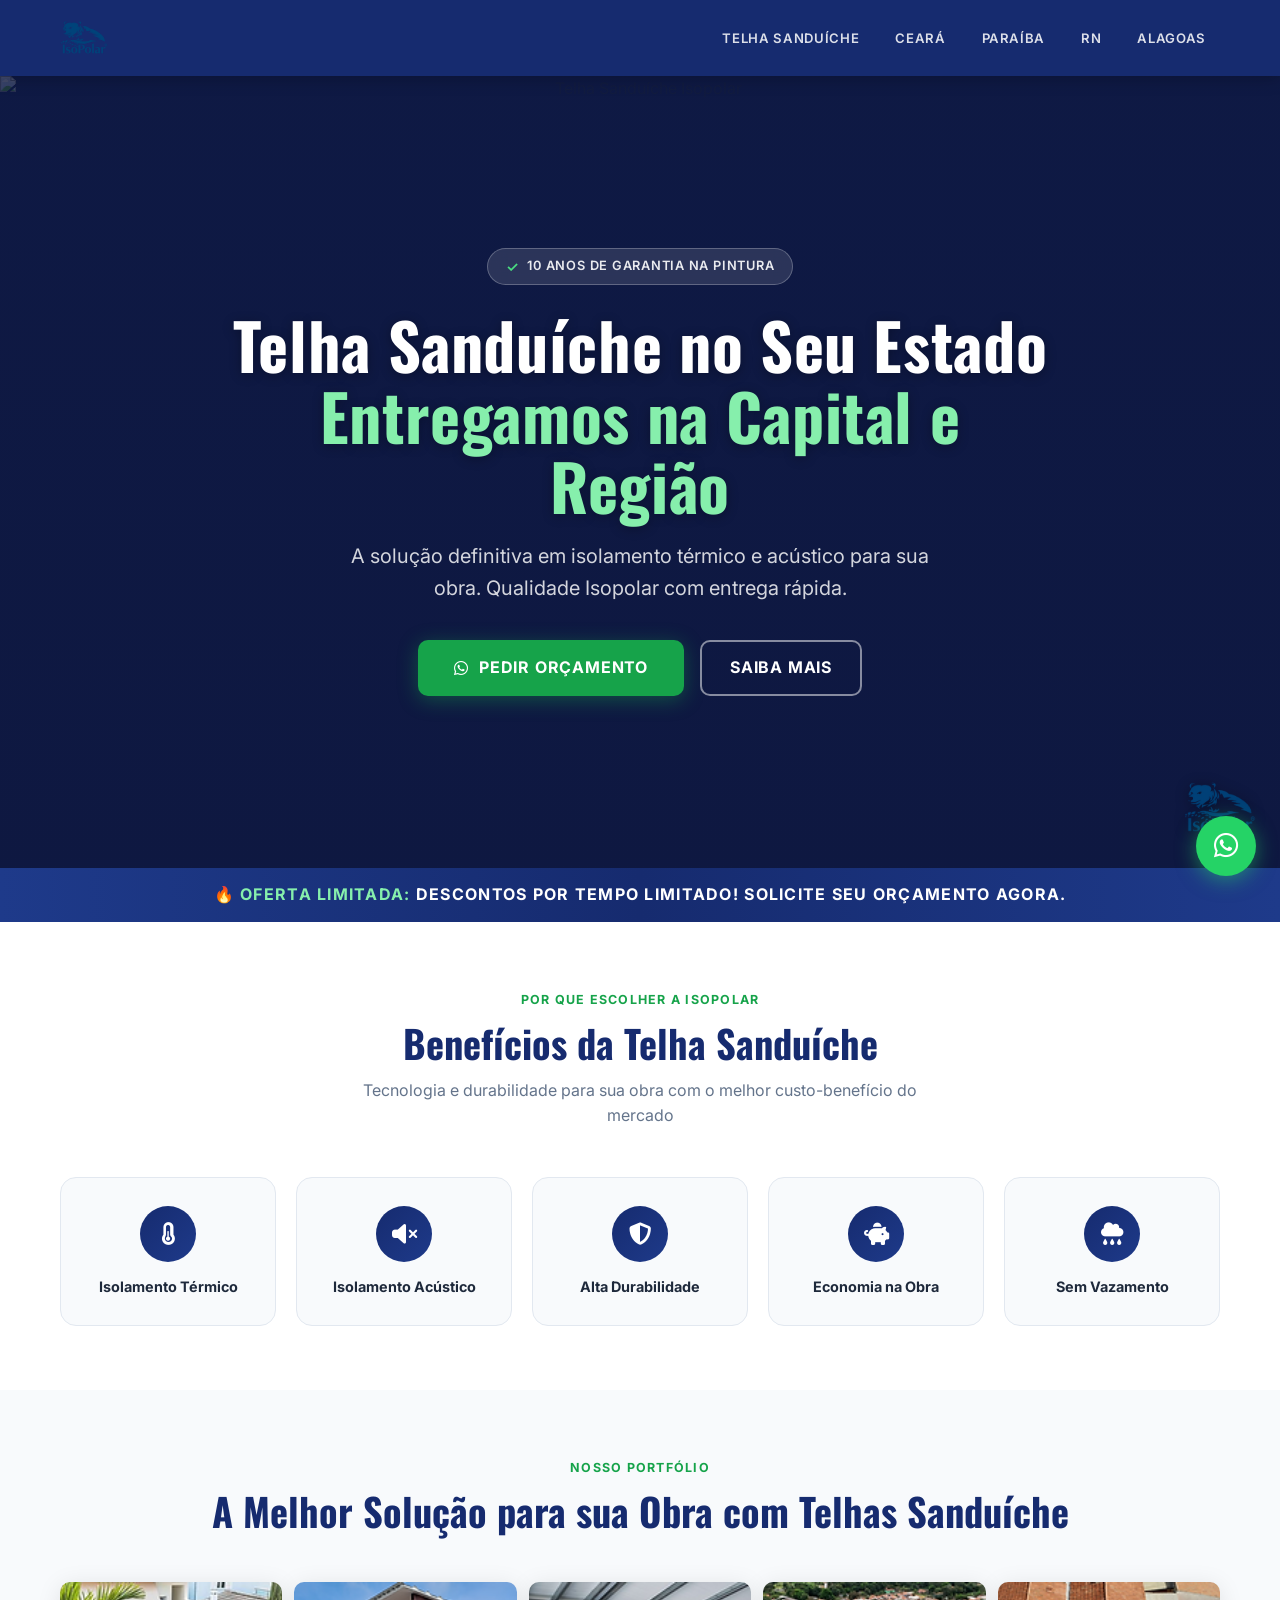
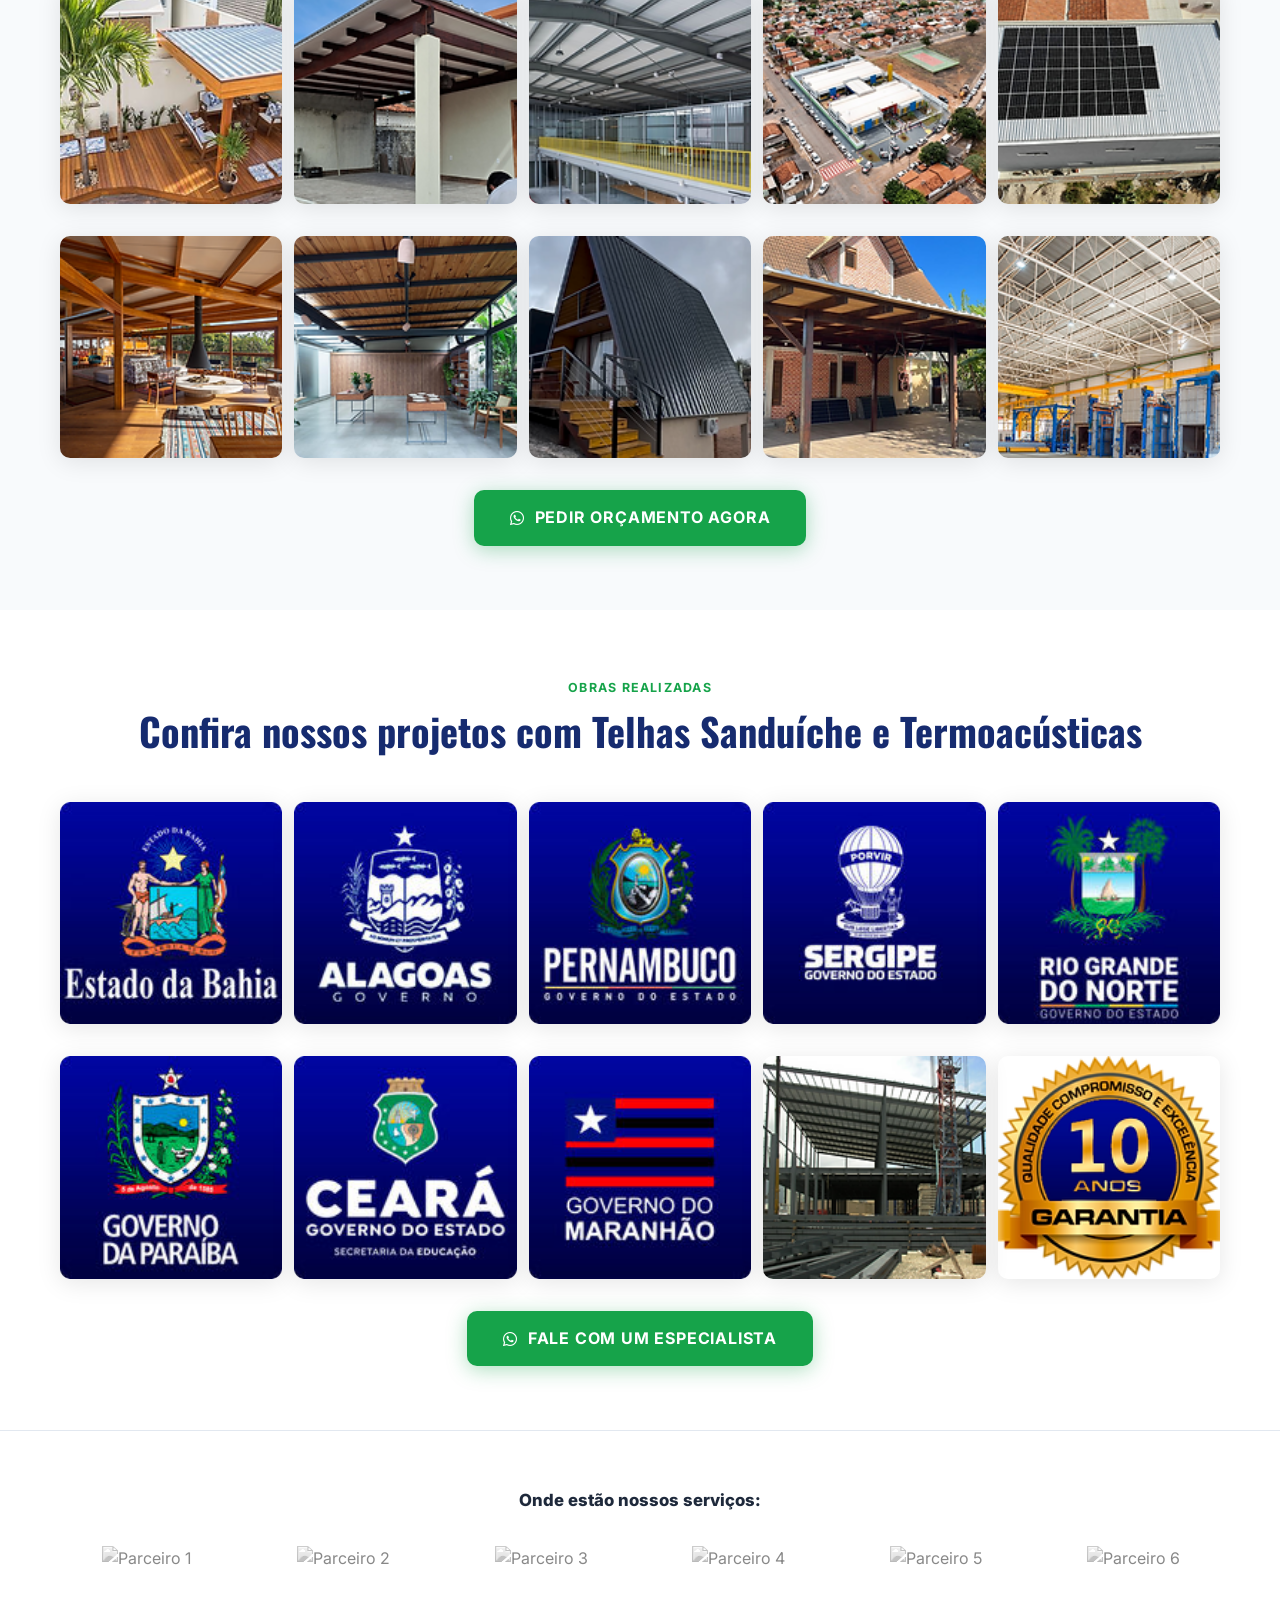
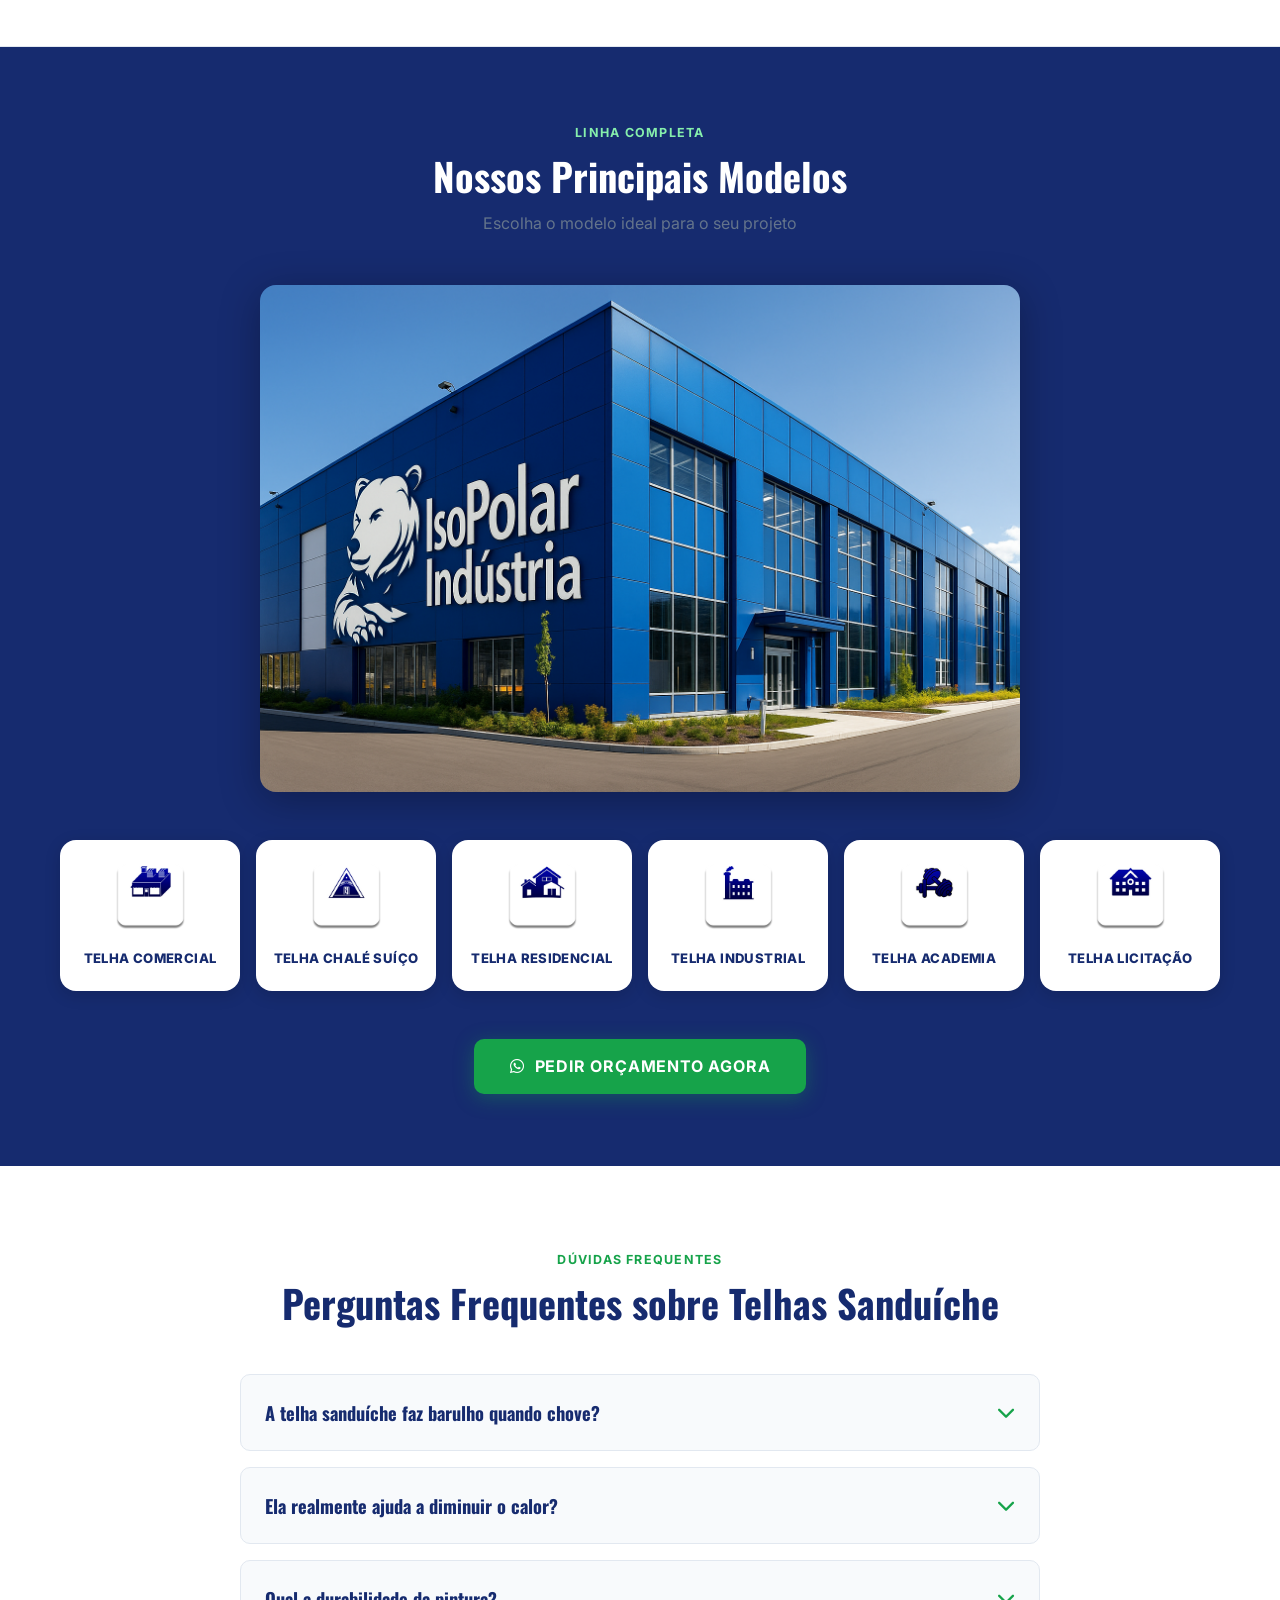
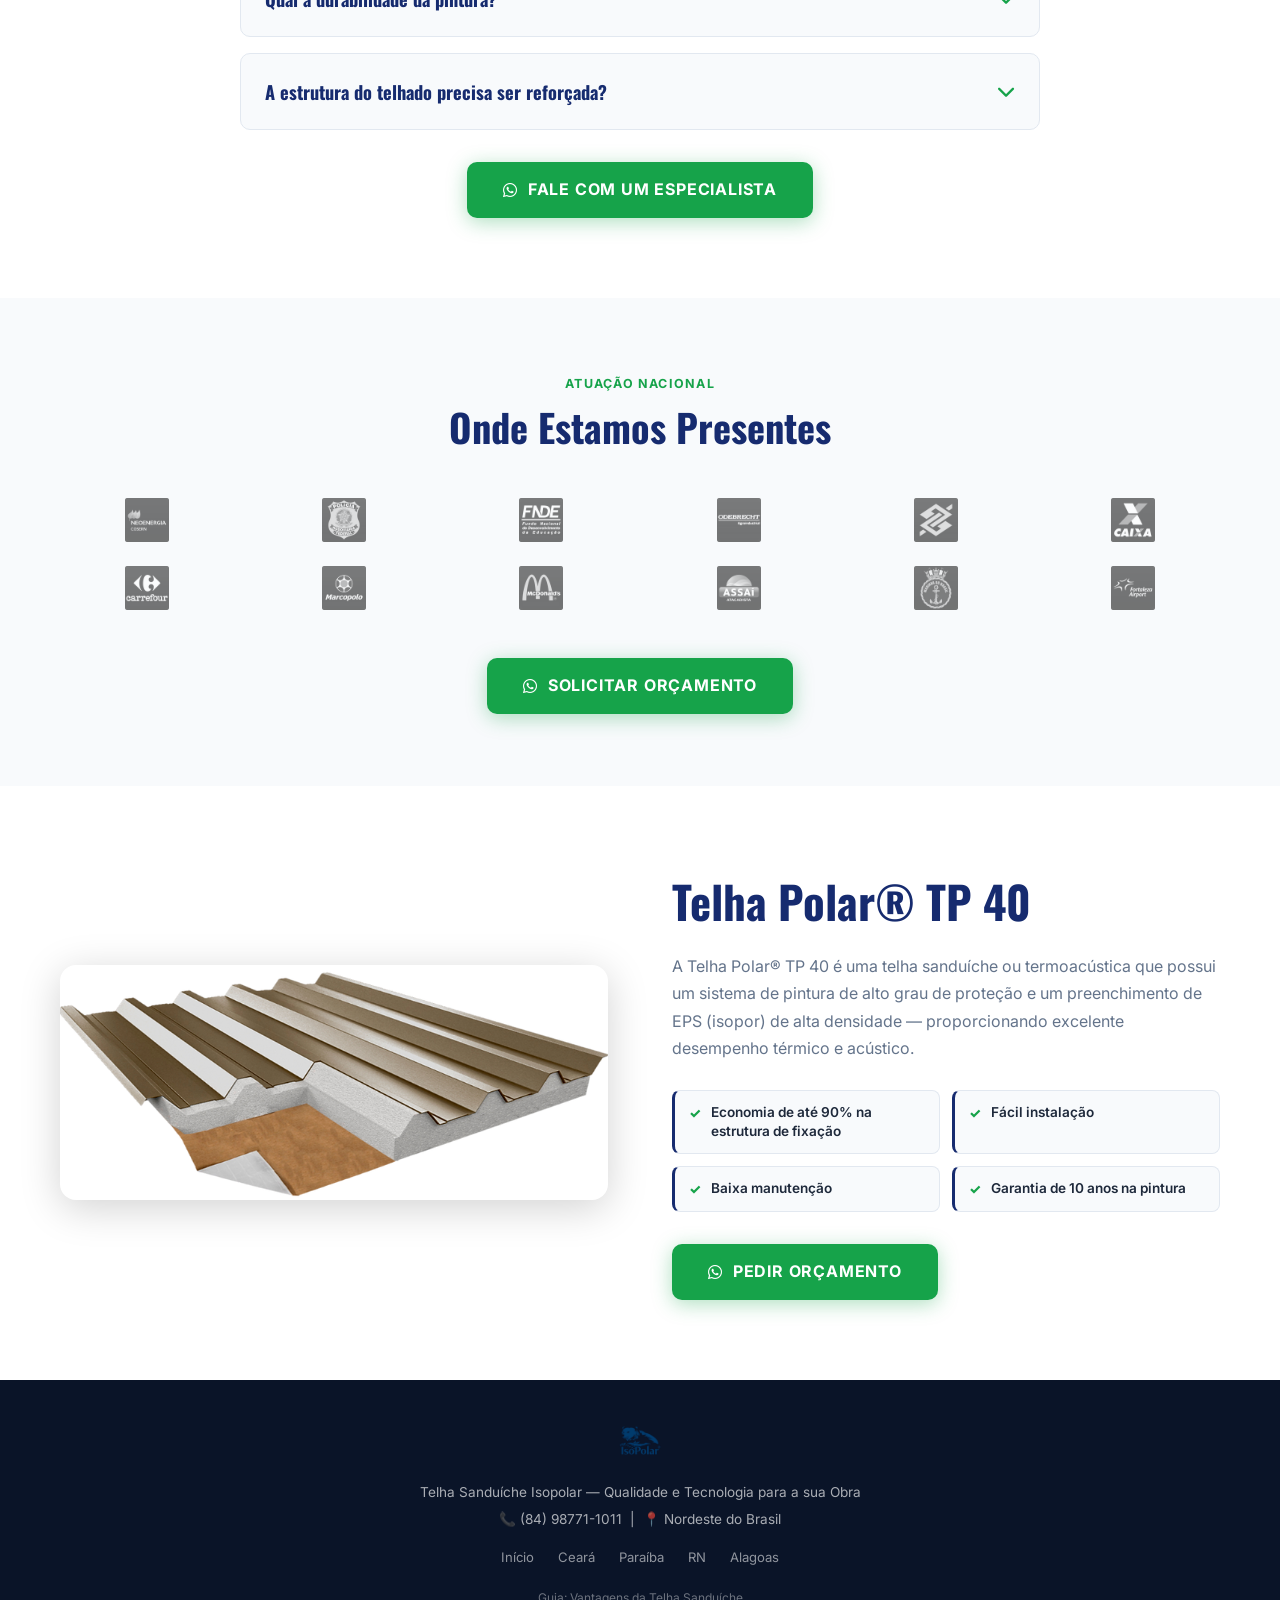
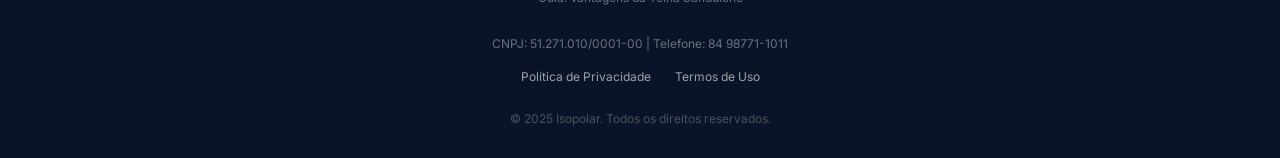
==== commit 551b2af8: "feat(seo): Add blog structure and first SEO article" ====
--- a/index.html
+++ b/index.html
@@ -460,6 +460,10 @@
         <a href="/rn/">RN</a>
         <a href="/al/">Alagoas</a>
       </div>
+      <!-- Hidden links area -->
+      <div class="footer-hidden-links" style="margin-top:16px;">
+        <a href="/blog/vantagens-da-telha-sanduiche.html" style="color:rgba(255,255,255,0.4); font-size:0.75rem; text-decoration:none;">Guia: Vantagens da Telha Sandu&iacute;che</a>
+      </div>
       <p style="margin-top:24px; font-size:0.75rem; opacity:0.6;">CNPJ: 51.271.010/0001-00 | Telefone: 84 98771-1011</p>
       <div style="margin-top:10px; margin-bottom: 20px;">
         <a href="/politica-privacidade.html" style="color:#fff; text-decoration:none; font-size:0.75rem; opacity:0.6; margin:0 10px;">Pol&iacute;tica de Privacidade</a>
--- a/style.css
+++ b/style.css
@@ -1613,3 +1613,109 @@
     right: 18px;
   }
 }
+
+/* ============================================================
+   BLOG / SEO ARTICLES
+   ============================================================ */
+
+.blog-hero {
+  padding: 80px 0 40px;
+  background: var(--bg-light);
+  text-align: center;
+  border-bottom: 1px solid var(--border);
+}
+
+.blog-hero h1 {
+  font-family: var(--font-heading);
+  font-size: clamp(2rem, 5vw, 3.2rem);
+  color: var(--primary);
+  margin-bottom: 24px;
+  line-height: 1.2;
+  font-weight: 800;
+}
+
+.blog-meta {
+  display: flex;
+  justify-content: center;
+  gap: 24px;
+  color: var(--text-muted);
+  font-size: 0.9rem;
+  font-weight: 600;
+}
+
+.blog-content {
+  padding: 64px 0;
+  background: var(--white);
+}
+
+.blog-container {
+  max-width: 800px;
+  margin: 0 auto;
+}
+
+.blog-featured-image {
+  width: 100%;
+  border-radius: var(--radius-lg);
+  margin-bottom: 48px;
+  box-shadow: var(--shadow-lg);
+}
+
+.blog-content p {
+  font-size: 1.1rem;
+  line-height: 1.8;
+  color: var(--text);
+  margin-bottom: 24px;
+}
+
+.blog-lead {
+  font-size: 1.25rem !important;
+  font-weight: 600;
+  color: var(--primary) !important;
+  line-height: 1.7 !important;
+  border-left: 4px solid var(--cta);
+  padding-left: 20px;
+  margin-bottom: 40px !important;
+}
+
+.blog-content h2 {
+  font-family: var(--font-heading);
+  font-size: 2rem;
+  color: var(--primary);
+  margin: 48px 0 24px;
+  font-weight: 700;
+}
+
+.blog-cta-inline {
+  background: linear-gradient(135deg, var(--bg-light) 0%, var(--white) 100%);
+  border: 2px dashed var(--cta);
+  border-radius: var(--radius);
+  padding: 40px;
+  text-align: center;
+  margin: 48px 0;
+}
+
+.blog-cta-inline h3 {
+  font-family: var(--font-heading);
+  font-size: 1.6rem;
+  color: var(--primary);
+  margin-bottom: 12px;
+}
+
+.blog-cta-inline p {
+  font-size: 1rem !important;
+  margin-bottom: 24px !important;
+}
+
+.blog-separator {
+  margin: 64px 0;
+  border: 0;
+  height: 1px;
+  background: var(--border);
+}
+
+@media (max-width: 768px) {
+  .blog-hero { padding: 56px 0 32px; }
+  .blog-content { padding: 40px 0; }
+  .blog-meta { flex-direction: column; gap: 8px; }
+  .blog-cta-inline { padding: 24px; }
+}
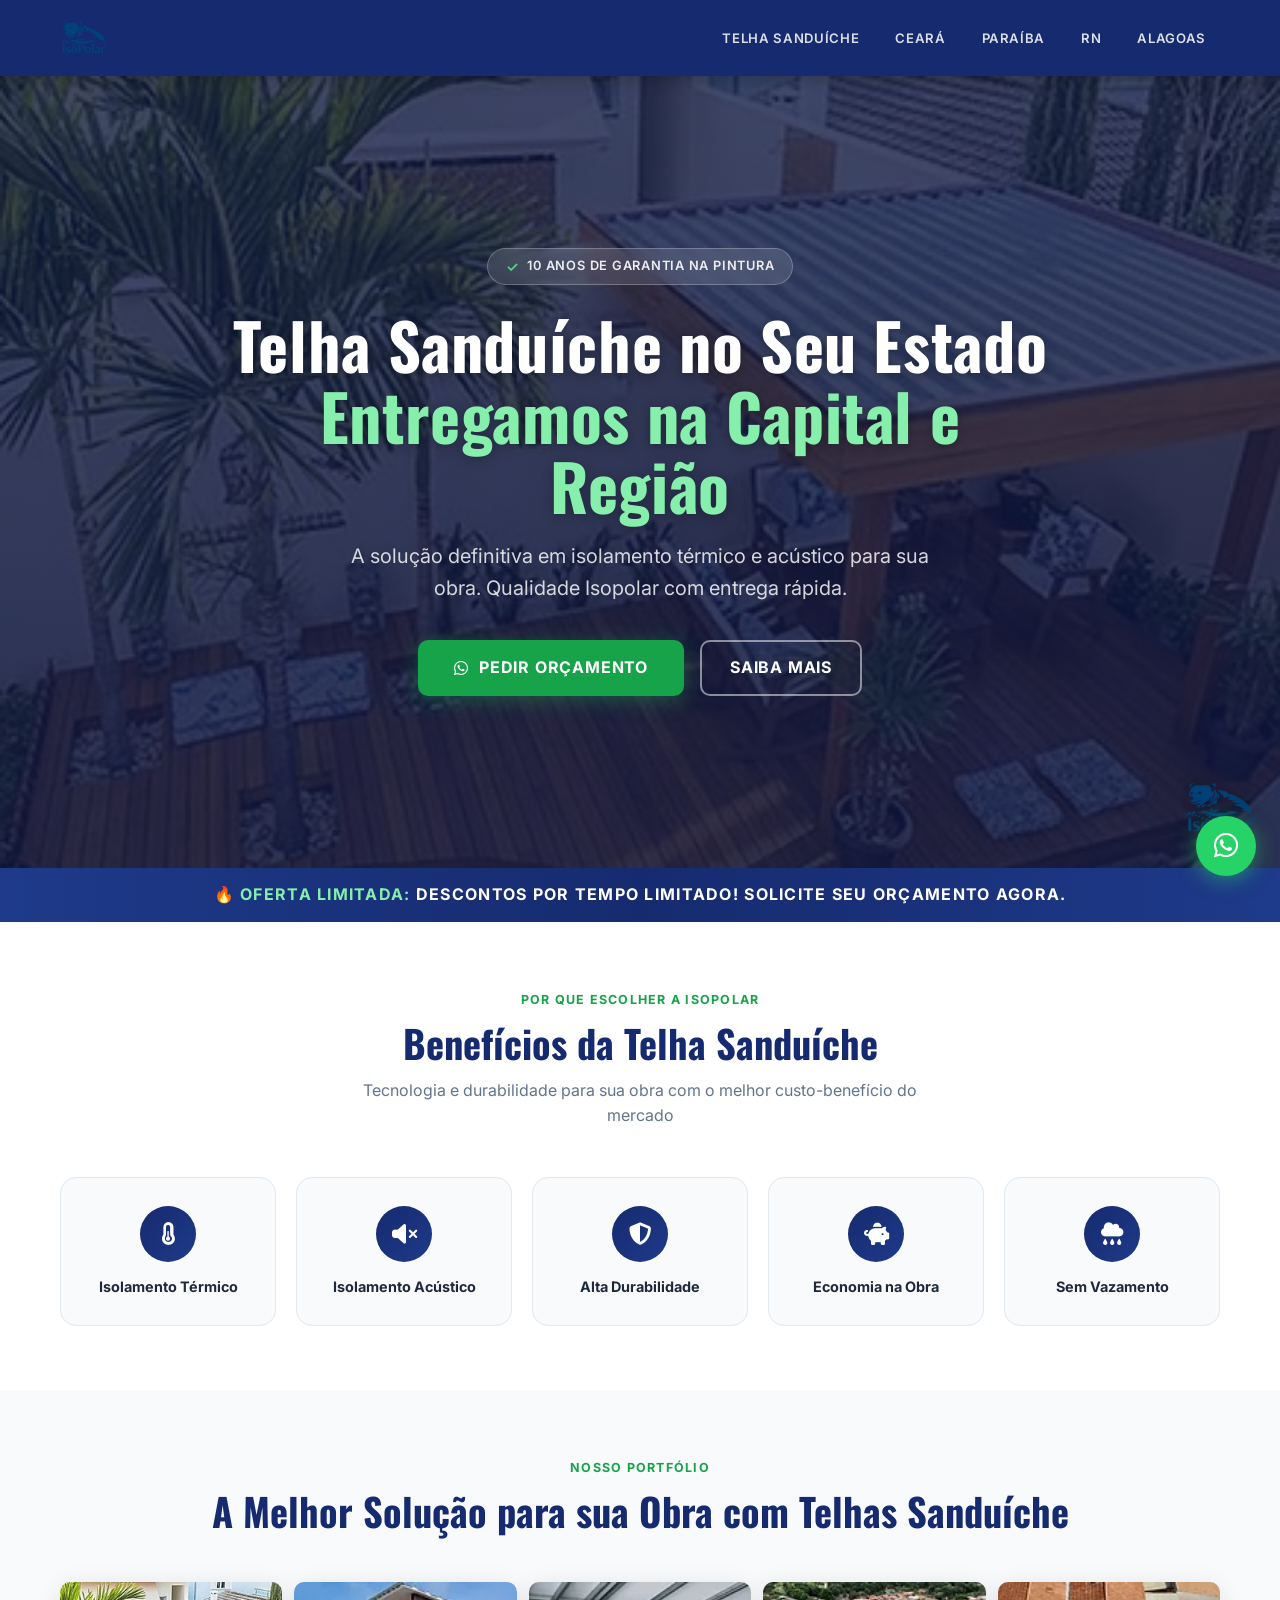
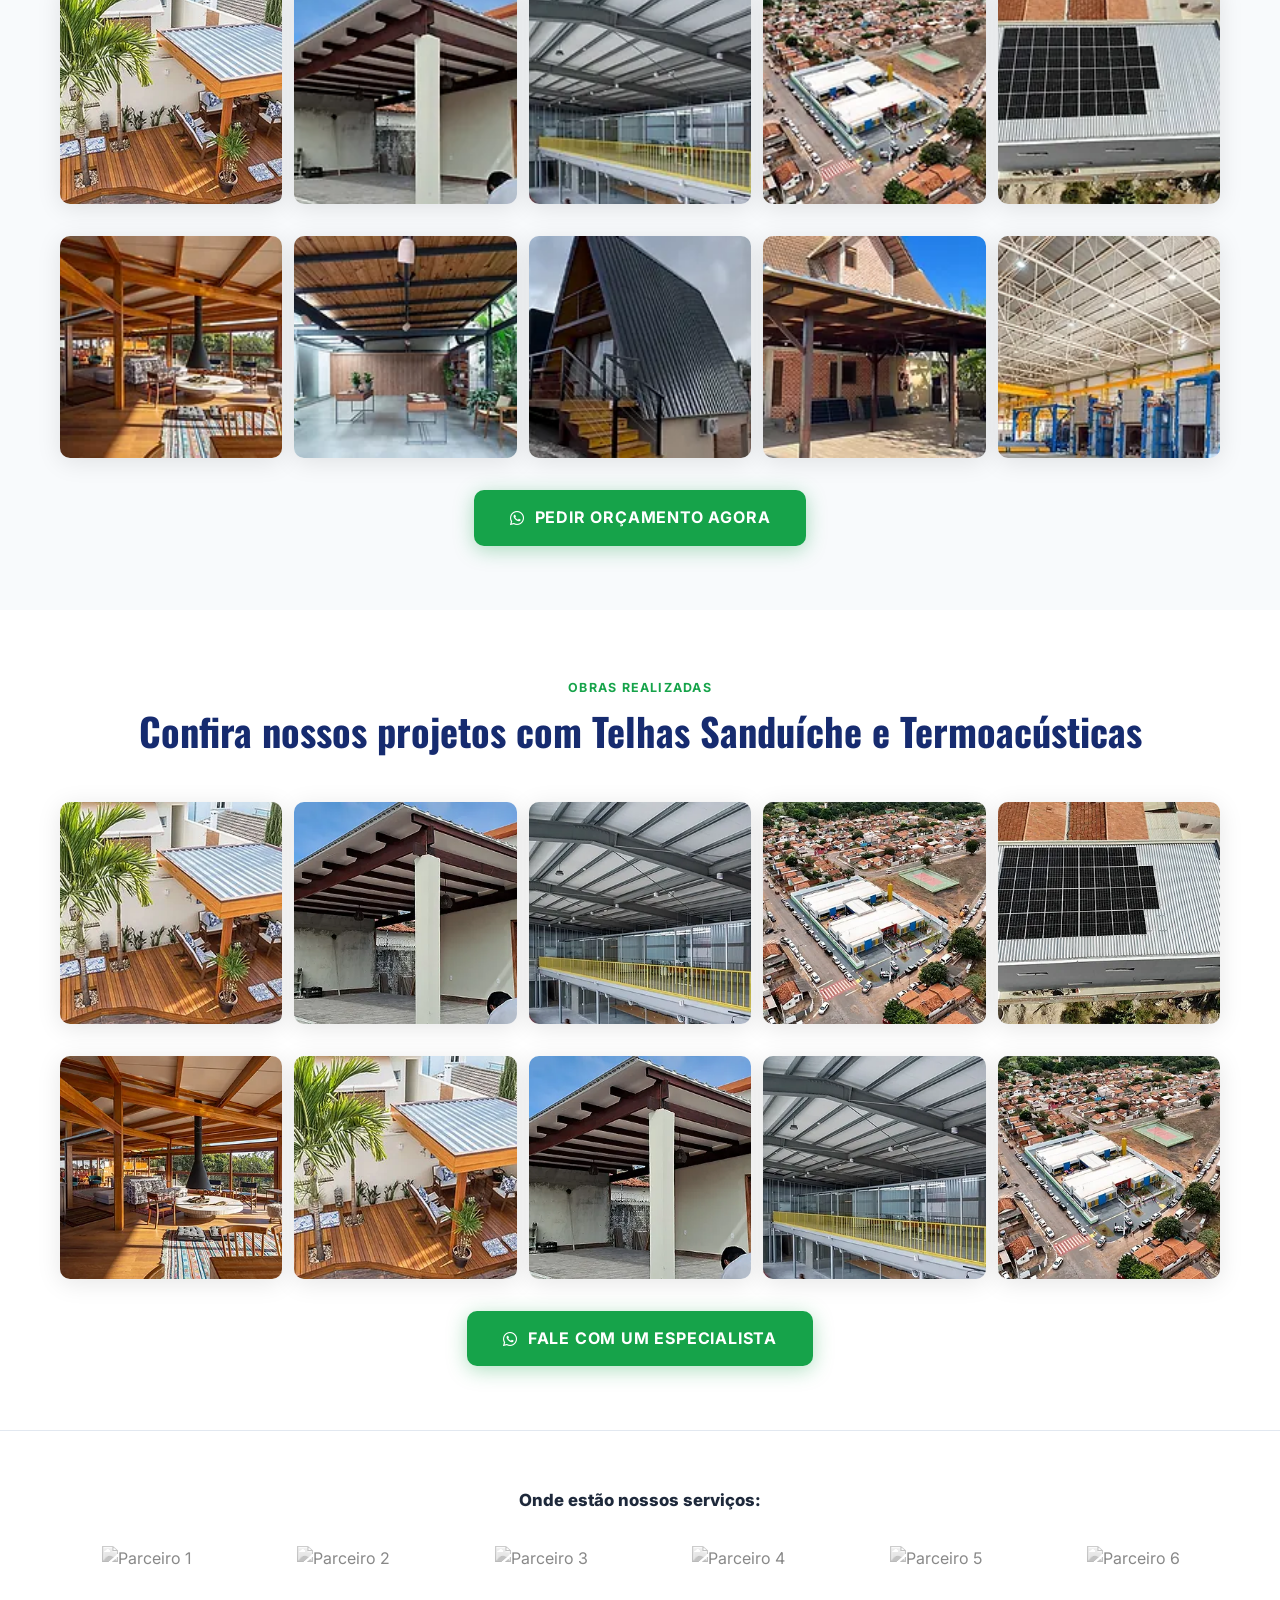
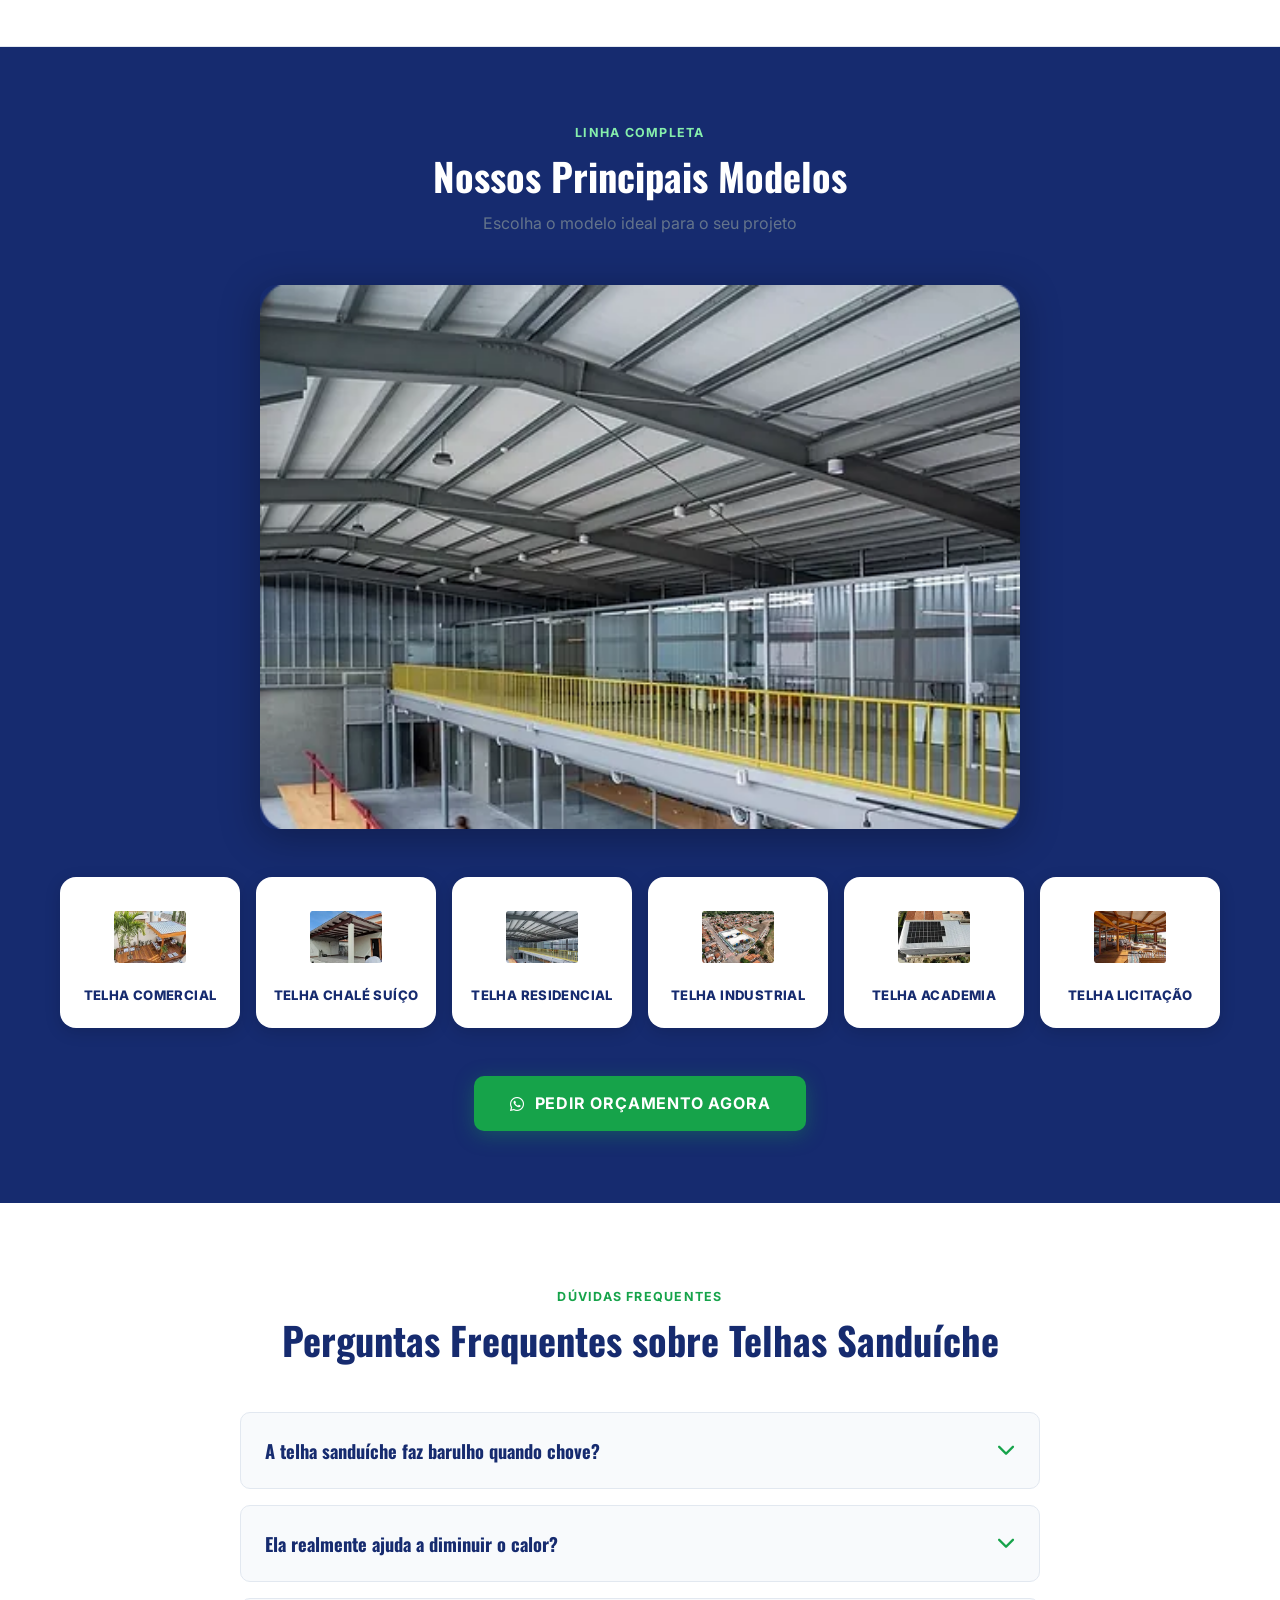
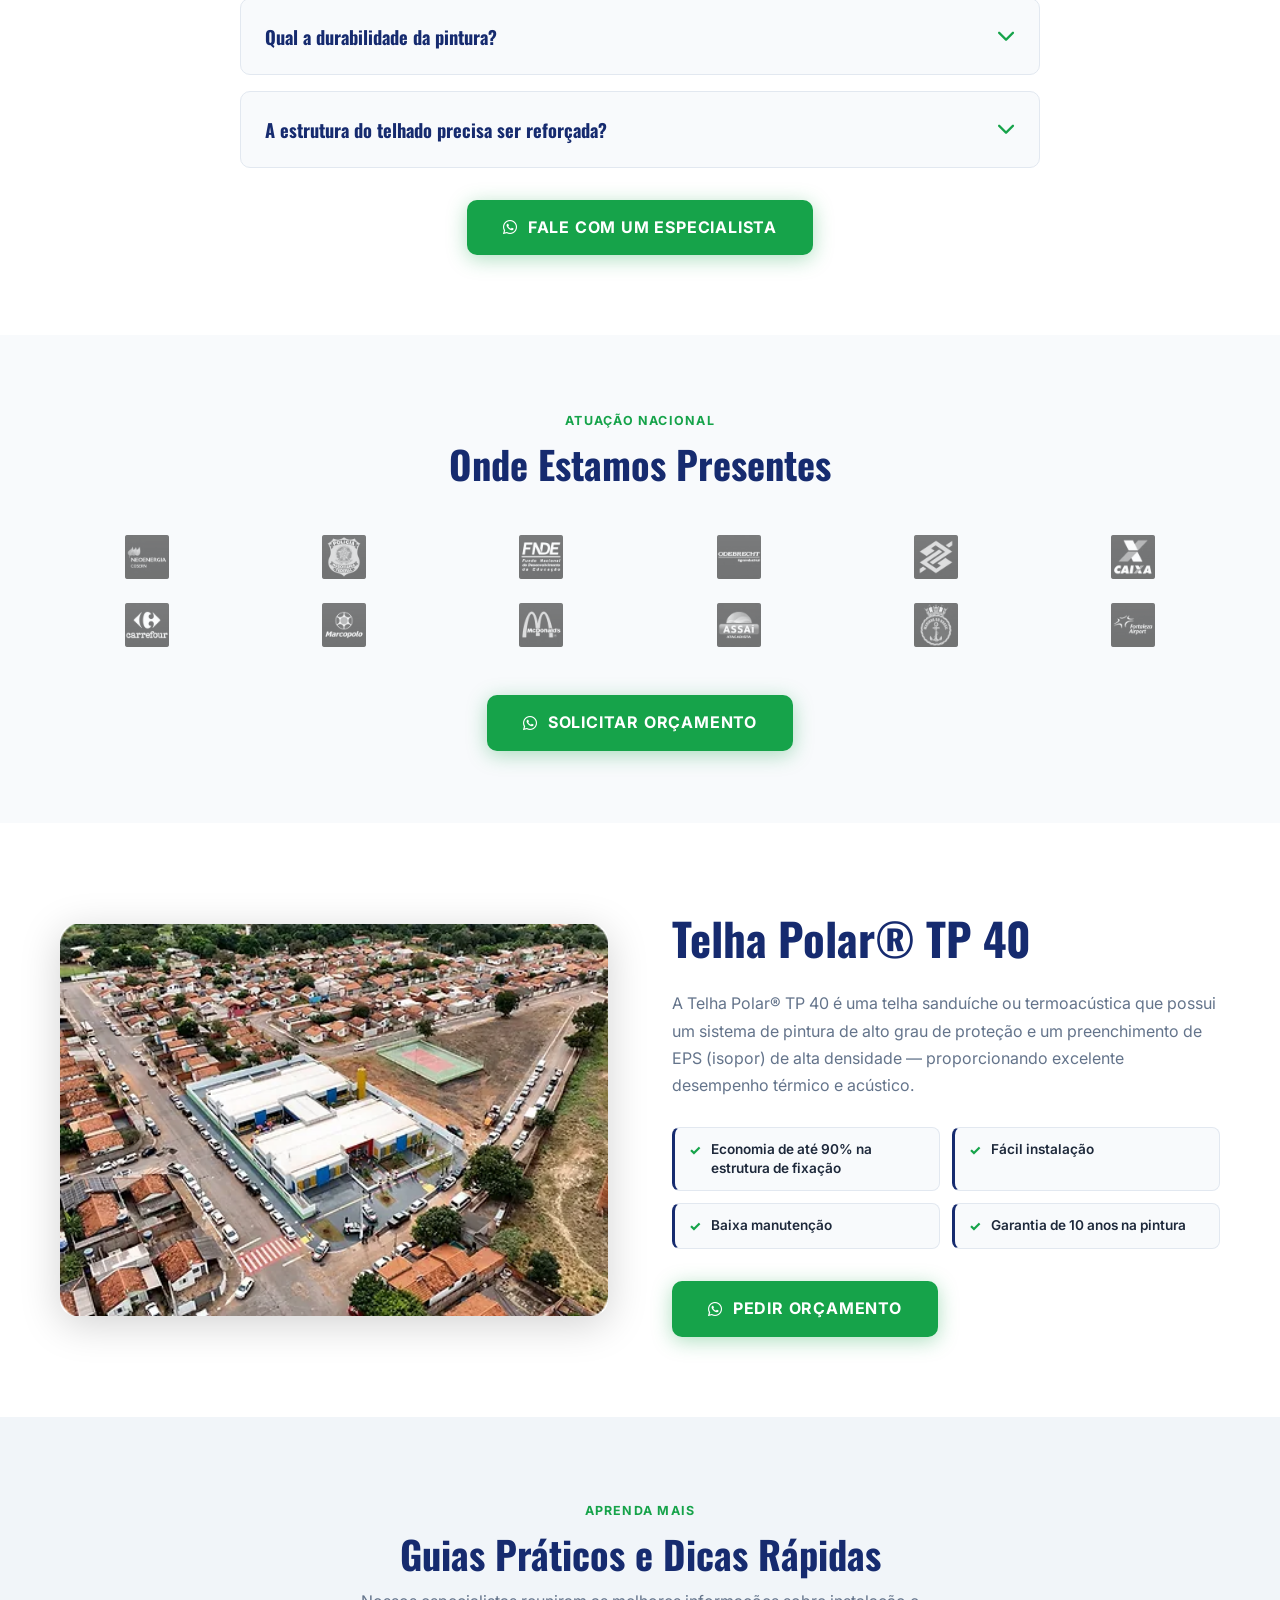
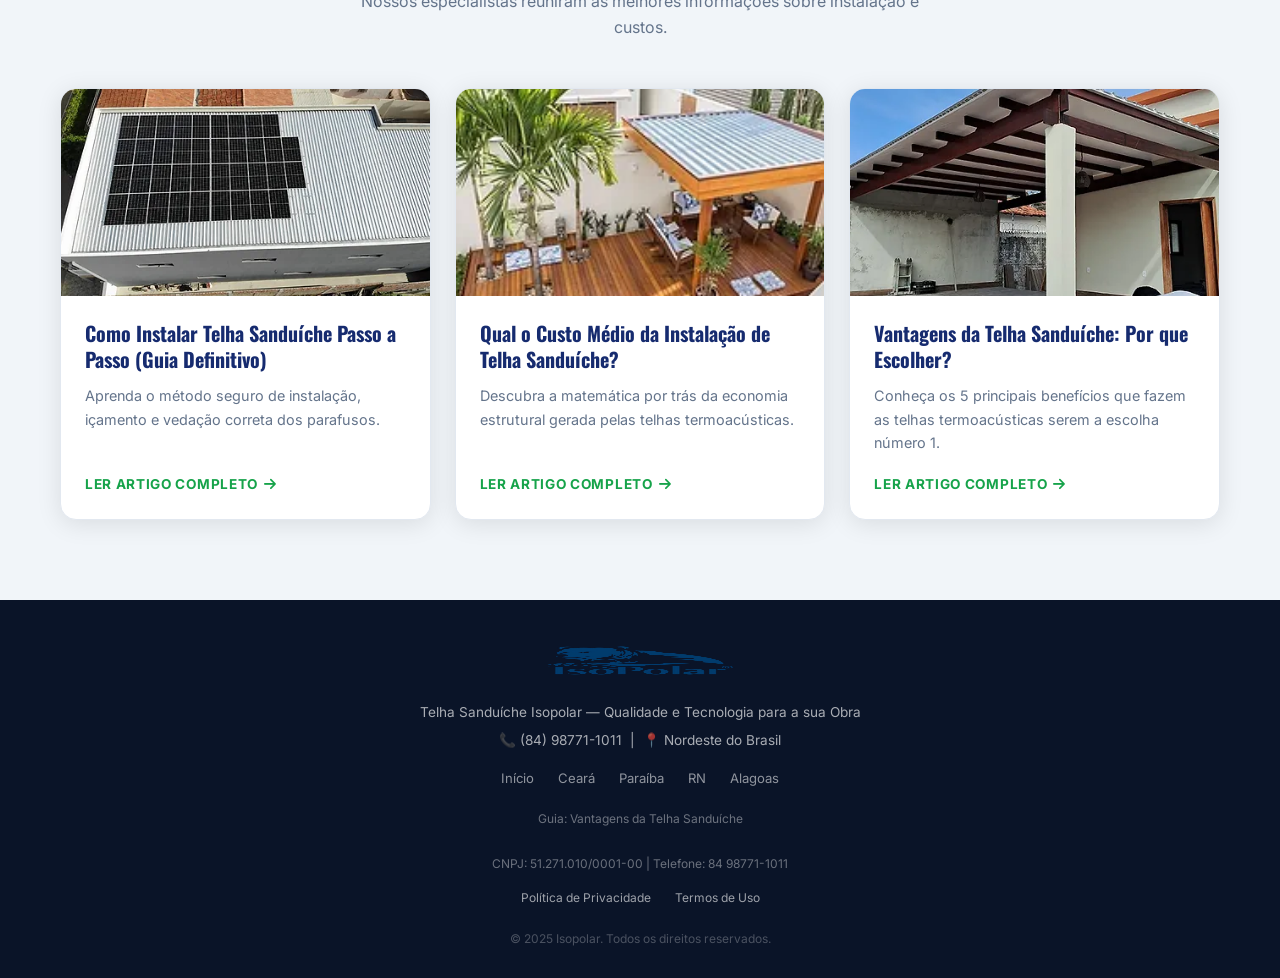
==== commit b0ffa7c3: "feat: otimização GEO, novos artigos de blog e atualização visual de imagens" ====
--- a/index.html
+++ b/index.html
@@ -15,13 +15,19 @@
   })(window,document,'script','dataLayer','GTM-5X6D3NV5');</script>
   <!-- End Google Tag Manager -->
 
-  <link rel="icon" href="/images/6d3a52_3cbe8f9edc8e4963aef2211dcd232a4e~mv2.png" type="image/png">
-  <link rel="apple-touch-icon" href="/images/6d3a52_3cbe8f9edc8e4963aef2211dcd232a4e~mv2_2.png">
+  <link rel="icon" href="/images/6d3a52_3cbe8f9edc8e4963aef2211dcd232a4e~mv2.webp" type="image/png">
+  <link rel="apple-touch-icon" href="/images/6d3a52_3cbe8f9edc8e4963aef2211dcd232a4e~mv2_2.webp">
 
   <link rel="preconnect" href="https://fonts.googleapis.com">
   <link rel="preconnect" href="https://fonts.gstatic.com" crossorigin>
-  <link href="https://fonts.googleapis.com/css2?family=Inter:wght@400;600;700;800&family=Oswald:wght@600;700&display=swap" rel="stylesheet">
-  <link rel="stylesheet" href="https://cdnjs.cloudflare.com/ajax/libs/font-awesome/6.4.0/css/all.min.css">
+  <link rel="preconnect" href="https://cdnjs.cloudflare.com" crossorigin>
+  <link rel="preload" href="https://fonts.googleapis.com/css2?family=Inter:wght@400;600;700;800&family=Oswald:wght@600;700&display=swap" as="style">
+  <link rel="stylesheet" href="https://fonts.googleapis.com/css2?family=Inter:wght@400;600;700;800&family=Oswald:wght@600;700&display=swap" media="print" onload="this.media='all'">
+  <noscript><link rel="stylesheet" href="https://fonts.googleapis.com/css2?family=Inter:wght@400;600;700;800&family=Oswald:wght@600;700&display=swap"></noscript>
+  <link rel="preload" href="https://cdnjs.cloudflare.com/ajax/libs/font-awesome/6.4.0/css/all.min.css" as="style">
+  <link rel="stylesheet" href="https://cdnjs.cloudflare.com/ajax/libs/font-awesome/6.4.0/css/all.min.css" media="print" onload="this.media='all'">
+  <noscript><link rel="stylesheet" href="https://cdnjs.cloudflare.com/ajax/libs/font-awesome/6.4.0/css/all.min.css"></noscript>
+  <link rel="preload" href="/style.css?v=3" as="style">
   <link rel="stylesheet" href="/style.css?v=3">
   <link rel="canonical" href="https://telhapolar40.com.br/" />
 
@@ -71,7 +77,7 @@
       {
         "@type": "LocalBusiness",
         "name": "Isopolar",
-        "image": "https://telhapolar40.com.br/images/6d3a52_3cbe8f9edc8e4963aef2211dcd232a4e~mv2_1.png",
+        "image": "https://telhapolar40.com.br/images/6d3a52_3cbe8f9edc8e4963aef2211dcd232a4e~mv2_1.webp",
         "telephone": "(84) 98771-1011",
         "url": "https://telhapolar40.com.br/",
         "address": {
@@ -106,7 +112,7 @@
   <header>
     <div class="container nav-container">
       <a href="/" class="logo">
-        <img src="/images/6d3a52_3cbe8f9edc8e4963aef2211dcd232a4e~mv2_1.png" alt="Isopolar &mdash; Telha Sandu&iacute;che">
+        <img src="/images/6d3a52_3cbe8f9edc8e4963aef2211dcd232a4e~mv2_1.webp" alt="Isopolar &mdash; Telha Sandu&iacute;che" width="192" height="192">
       </a>
 
       <nav id="main-nav">
@@ -135,10 +141,10 @@
     <section class="hero">
       <img
         class="hero-bg"
-        src="/images/6d3a52_d1c9031114994bd4b1534ae7c4973c48~mv2.gif"
+        src="/images/01_1.webp"
         alt="Telha Sandu&iacute;che Isopolar"
         loading="eager"
-      >
+       width="720" height="1284">
       <div class="hero-overlay"></div>
       <div class="hero-content">
         <div class="hero-badge">10 Anos de Garantia na Pintura</div>
@@ -151,7 +157,7 @@
           <a href="#beneficios" class="btn btn-secondary">Saiba mais</a>
         </div>
       </div>
-      <img class="warranty-seal" src="/images/6d3a52_3cbe8f9edc8e4963aef2211dcd232a4e~mv2_1.png" alt="Garantia 10 anos">
+      <img class="warranty-seal" src="/images/6d3a52_3cbe8f9edc8e4963aef2211dcd232a4e~mv2_1.webp" alt="Garantia 10 anos" width="192" height="192">
     </section>
 
     <!-- ════════════════════════════════════
@@ -208,18 +214,18 @@
           <h2>A Melhor Solu&ccedil;&atilde;o para sua Obra com Telhas Sandu&iacute;che</h2>
         </div>
         <div class="gallery-grid">
-          <div class="gallery-item"><img src="/images/01.png" alt="Telha Sandu&iacute;che 01" loading="lazy"></div>
-          <div class="gallery-item"><img src="/images/02.png" alt="Telha Sandu&iacute;che 02" loading="lazy"></div>
-          <div class="gallery-item"><img src="/images/03.png" alt="Telha Sandu&iacute;che 03" loading="lazy"></div>
-          <div class="gallery-item"><img src="/images/04.png" alt="Telha Sandu&iacute;che 04" loading="lazy"></div>
-          <div class="gallery-item"><img src="/images/05.png" alt="Telha Sandu&iacute;che 05" loading="lazy"></div>
+          <div class="gallery-item"><img src="/images/01_1.webp" alt="Telha Sandu&iacute;che 01" loading="lazy" width="218" height="156"></div>
+          <div class="gallery-item"><img src="/images/02.webp" alt="Telha Sandu&iacute;che 02" loading="lazy" width="218" height="156"></div>
+          <div class="gallery-item"><img src="/images/03.webp" alt="Telha Sandu&iacute;che 03" loading="lazy" width="218" height="156"></div>
+          <div class="gallery-item"><img src="/images/04.webp" alt="Telha Sandu&iacute;che 04" loading="lazy" width="218" height="156"></div>
+          <div class="gallery-item"><img src="/images/05.webp" alt="Telha Sandu&iacute;che 05" loading="lazy" width="218" height="156"></div>
         </div>
         <div class="gallery-grid">
-          <div class="gallery-item"><img src="/images/06.png" alt="Telha Sandu&iacute;che 06" loading="lazy"></div>
-          <div class="gallery-item"><img src="/images/07.png" alt="Telha Sandu&iacute;che 07" loading="lazy"></div>
-          <div class="gallery-item"><img src="/images/08.png" alt="Telha Sandu&iacute;che 08" loading="lazy"></div>
-          <div class="gallery-item"><img src="/images/09.png" alt="Telha Sandu&iacute;che 09" loading="lazy"></div>
-          <div class="gallery-item"><img src="/images/10.png" alt="Telha Sandu&iacute;che 10" loading="lazy"></div>
+          <div class="gallery-item"><img src="/images/06.webp" alt="Telha Sandu&iacute;che 06" loading="lazy" width="218" height="156"></div>
+          <div class="gallery-item"><img src="/images/07.webp" alt="Telha Sandu&iacute;che 07" loading="lazy" width="218" height="156"></div>
+          <div class="gallery-item"><img src="/images/08.webp" alt="Telha Sandu&iacute;che 08" loading="lazy" width="218" height="156"></div>
+          <div class="gallery-item"><img src="/images/09.webp" alt="Telha Sandu&iacute;che 09" loading="lazy" width="218" height="156"></div>
+          <div class="gallery-item"><img src="/images/10.webp" alt="Telha Sandu&iacute;che 10" loading="lazy" width="218" height="156"></div>
         </div>
         <div class="text-center mt-32">
           <a href="https://wa.me/5584987711011?text=Ol%C3%A1,%20gostaria%20de%20receber%20um%20or%C3%A7amento%20de%20telha%20sandu%C3%ADche" class="btn-cta">
@@ -239,18 +245,18 @@
           <h2>Confira nossos projetos com Telhas Sandu&iacute;che e Termoac&uacute;sticas</h2>
         </div>
         <div class="gallery-grid">
-          <div class="gallery-item"><img src="/images/6d3a52_5b79eae6a16a42a1b4a0bc57cc76c7d8~mv2.jpg" alt="Obra 01" loading="lazy"></div>
-          <div class="gallery-item"><img src="/images/6d3a52_7d0ee299dcb849f0bffa3c0d9443721d~mv2.jpg" alt="Obra 02" loading="lazy"></div>
-          <div class="gallery-item"><img src="/images/6d3a52_96e7c6ee8c9e426781e4df1b1e980a68~mv2.jpg" alt="Obra 03" loading="lazy"></div>
-          <div class="gallery-item"><img src="/images/6d3a52_a27b1794287c4f89b0bf62f867063650~mv2.jpg" alt="Obra 04" loading="lazy"></div>
-          <div class="gallery-item"><img src="/images/6d3a52_e1737dfe7bac4a4c8b7164b8219b8076~mv2.jpg" alt="Obra 05" loading="lazy"></div>
+          <div class="gallery-item"><img src="/images/01_1.webp" alt="Obra 01" loading="lazy" width="149" height="149"></div>
+          <div class="gallery-item"><img src="/images/02_1.webp" alt="Obra 02" loading="lazy" width="149" height="149"></div>
+          <div class="gallery-item"><img src="/images/03_1.webp" alt="Obra 03" loading="lazy" width="149" height="149"></div>
+          <div class="gallery-item"><img src="/images/04_1.webp" alt="Obra 04" loading="lazy" width="149" height="149"></div>
+          <div class="gallery-item"><img src="/images/05_1.webp" alt="Obra 05" loading="lazy" width="149" height="149"></div>
         </div>
         <div class="gallery-grid">
-          <div class="gallery-item"><img src="/images/6d3a52_e5068a1a380a40f9b9ef83b7bd789b44~mv2.jpg" alt="Obra 06" loading="lazy"></div>
-          <div class="gallery-item"><img src="/images/6d3a52_69bc3219309949fca5ca58a826cf226c~mv2.jpg" alt="Obra 07" loading="lazy"></div>
-          <div class="gallery-item"><img src="/images/6d3a52_0e8839df4d2a4dcfb223893061ad78b0~mv2.jpg" alt="Obra 08" loading="lazy"></div>
-          <div class="gallery-item"><img src="/images/326266965_715237060058963_539933.png" alt="Obra 09" loading="lazy"></div>
-          <div class="gallery-item"><img src="/images/6d3a52_35533af3bf5d481d8639a091a30a3cac~mv2.png" alt="Obra 10" loading="lazy"></div>
+          <div class="gallery-item"><img src="/images/06_1.webp" alt="Obra 06" loading="lazy" width="149" height="149"></div>
+          <div class="gallery-item"><img src="/images/01_1.webp" alt="Obra 07" loading="lazy" width="149" height="149"></div>
+          <div class="gallery-item"><img src="/images/02_1.webp" alt="Obra 08" loading="lazy" width="149" height="149"></div>
+          <div class="gallery-item"><img src="/images/03_1.webp" alt="Obra 09" loading="lazy" width="218" height="156"></div>
+          <div class="gallery-item"><img src="/images/04_1.webp" alt="Obra 10" loading="lazy" width="184" height="160"></div>
         </div>
         <div class="text-center mt-32">
           <a href="https://wa.me/5584987711011?text=Ol%C3%A1,%20gostaria%20de%20receber%20um%20or%C3%A7amento%20de%20telha%20sandu%C3%ADche" class="btn-cta">
@@ -289,33 +295,33 @@
         </div>
         <img
           class="models-image"
-          src="/images/6d3a52_a76ee882f49843958c59255f1246f5d7~mv2.png"
+          src="/images/03_1.webp"
           alt="Modelos de Telhas Isopolar"
           loading="lazy"
-        >
+         width="1536" height="1024">
         <div class="categories-grid">
           <div class="category-card">
-            <img src="/images/Telhas para Comercio.png" alt="Telha Comercial" loading="lazy">
+            <img src="/images/01.webp" alt="Telha Comercial" loading="lazy" width="184" height="192">
             <h3>Telha Comercial</h3>
           </div>
           <div class="category-card">
-            <img src="/images/Telhas para Chal&eacute; Sui&ccedil;o.png" alt="Telha Chal&eacute; Su&iacute;&ccedil;o" loading="lazy">
+            <img src="/images/02.webp" alt="Telha Chal&eacute; Su&iacute;&ccedil;o" loading="lazy" width="184" height="192">
             <h3>Telha Chal&eacute; Su&iacute;&ccedil;o</h3>
           </div>
           <div class="category-card">
-            <img src="/images/Telha Residencial.png" alt="Telha Residencial" loading="lazy">
+            <img src="/images/03.webp" alt="Telha Residencial" loading="lazy" width="184" height="192">
             <h3>Telha Residencial</h3>
           </div>
           <div class="category-card">
-            <img src="/images/Telha Industrial.png" alt="Telha Industrial" loading="lazy">
+            <img src="/images/04.webp" alt="Telha Industrial" loading="lazy" width="184" height="192">
             <h3>Telha Industrial</h3>
           </div>
           <div class="category-card">
-            <img src="/images/academia.png" alt="Telha Academia" loading="lazy">
+            <img src="/images/05.webp" alt="Telha Academia" loading="lazy" width="184" height="192">
             <h3>Telha Academia</h3>
           </div>
           <div class="category-card">
-            <img src="/images/Telhas para Licita&ccedil;&atilde;o.png" alt="Telha Licita&ccedil;&atilde;o" loading="lazy">
+            <img src="/images/06.webp" alt="Telha Licita&ccedil;&atilde;o" loading="lazy" width="184" height="192">
             <h3>Telha Licita&ccedil;&atilde;o</h3>
           </div>
         </div>
@@ -392,18 +398,18 @@
           <h2>Onde Estamos Presentes</h2>
         </div>
         <div class="logo-grid">
-          <img src="/images/6d3a52_02c522f90ac74fd293e068c929d1acdd~mv2.png" alt="Estado 1" loading="lazy">
-          <img src="/images/6d3a52_83e866aaa1b44e1a9eb596c03c7dc51b~mv2.png" alt="Estado 2" loading="lazy">
-          <img src="/images/6d3a52_a1655c645dbf48de9af15eebe3fe3d8f~mv2.png" alt="Estado 3" loading="lazy">
-          <img src="/images/6d3a52_50db2fb07af247aa95de8656932c80ed~mv2.png" alt="Estado 4" loading="lazy">
-          <img src="/images/6d3a52_e0e5758421944888a72b9b5eedf38086~mv2.png" alt="Estado 5" loading="lazy">
-          <img src="/images/6d3a52_05b1e4bccb1f4375a5bcc64f08f7e97f~mv2.png" alt="Estado 6" loading="lazy">
-          <img src="/images/6d3a52_87f9778b17374653af24045384bba15c~mv2.png" alt="Estado 7" loading="lazy">
-          <img src="/images/6d3a52_4f226f806c1e4baab53ea087cd91e4ed~mv2.png" alt="Estado 8" loading="lazy">
-          <img src="/images/6d3a52_eb23e0a392284aa79dd24aa9da6ad5eb~mv2.png" alt="Estado 9" loading="lazy">
-          <img src="/images/6d3a52_179f43ab854143758d3b44e177b5c354~mv2.png" alt="Estado 10" loading="lazy">
-          <img src="/images/6d3a52_e1c1cd08760a41e2bccdae7051ab75ce~mv2.png" alt="Estado 11" loading="lazy">
-          <img src="/images/6d3a52_27c4651e26084afcbd5ca112c648ee26~mv2.png" alt="Estado 12" loading="lazy">
+          <img src="/images/6d3a52_02c522f90ac74fd293e068c929d1acdd~mv2.webp" alt="Estado 1" loading="lazy" width="110" height="110">
+          <img src="/images/6d3a52_83e866aaa1b44e1a9eb596c03c7dc51b~mv2.webp" alt="Estado 2" loading="lazy" width="110" height="110">
+          <img src="/images/6d3a52_a1655c645dbf48de9af15eebe3fe3d8f~mv2.webp" alt="Estado 3" loading="lazy" width="110" height="110">
+          <img src="/images/6d3a52_50db2fb07af247aa95de8656932c80ed~mv2.webp" alt="Estado 4" loading="lazy" width="110" height="110">
+          <img src="/images/6d3a52_e0e5758421944888a72b9b5eedf38086~mv2.webp" alt="Estado 5" loading="lazy" width="110" height="110">
+          <img src="/images/6d3a52_05b1e4bccb1f4375a5bcc64f08f7e97f~mv2.webp" alt="Estado 6" loading="lazy" width="110" height="110">
+          <img src="/images/6d3a52_87f9778b17374653af24045384bba15c~mv2.webp" alt="Estado 7" loading="lazy" width="110" height="110">
+          <img src="/images/6d3a52_4f226f806c1e4baab53ea087cd91e4ed~mv2.webp" alt="Estado 8" loading="lazy" width="110" height="110">
+          <img src="/images/6d3a52_eb23e0a392284aa79dd24aa9da6ad5eb~mv2.webp" alt="Estado 9" loading="lazy" width="110" height="110">
+          <img src="/images/6d3a52_179f43ab854143758d3b44e177b5c354~mv2.webp" alt="Estado 10" loading="lazy" width="110" height="110">
+          <img src="/images/6d3a52_e1c1cd08760a41e2bccdae7051ab75ce~mv2.webp" alt="Estado 11" loading="lazy" width="110" height="110">
+          <img src="/images/6d3a52_27c4651e26084afcbd5ca112c648ee26~mv2.webp" alt="Estado 12" loading="lazy" width="110" height="110">
         </div>
         <div class="text-center mt-48">
           <a href="https://wa.me/5584987711011?text=Ol%C3%A1,%20gostaria%20de%20receber%20um%20or%C3%A7amento%20de%20telha%20sandu%C3%ADche" class="btn-cta">
@@ -420,7 +426,7 @@
       <div class="container">
         <div class="product-grid">
           <div class="product-image">
-            <img src="/images/6d3a52_4d8854c5562944af86ecd030bfb8db0d~mv2.png" alt="Telha Polar TP40 &mdash; Detalhe estrutural">
+            <img src="/images/04_1.webp" alt="Telha Polar TP40 &mdash; Detalhe estrutural" width="733" height="315">
           </div>
           <div class="product-content">
             <h2>Telha Polar&reg; TP 40</h2>
@@ -443,13 +449,53 @@
 
   </main>
 
+  
+    <!-- ════════════════════════════════════
+         BLOG PREVIEW SECTION
+    ════════════════════════════════════ -->
+    <section class="blog-preview-section">
+      <div class="container">
+        <div class="section-title">
+          <span class="eyebrow">Aprenda Mais</span>
+          <h2>Guias Práticos e Dicas Rápidas</h2>
+          <p>Nossos especialistas reuniram as melhores informações sobre instalação e custos.</p>
+        </div>
+        <div class="blog-preview-grid">
+          <a href="/blog/como-instalar-telha-sanduiche-passo-a-passo.html" class="blog-preview-card">
+            <img src="/images/05_1.webp" alt="Como instalar passo a passo" class="blog-preview-img" width="400" height="225">
+            <div class="blog-preview-content">
+              <h3>Como Instalar Telha Sanduíche Passo a Passo (Guia Definitivo)</h3>
+              <p>Aprenda o método seguro de instalação, içamento e vedação correta dos parafusos.</p>
+              <span class="blog-preview-link">Ler Artigo Completo <i class="fas fa-arrow-right"></i></span>
+            </div>
+          </a>
+          <a href="/blog/custo-medio-instalacao-telha-sanduiche.html" class="blog-preview-card">
+            <img src="/images/01.webp" alt="Custo médio de instalação" class="blog-preview-img" width="400" height="225">
+            <div class="blog-preview-content">
+              <h3>Qual o Custo Médio da Instalação de Telha Sanduíche?</h3>
+              <p>Descubra a matemática por trás da economia estrutural gerada pelas telhas termoacústicas.</p>
+              <span class="blog-preview-link">Ler Artigo Completo <i class="fas fa-arrow-right"></i></span>
+            </div>
+          </a>
+          <a href="/blog/vantagens-da-telha-sanduiche.html" class="blog-preview-card">
+            <img src="/images/02_1.webp" alt="Vantagens da Telha Sanduíche" class="blog-preview-img" width="400" height="225">
+            <div class="blog-preview-content">
+              <h3>Vantagens da Telha Sanduíche: Por que Escolher?</h3>
+              <p>Conheça os 5 principais benefícios que fazem as telhas termoacústicas serem a escolha número 1.</p>
+              <span class="blog-preview-link">Ler Artigo Completo <i class="fas fa-arrow-right"></i></span>
+            </div>
+          </a>
+        </div>
+      </div>
+    </section>
+
   <!-- ════════════════════════════════════
        FOOTER
   ════════════════════════════════════ -->
   <footer>
     <div class="container">
       <div class="footer-logo">
-        <img src="/images/6d3a52_3cbe8f9edc8e4963aef2211dcd232a4e~mv2_1.png" alt="Isopolar">
+        <img src="/images/6d3a52_3cbe8f9edc8e4963aef2211dcd232a4e~mv2_1.webp" alt="Isopolar" width="192" height="192">
       </div>
       <p>Telha Sandu&iacute;che Isopolar &mdash; Qualidade e Tecnologia para a sua Obra</p>
       <p>&#128222; (84) 98771-1011 &nbsp;|&nbsp; &#128205; Nordeste do Brasil</p>
@@ -480,7 +526,7 @@
 
 
 
-  <script src="/main.js?v=4"></script>
+  <script src="/main.js?v=4" defer></script>
 </body>
 </html>
 
--- a/style.css
+++ b/style.css
@@ -1660,6 +1660,23 @@
   box-shadow: var(--shadow-lg);
 }
 
+.blog-video-container {
+  width: 100%;
+  max-width: 360px;
+  margin: 0 auto 48px;
+  border-radius: var(--radius-lg);
+  overflow: hidden;
+  box-shadow: var(--shadow-lg);
+  aspect-ratio: 9/16;
+}
+
+.blog-video-container iframe {
+  width: 100%;
+  height: 100%;
+  border: none;
+  display: block;
+}
+
 .blog-content p {
   font-size: 1.1rem;
   line-height: 1.8;
@@ -1719,3 +1736,81 @@
   .blog-meta { flex-direction: column; gap: 8px; }
   .blog-cta-inline { padding: 24px; }
 }
+
+/* ============================================================
+   BLOG PREVIEW (LPs)
+   ============================================================ */
+.blog-preview-section {
+  padding: 80px 0;
+  background: var(--bg-gray);
+}
+.blog-preview-section .section-title { margin-bottom:48px; }
+.blog-preview-grid {
+  display: grid;
+  grid-template-columns: repeat(3, 1fr);
+  gap: 24px;
+  max-width:1200px;
+  margin:0 auto;
+}
+.blog-preview-card {
+  background: var(--white);
+  border-radius: var(--radius-lg);
+  overflow: hidden;
+  box-shadow: var(--shadow);
+  transition: var(--transition);
+  display: flex;
+  flex-direction: column;
+  border: 1px solid var(--border);
+}
+.blog-preview-card:hover {
+  transform: translateY(-8px);
+  box-shadow: var(--shadow-lg);
+  border-color: var(--cta);
+}
+.blog-preview-img {
+  width: 100%;
+  aspect-ratio: 16/9;
+  object-fit: cover;
+}
+.blog-preview-content {
+  padding: 24px;
+  display: flex;
+  flex-direction: column;
+  flex: 1;
+}
+.blog-preview-content h3 {
+  font-family: var(--font-heading);
+  font-size: 1.25rem;
+  color: var(--primary);
+  margin-bottom: 12px;
+  line-height: 1.3;
+}
+.blog-preview-content p {
+  font-size: 0.9rem;
+  color: var(--text-muted);
+  margin-bottom: 20px;
+  flex: 1;
+}
+.blog-preview-link {
+  font-weight: 700;
+  color: var(--cta);
+  text-transform: uppercase;
+  font-size: 0.85rem;
+  letter-spacing: 0.05em;
+  display: inline-flex;
+  align-items: center;
+  gap: 6px;
+}
+.blog-preview-link:hover {
+  color: var(--cta-hover);
+}
+@media (max-width: 900px) {
+  .blog-preview-grid {
+    grid-template-columns: repeat(2, 1fr);
+  }
+}
+@media (max-width: 600px) {
+  .blog-preview-grid {
+    grid-template-columns: 1fr;
+  }
+}
--- a/style.css
+++ b/style.css
@@ -1660,6 +1660,23 @@
   box-shadow: var(--shadow-lg);
 }
 
+.blog-video-container {
+  width: 100%;
+  max-width: 360px;
+  margin: 0 auto 48px;
+  border-radius: var(--radius-lg);
+  overflow: hidden;
+  box-shadow: var(--shadow-lg);
+  aspect-ratio: 9/16;
+}
+
+.blog-video-container iframe {
+  width: 100%;
+  height: 100%;
+  border: none;
+  display: block;
+}
+
 .blog-content p {
   font-size: 1.1rem;
   line-height: 1.8;
@@ -1719,3 +1736,81 @@
   .blog-meta { flex-direction: column; gap: 8px; }
   .blog-cta-inline { padding: 24px; }
 }
+
+/* ============================================================
+   BLOG PREVIEW (LPs)
+   ============================================================ */
+.blog-preview-section {
+  padding: 80px 0;
+  background: var(--bg-gray);
+}
+.blog-preview-section .section-title { margin-bottom:48px; }
+.blog-preview-grid {
+  display: grid;
+  grid-template-columns: repeat(3, 1fr);
+  gap: 24px;
+  max-width:1200px;
+  margin:0 auto;
+}
+.blog-preview-card {
+  background: var(--white);
+  border-radius: var(--radius-lg);
+  overflow: hidden;
+  box-shadow: var(--shadow);
+  transition: var(--transition);
+  display: flex;
+  flex-direction: column;
+  border: 1px solid var(--border);
+}
+.blog-preview-card:hover {
+  transform: translateY(-8px);
+  box-shadow: var(--shadow-lg);
+  border-color: var(--cta);
+}
+.blog-preview-img {
+  width: 100%;
+  aspect-ratio: 16/9;
+  object-fit: cover;
+}
+.blog-preview-content {
+  padding: 24px;
+  display: flex;
+  flex-direction: column;
+  flex: 1;
+}
+.blog-preview-content h3 {
+  font-family: var(--font-heading);
+  font-size: 1.25rem;
+  color: var(--primary);
+  margin-bottom: 12px;
+  line-height: 1.3;
+}
+.blog-preview-content p {
+  font-size: 0.9rem;
+  color: var(--text-muted);
+  margin-bottom: 20px;
+  flex: 1;
+}
+.blog-preview-link {
+  font-weight: 700;
+  color: var(--cta);
+  text-transform: uppercase;
+  font-size: 0.85rem;
+  letter-spacing: 0.05em;
+  display: inline-flex;
+  align-items: center;
+  gap: 6px;
+}
+.blog-preview-link:hover {
+  color: var(--cta-hover);
+}
+@media (max-width: 900px) {
+  .blog-preview-grid {
+    grid-template-columns: repeat(2, 1fr);
+  }
+}
+@media (max-width: 600px) {
+  .blog-preview-grid {
+    grid-template-columns: 1fr;
+  }
+}
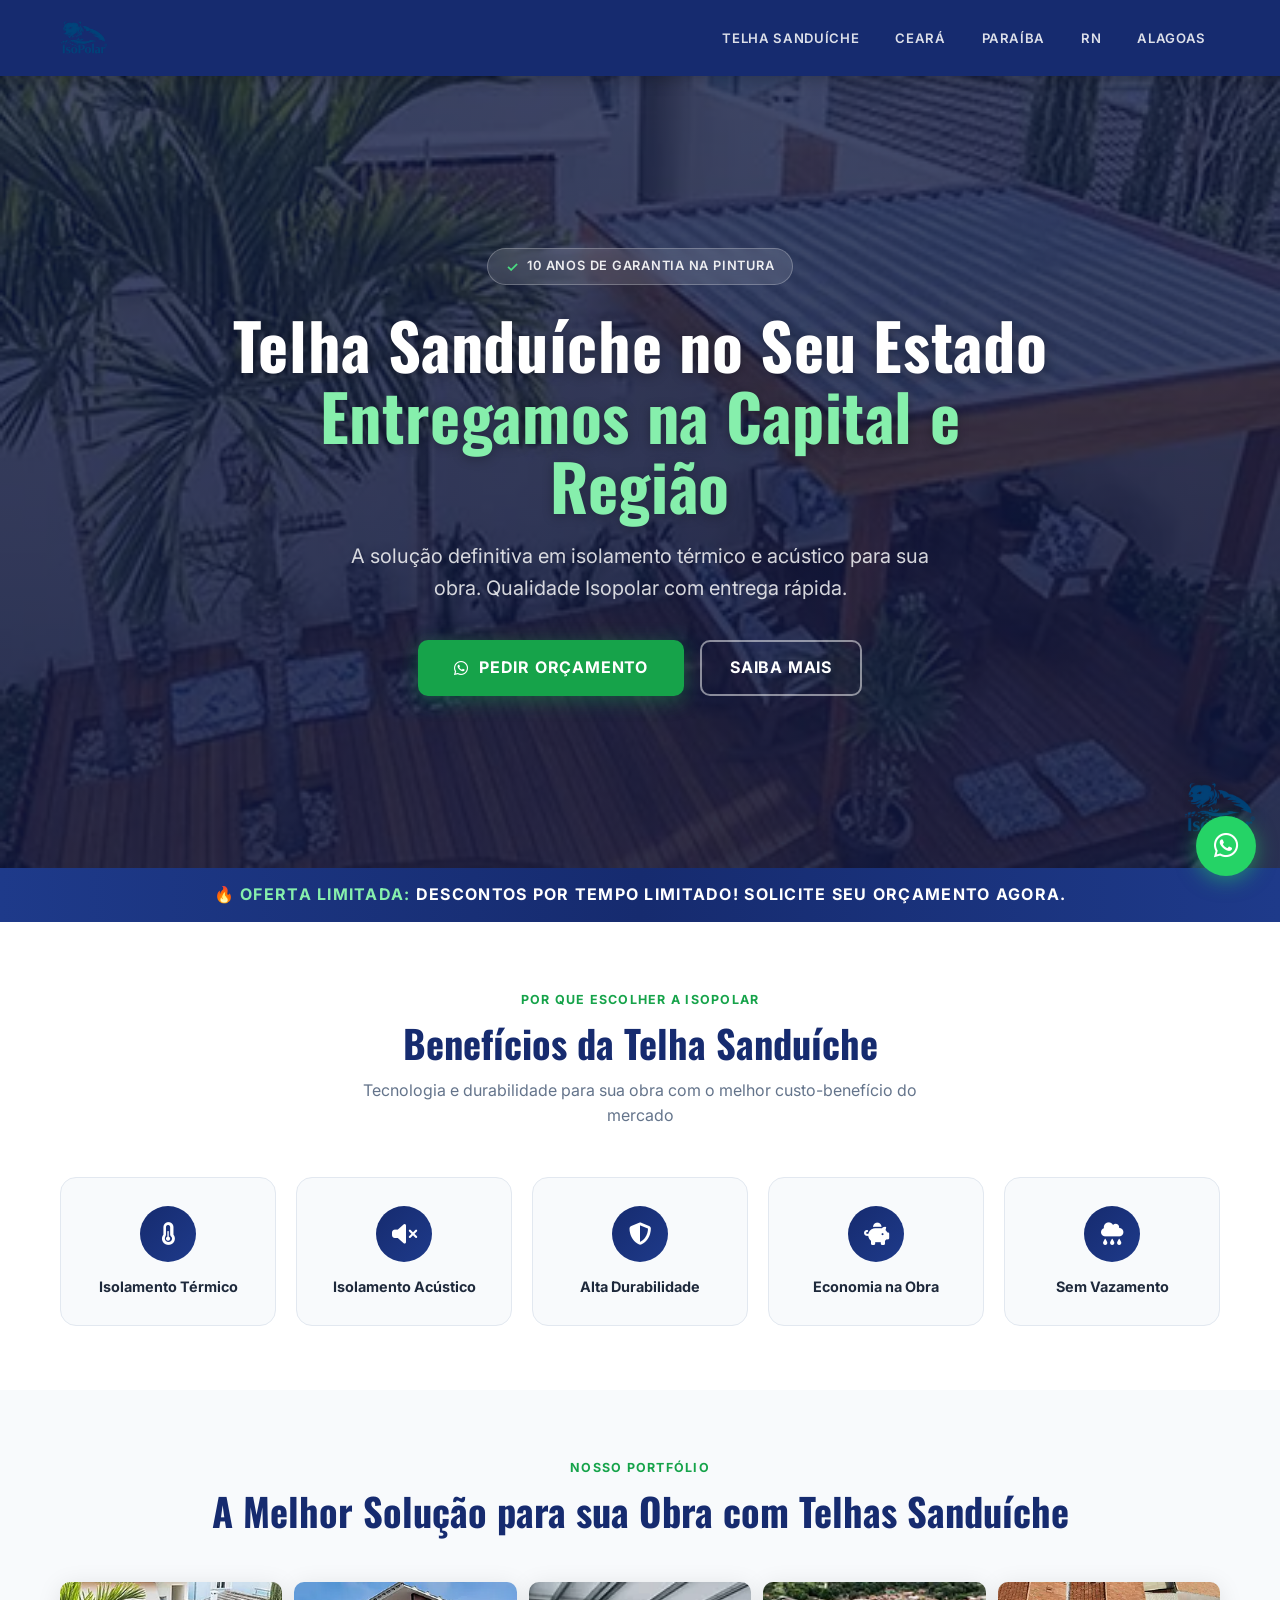
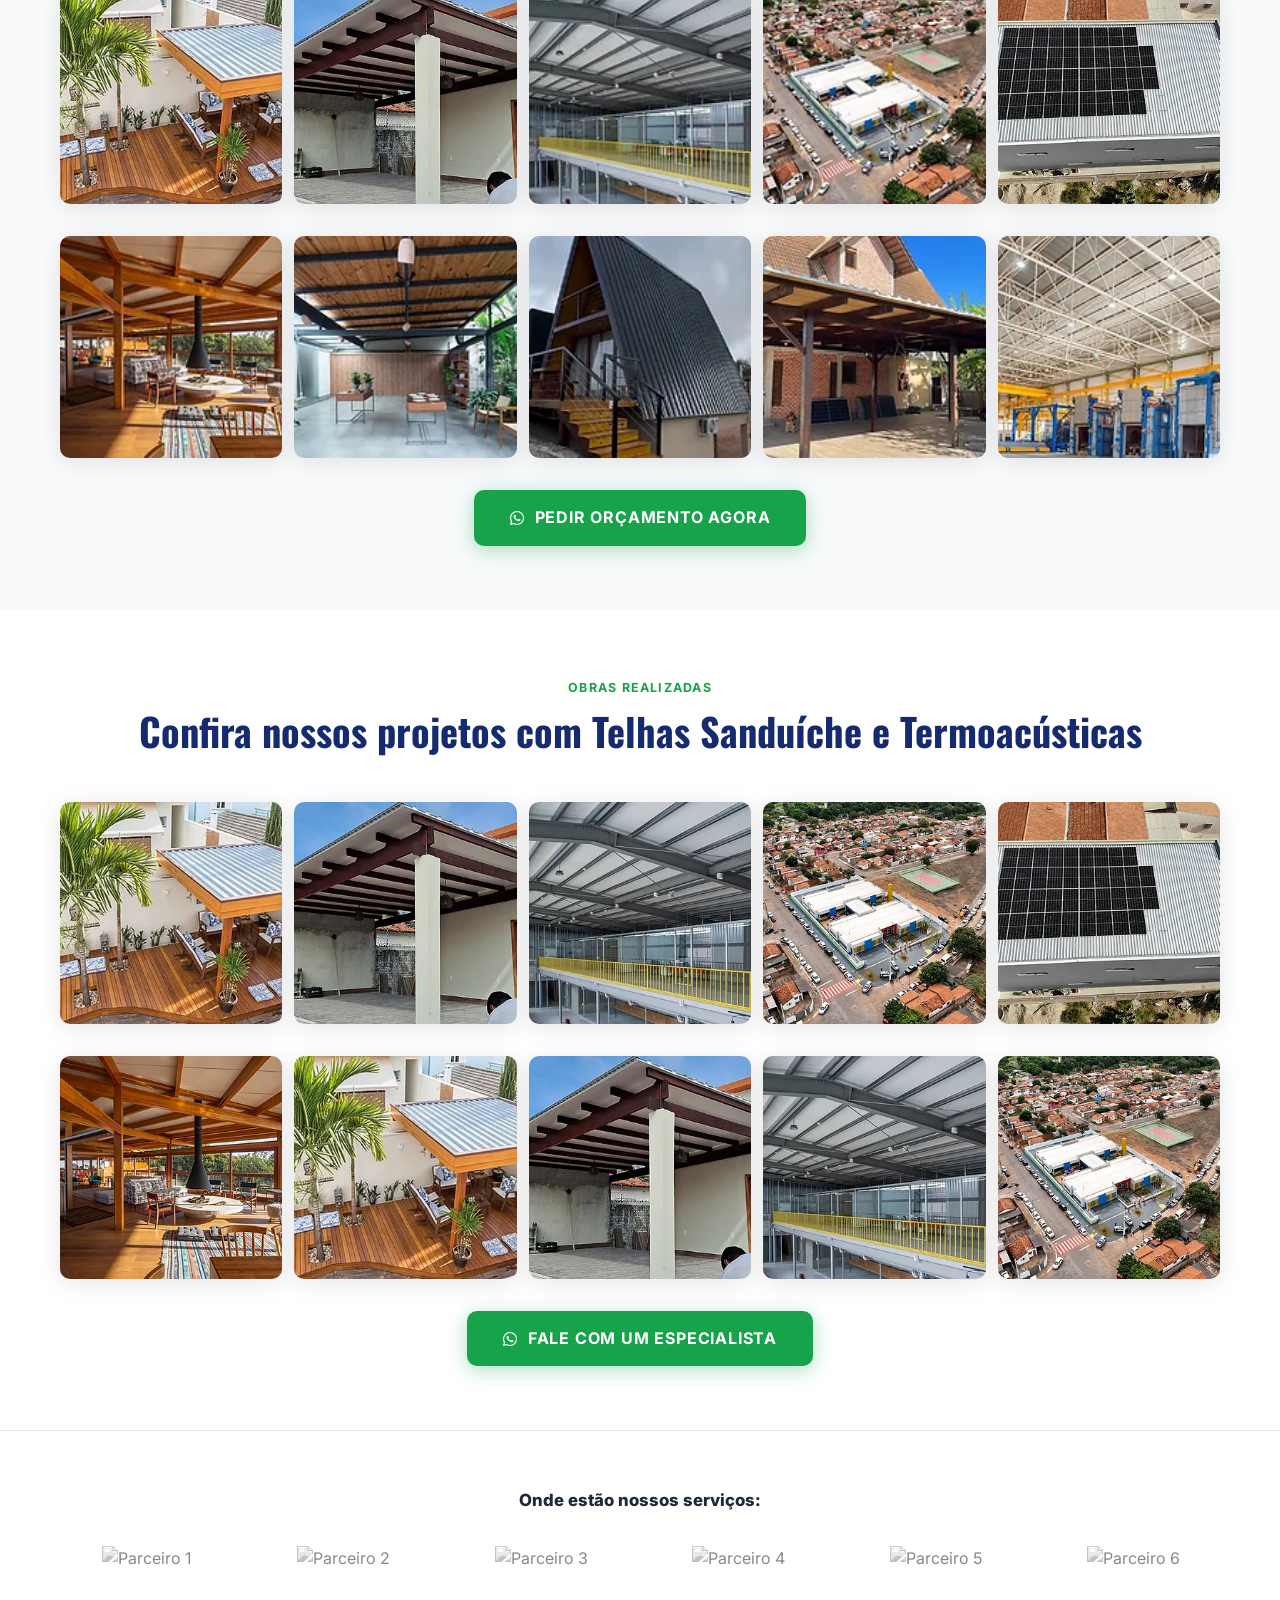
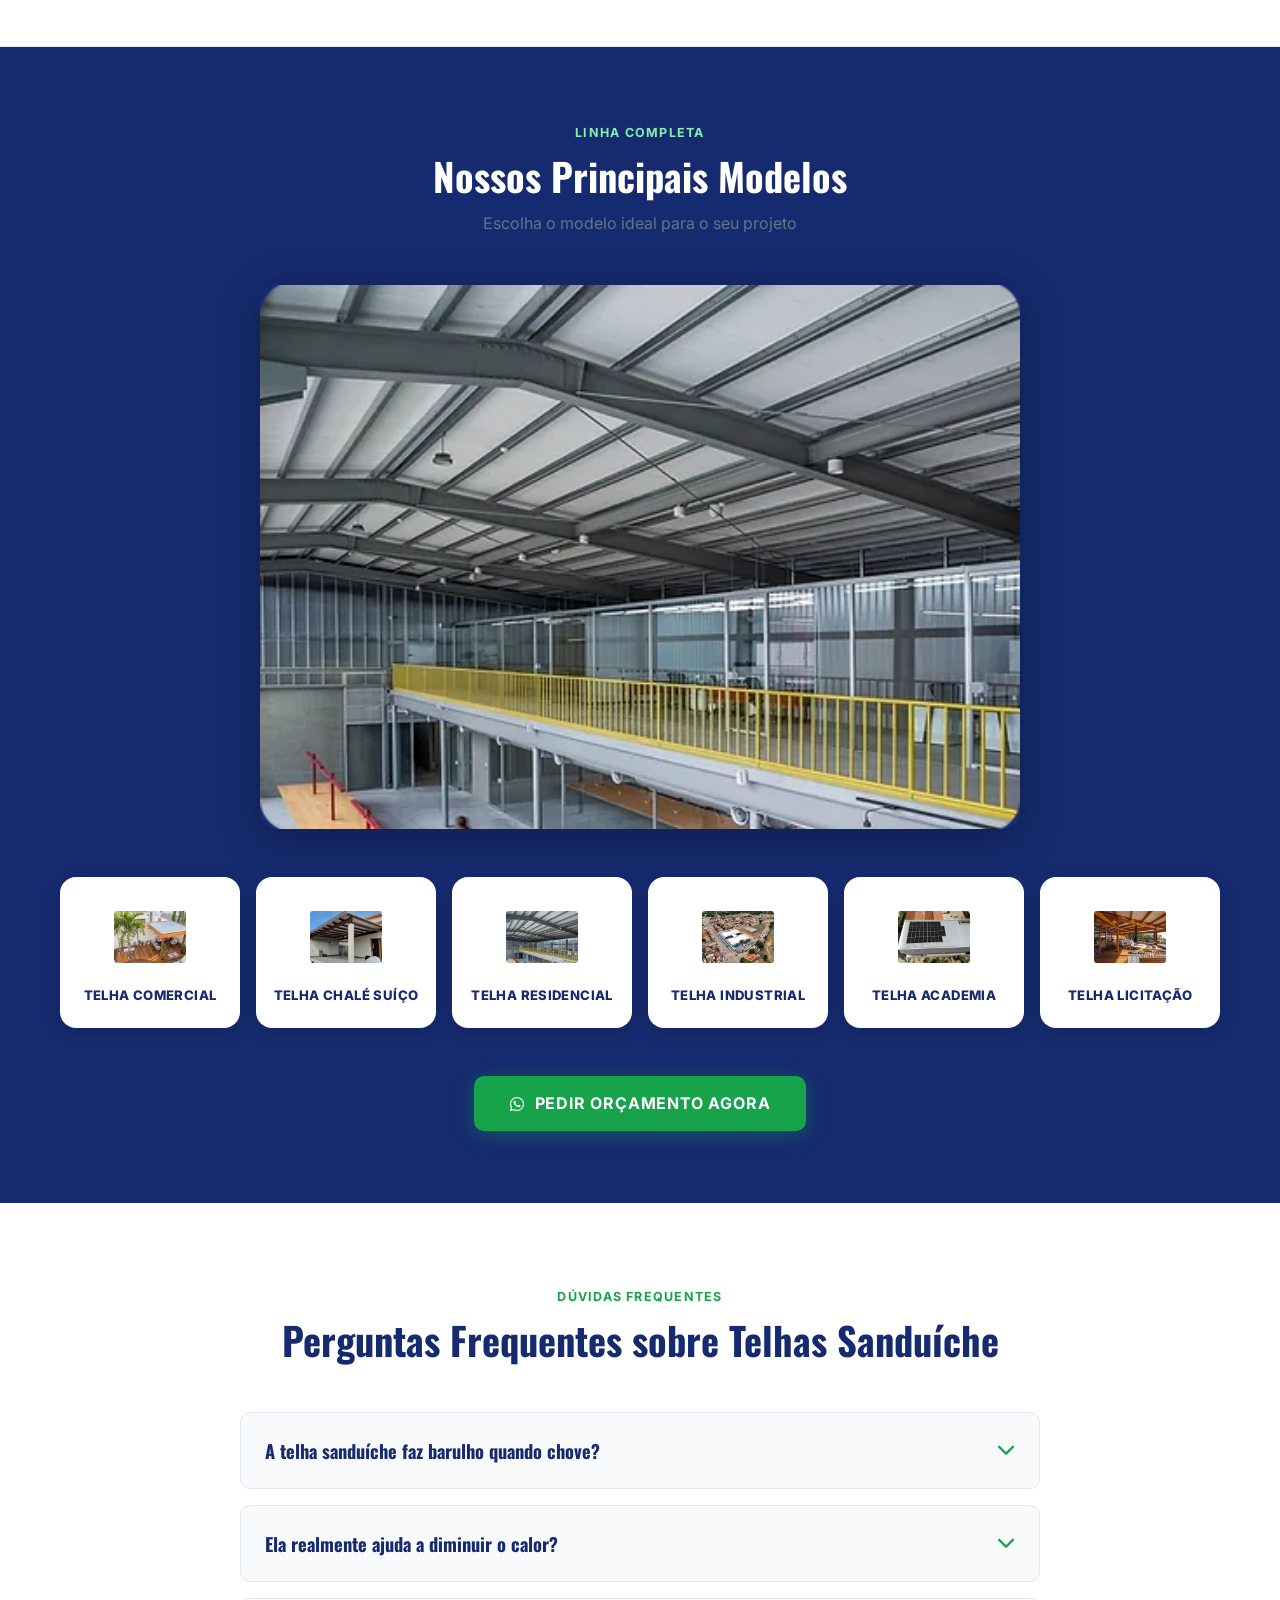
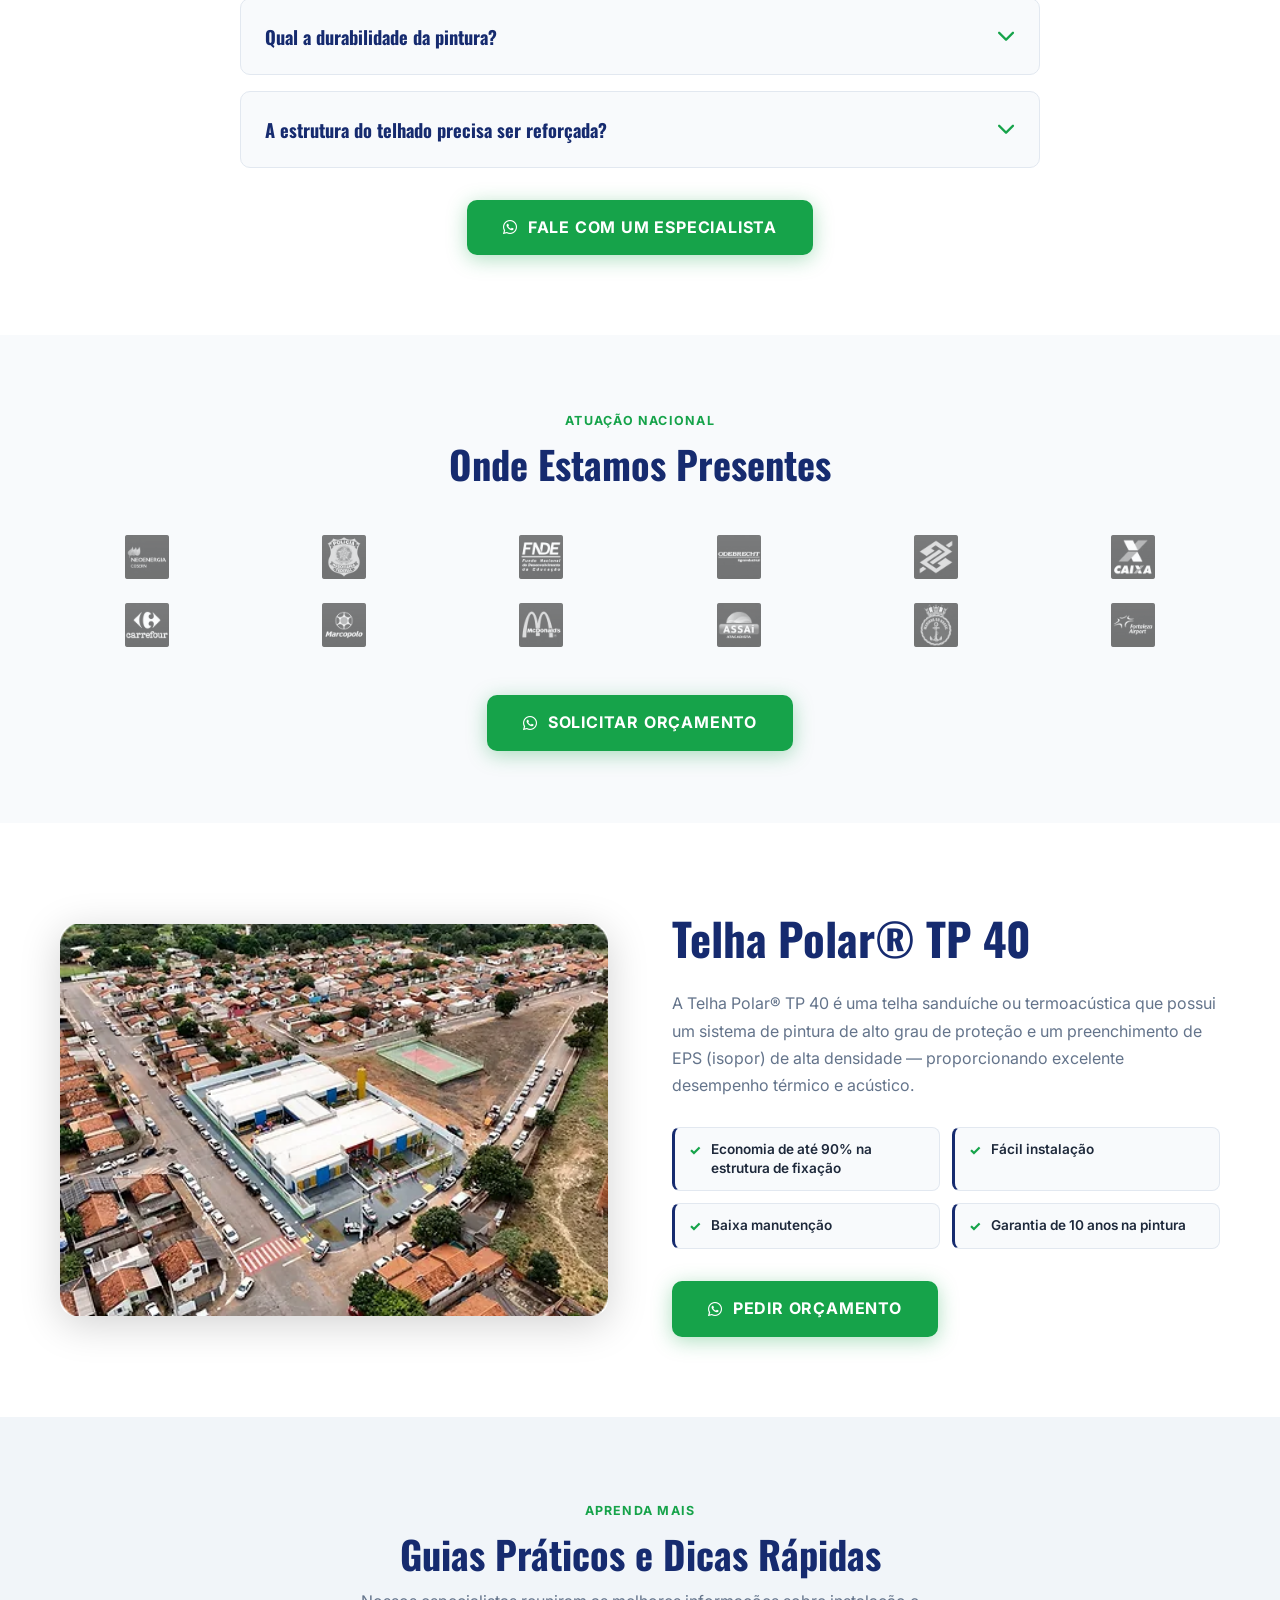
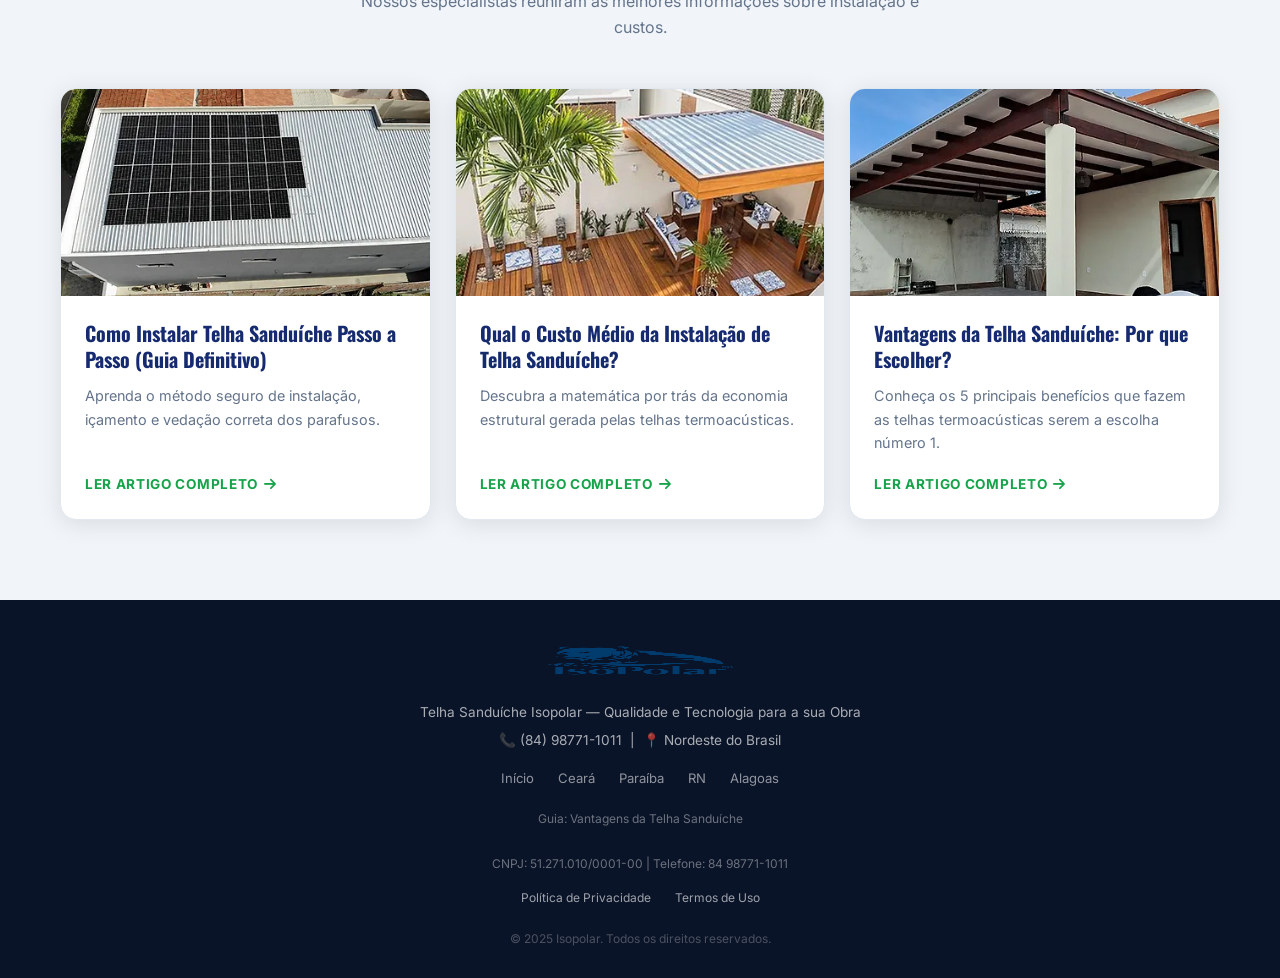
==== commit c0573d96: "fix: sincronização da vitrine do blog em todas as LPs regionais e imagens em alta resolução" ====
--- a/index.html
+++ b/index.html
@@ -215,10 +215,10 @@
         </div>
         <div class="gallery-grid">
           <div class="gallery-item"><img src="/images/01_1.webp" alt="Telha Sandu&iacute;che 01" loading="lazy" width="218" height="156"></div>
-          <div class="gallery-item"><img src="/images/02.webp" alt="Telha Sandu&iacute;che 02" loading="lazy" width="218" height="156"></div>
+          <div class="gallery-item"><img src="/images/02_1.webp" alt="Telha Sandu&iacute;che 02" loading="lazy" width="218" height="156"></div>
           <div class="gallery-item"><img src="/images/03.webp" alt="Telha Sandu&iacute;che 03" loading="lazy" width="218" height="156"></div>
           <div class="gallery-item"><img src="/images/04.webp" alt="Telha Sandu&iacute;che 04" loading="lazy" width="218" height="156"></div>
-          <div class="gallery-item"><img src="/images/05.webp" alt="Telha Sandu&iacute;che 05" loading="lazy" width="218" height="156"></div>
+          <div class="gallery-item"><img src="/images/05_1.webp" alt="Telha Sandu&iacute;che 05" loading="lazy" width="218" height="156"></div>
         </div>
         <div class="gallery-grid">
           <div class="gallery-item"><img src="/images/06.webp" alt="Telha Sandu&iacute;che 06" loading="lazy" width="218" height="156"></div>
@@ -301,11 +301,11 @@
          width="1536" height="1024">
         <div class="categories-grid">
           <div class="category-card">
-            <img src="/images/01.webp" alt="Telha Comercial" loading="lazy" width="184" height="192">
+            <img src="/images/01_1.webp" alt="Telha Comercial" loading="lazy" width="184" height="192">
             <h3>Telha Comercial</h3>
           </div>
           <div class="category-card">
-            <img src="/images/02.webp" alt="Telha Chal&eacute; Su&iacute;&ccedil;o" loading="lazy" width="184" height="192">
+            <img src="/images/02_1.webp" alt="Telha Chal&eacute; Su&iacute;&ccedil;o" loading="lazy" width="184" height="192">
             <h3>Telha Chal&eacute; Su&iacute;&ccedil;o</h3>
           </div>
           <div class="category-card">
@@ -317,7 +317,7 @@
             <h3>Telha Industrial</h3>
           </div>
           <div class="category-card">
-            <img src="/images/05.webp" alt="Telha Academia" loading="lazy" width="184" height="192">
+            <img src="/images/05_1.webp" alt="Telha Academia" loading="lazy" width="184" height="192">
             <h3>Telha Academia</h3>
           </div>
           <div class="category-card">
@@ -470,7 +470,7 @@
             </div>
           </a>
           <a href="/blog/custo-medio-instalacao-telha-sanduiche.html" class="blog-preview-card">
-            <img src="/images/01.webp" alt="Custo médio de instalação" class="blog-preview-img" width="400" height="225">
+            <img src="/images/01_1.webp" alt="Custo médio de instalação" class="blog-preview-img" width="400" height="225">
             <div class="blog-preview-content">
               <h3>Qual o Custo Médio da Instalação de Telha Sanduíche?</h3>
               <p>Descubra a matemática por trás da economia estrutural gerada pelas telhas termoacústicas.</p>
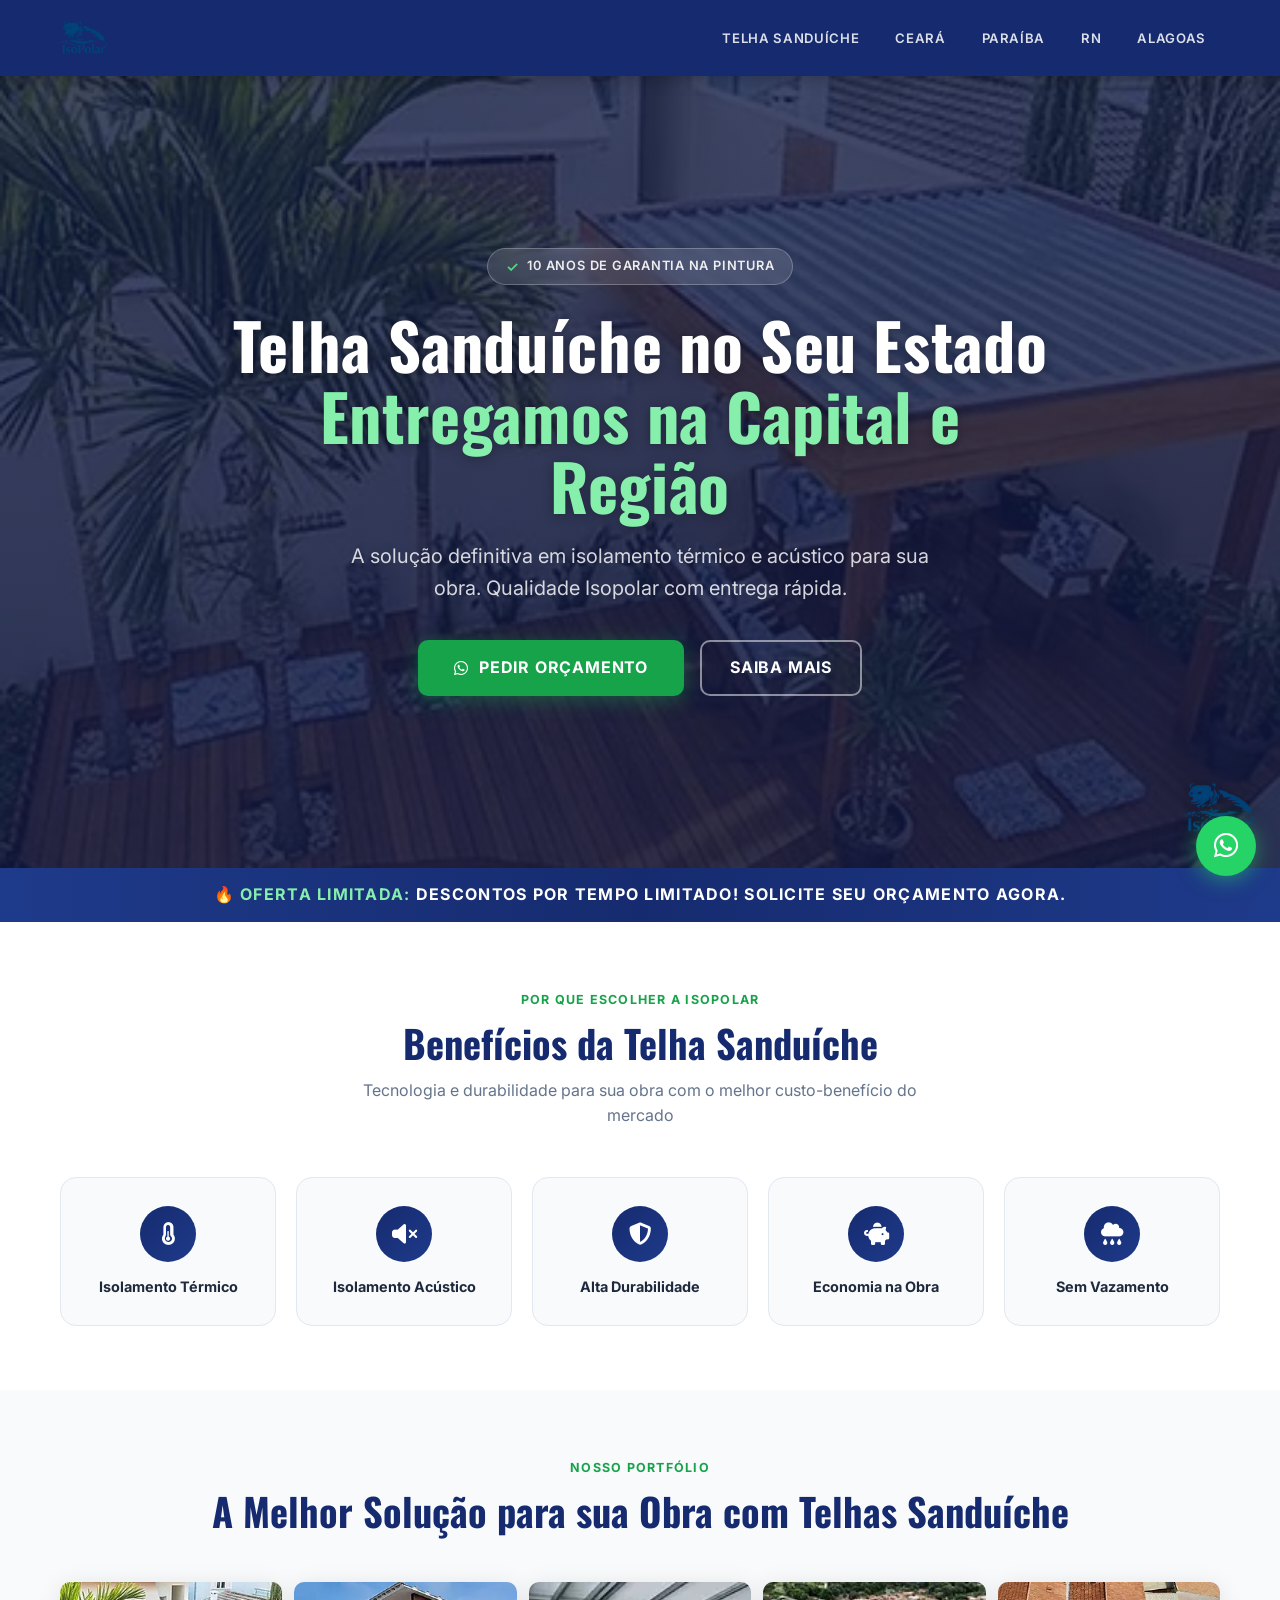
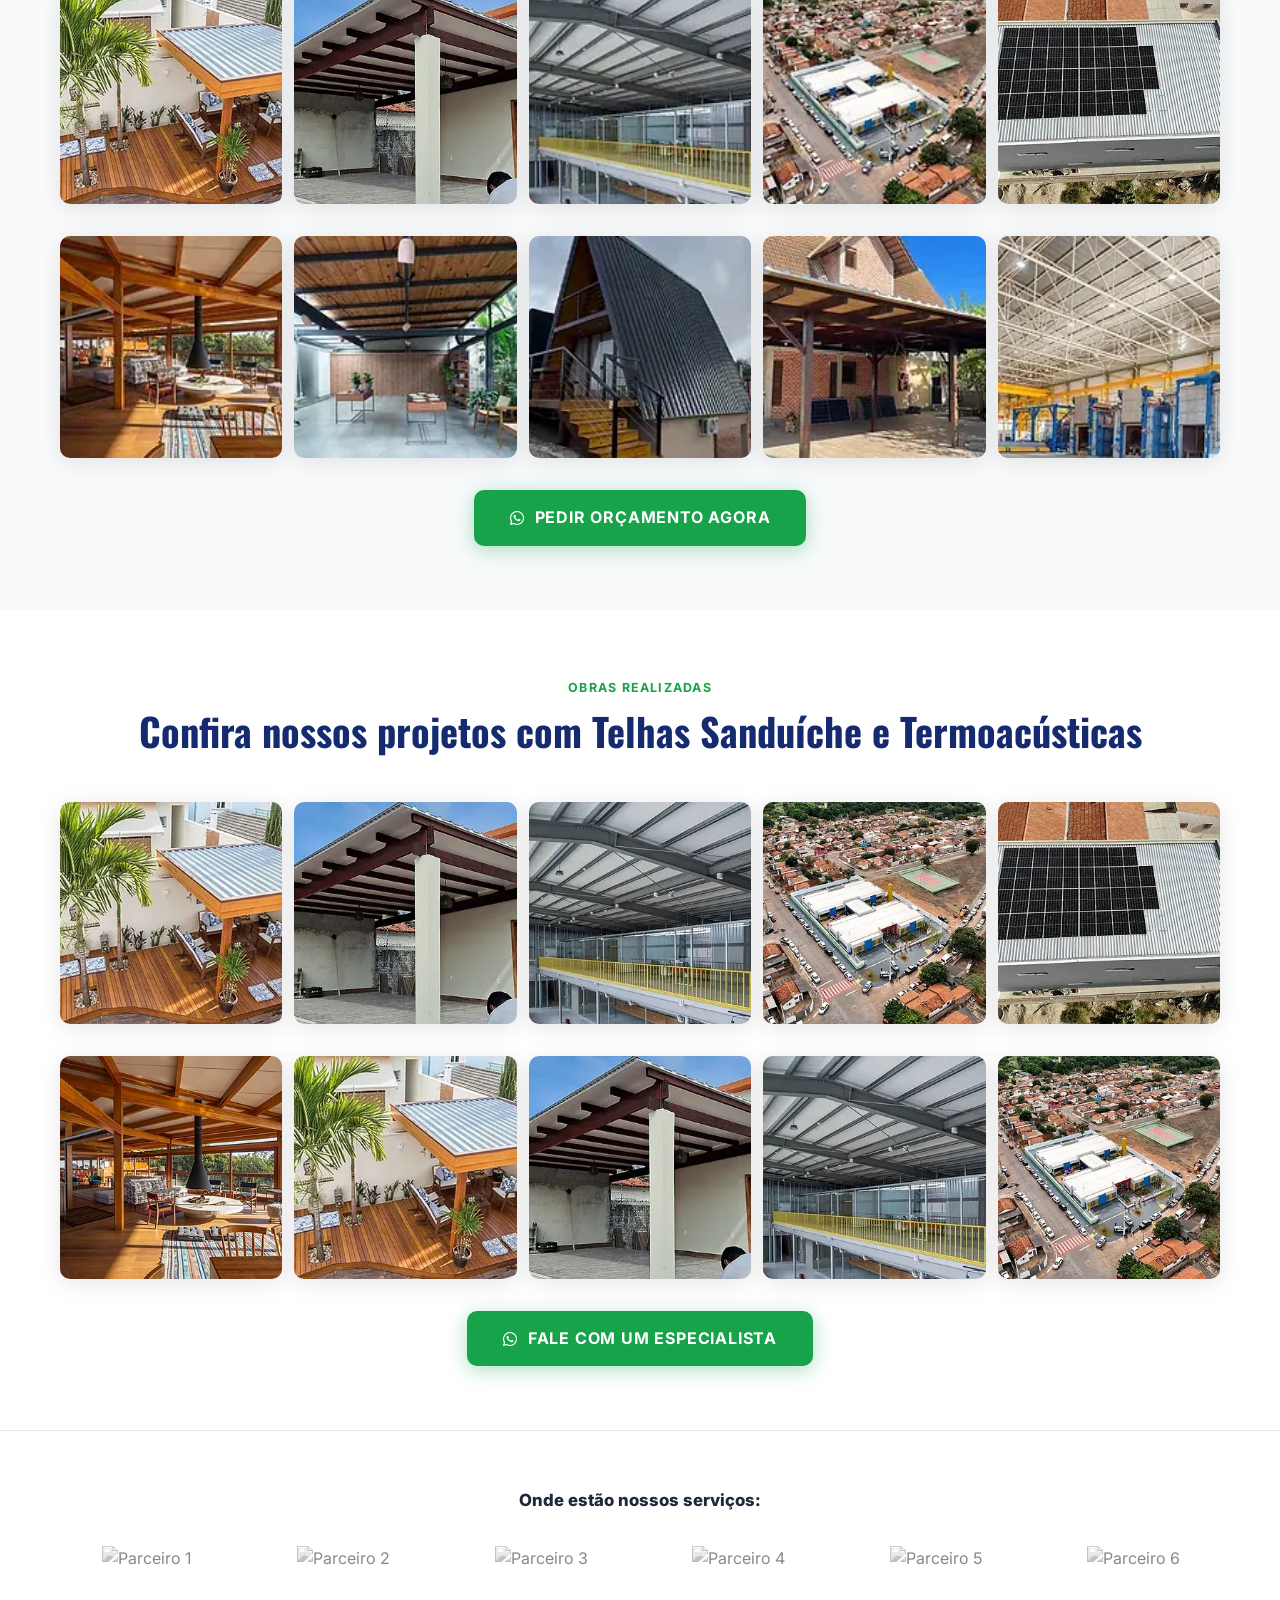
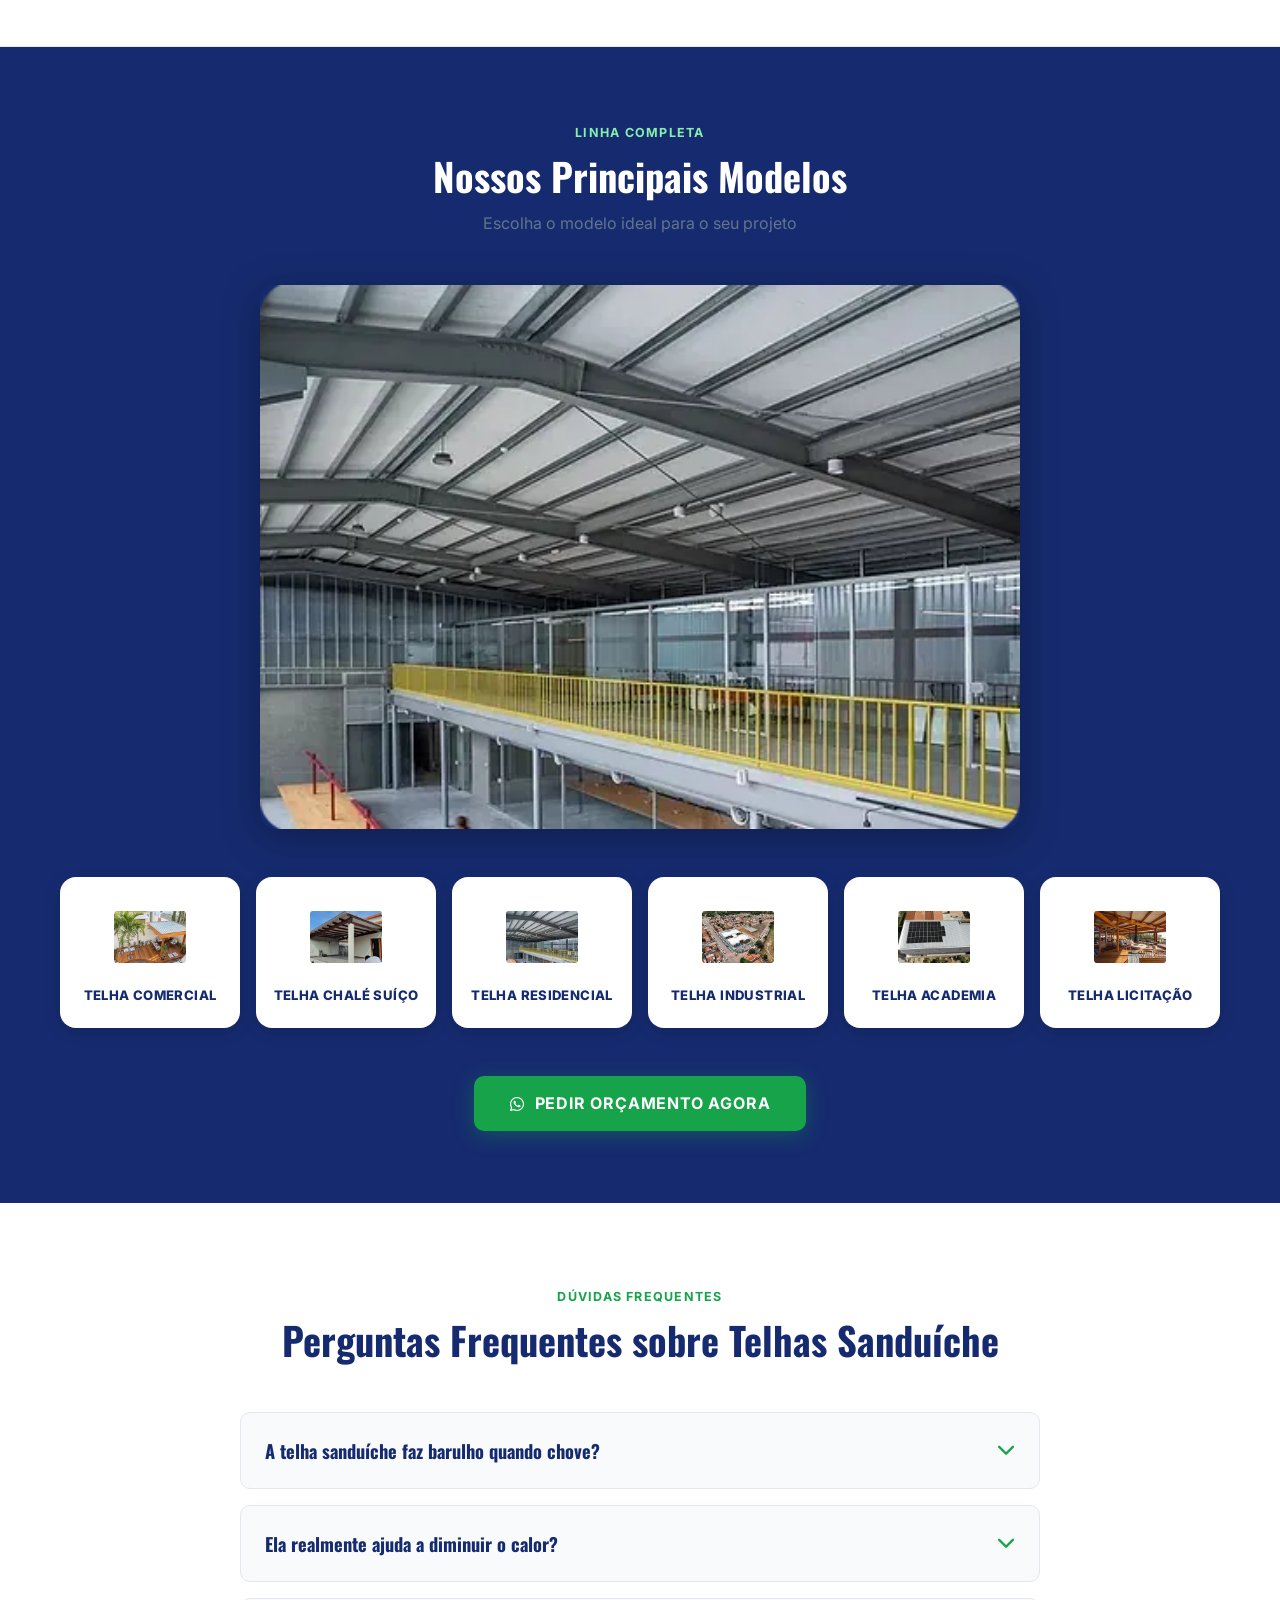
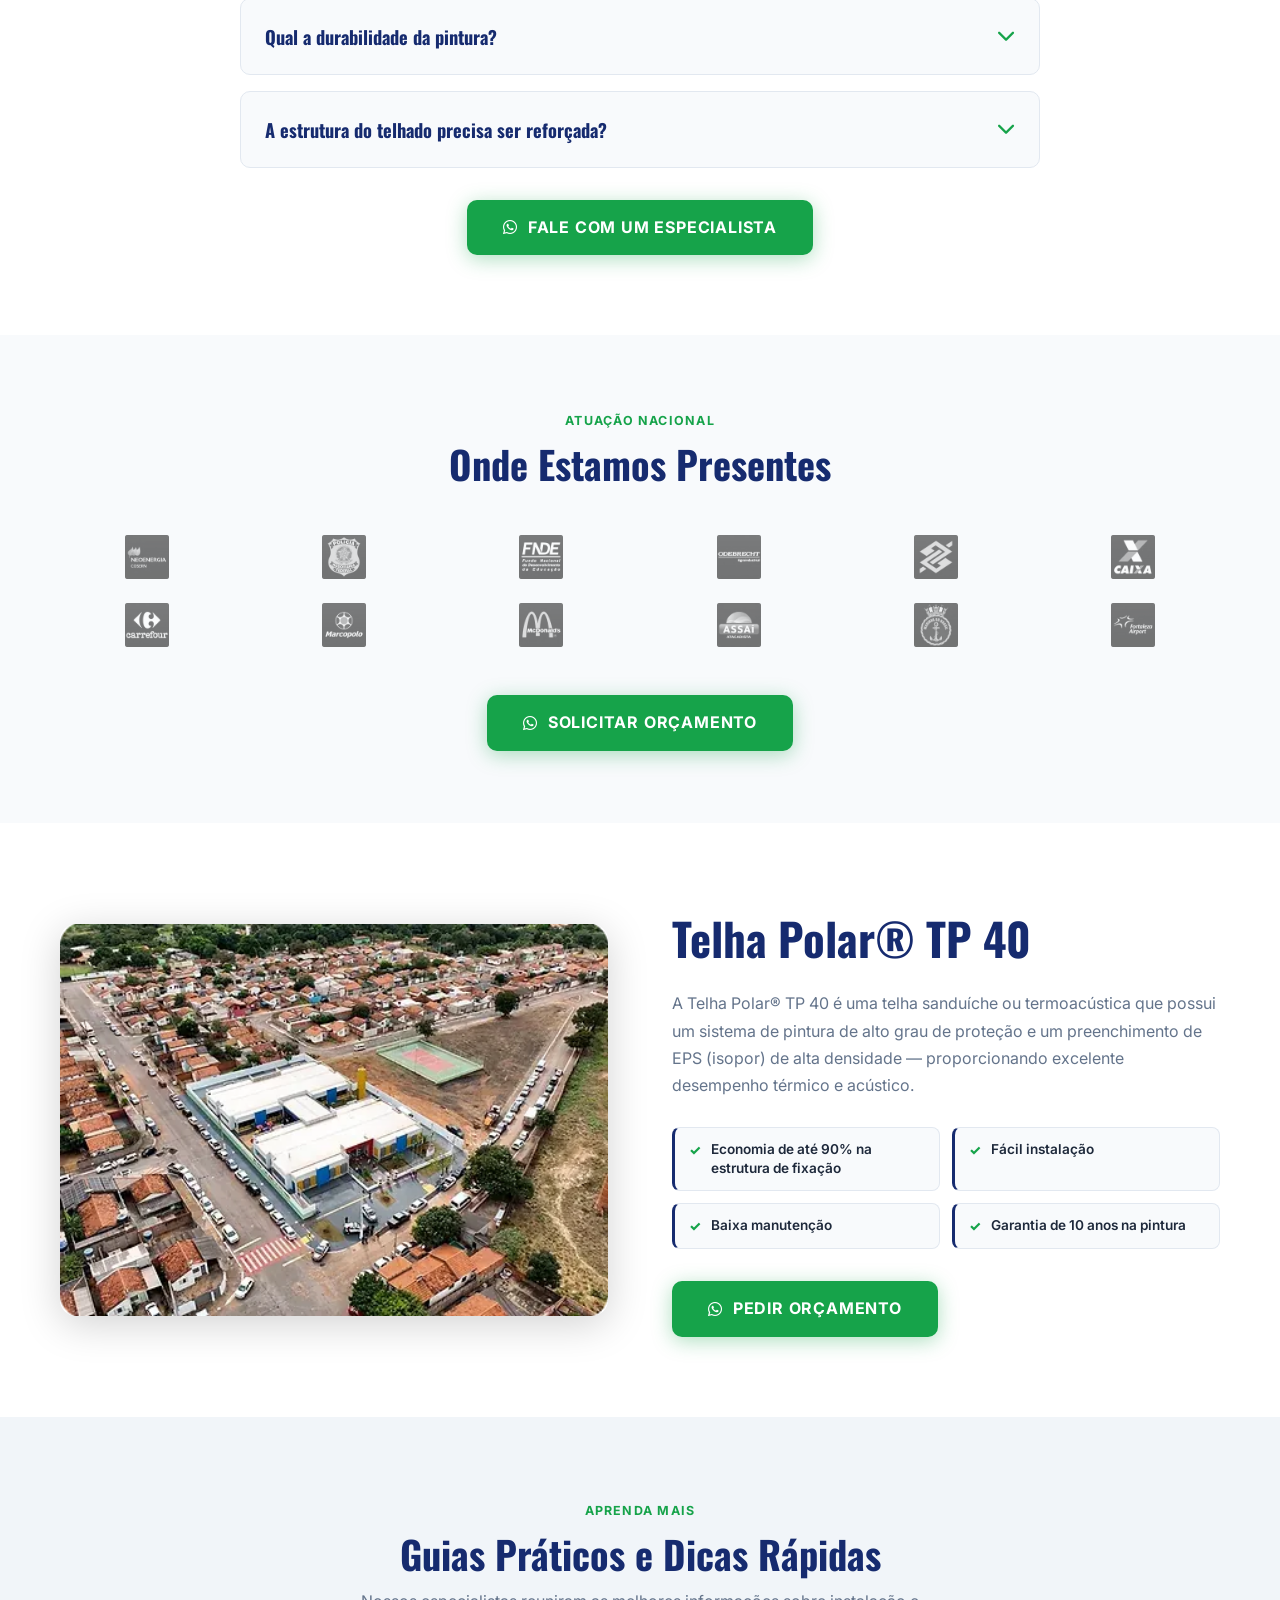
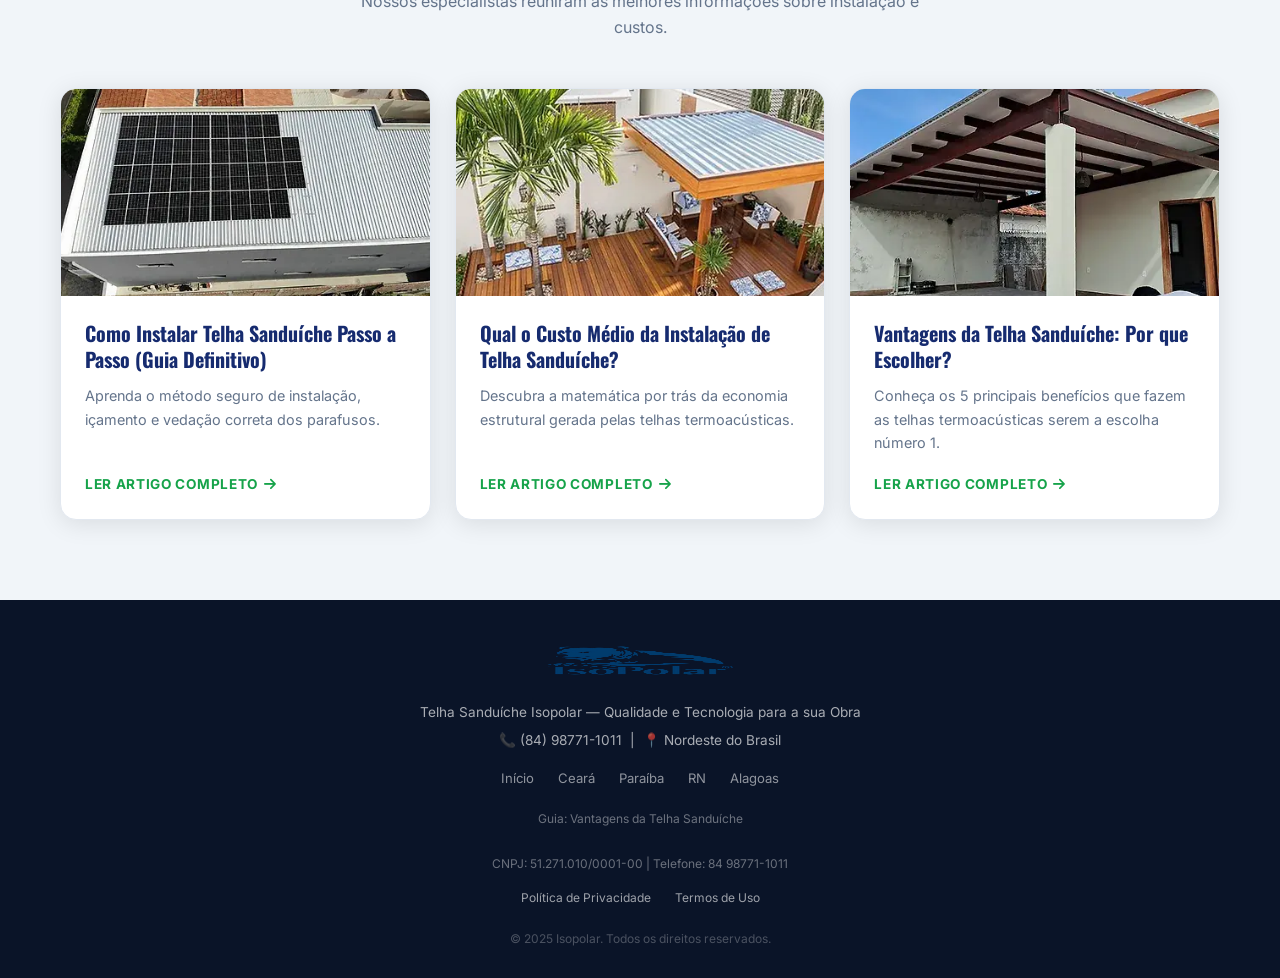
==== commit d98282b5: "perf: PageSpeed optimizations (LCP preload, GTM deferral, image compression, CLS fixes)" ====
--- a/index.html
+++ b/index.html
@@ -7,12 +7,18 @@
   <meta name="description" content="Telha Sandu&iacute;che e Termoac&uacute;stica Isopolar. Entregamos na capital e regi&atilde;o. Solicite seu or&ccedil;amento agora!">
   <meta name="facebook-domain-verification" content="m8qkbzfnnqump3f4wg6wh7x7gvxck2" />
 
-  <!-- Google Tag Manager -->
-  <script>(function(w,d,s,l,i){w[l]=w[l]||[];w[l].push({'gtm.start':
-  new Date().getTime(),event:'gtm.js'});var f=d.getElementsByTagName(s)[0],
-  j=d.createElement(s),dl=l!='dataLayer'?'&l='+l:'';j.async=true;j.src=
-  'https://www.googletagmanager.com/gtm.js?id='+i+dl;f.parentNode.insertBefore(j,f);
-  })(window,document,'script','dataLayer','GTM-5X6D3NV5');</script>
+  <!-- Google Tag Manager (Deferred) -->
+  <script>
+    window.addEventListener('load', function() {
+      setTimeout(function() {
+        (function(w,d,s,l,i){w[l]=w[l]||[];w[l].push({'gtm.start':
+        new Date().getTime(),event:'gtm.js'});var f=d.getElementsByTagName(s)[0],
+        j=d.createElement(s),dl=l!='dataLayer'?'&l='+l:'';j.async=true;j.src=
+        'https://www.googletagmanager.com/gtm.js?id='+i+dl;f.parentNode.insertBefore(j,f);
+        })(window,document,'script','dataLayer','GTM-5X6D3NV5');
+      }, 3000);
+    });
+  </script>
   <!-- End Google Tag Manager -->
 
   <link rel="icon" href="/images/6d3a52_3cbe8f9edc8e4963aef2211dcd232a4e~mv2.webp" type="image/png">
@@ -21,14 +27,19 @@
   <link rel="preconnect" href="https://fonts.googleapis.com">
   <link rel="preconnect" href="https://fonts.gstatic.com" crossorigin>
   <link rel="preconnect" href="https://cdnjs.cloudflare.com" crossorigin>
+  
+  <!-- Preload Hero Image for LCP -->
+  <link rel="preload" as="image" href="/images/01_1.webp" fetchpriority="high">
+
   <link rel="preload" href="https://fonts.googleapis.com/css2?family=Inter:wght@400;600;700;800&family=Oswald:wght@600;700&display=swap" as="style">
   <link rel="stylesheet" href="https://fonts.googleapis.com/css2?family=Inter:wght@400;600;700;800&family=Oswald:wght@600;700&display=swap" media="print" onload="this.media='all'">
   <noscript><link rel="stylesheet" href="https://fonts.googleapis.com/css2?family=Inter:wght@400;600;700;800&family=Oswald:wght@600;700&display=swap"></noscript>
+  
+  <!-- Font Awesome with display swap hack via local CSS or loading strategy -->
   <link rel="preload" href="https://cdnjs.cloudflare.com/ajax/libs/font-awesome/6.4.0/css/all.min.css" as="style">
   <link rel="stylesheet" href="https://cdnjs.cloudflare.com/ajax/libs/font-awesome/6.4.0/css/all.min.css" media="print" onload="this.media='all'">
-  <noscript><link rel="stylesheet" href="https://cdnjs.cloudflare.com/ajax/libs/font-awesome/6.4.0/css/all.min.css"></noscript>
-  <link rel="preload" href="/style.css?v=3" as="style">
-  <link rel="stylesheet" href="/style.css?v=3">
+  
+  <link rel="stylesheet" href="/style.css?v=4">
   <link rel="canonical" href="https://telhapolar40.com.br/" />
 
   <!-- Structured Data (JSON-LD) para SEO/LLM -->
@@ -144,7 +155,8 @@
         src="/images/01_1.webp"
         alt="Telha Sandu&iacute;che Isopolar"
         loading="eager"
-       width="720" height="1284">
+        fetchpriority="high"
+        width="720" height="1284">
       <div class="hero-overlay"></div>
       <div class="hero-content">
         <div class="hero-badge">10 Anos de Garantia na Pintura</div>
@@ -157,7 +169,7 @@
           <a href="#beneficios" class="btn btn-secondary">Saiba mais</a>
         </div>
       </div>
-      <img class="warranty-seal" src="/images/6d3a52_3cbe8f9edc8e4963aef2211dcd232a4e~mv2_1.webp" alt="Garantia 10 anos" width="192" height="192">
+      <img class="warranty-seal" src="/images/6d3a52_3cbe8f9edc8e4963aef2211dcd232a4e~mv2_1.webp" alt="Garantia 10 anos" width="98" height="98">
     </section>
 
     <!-- ════════════════════════════════════
